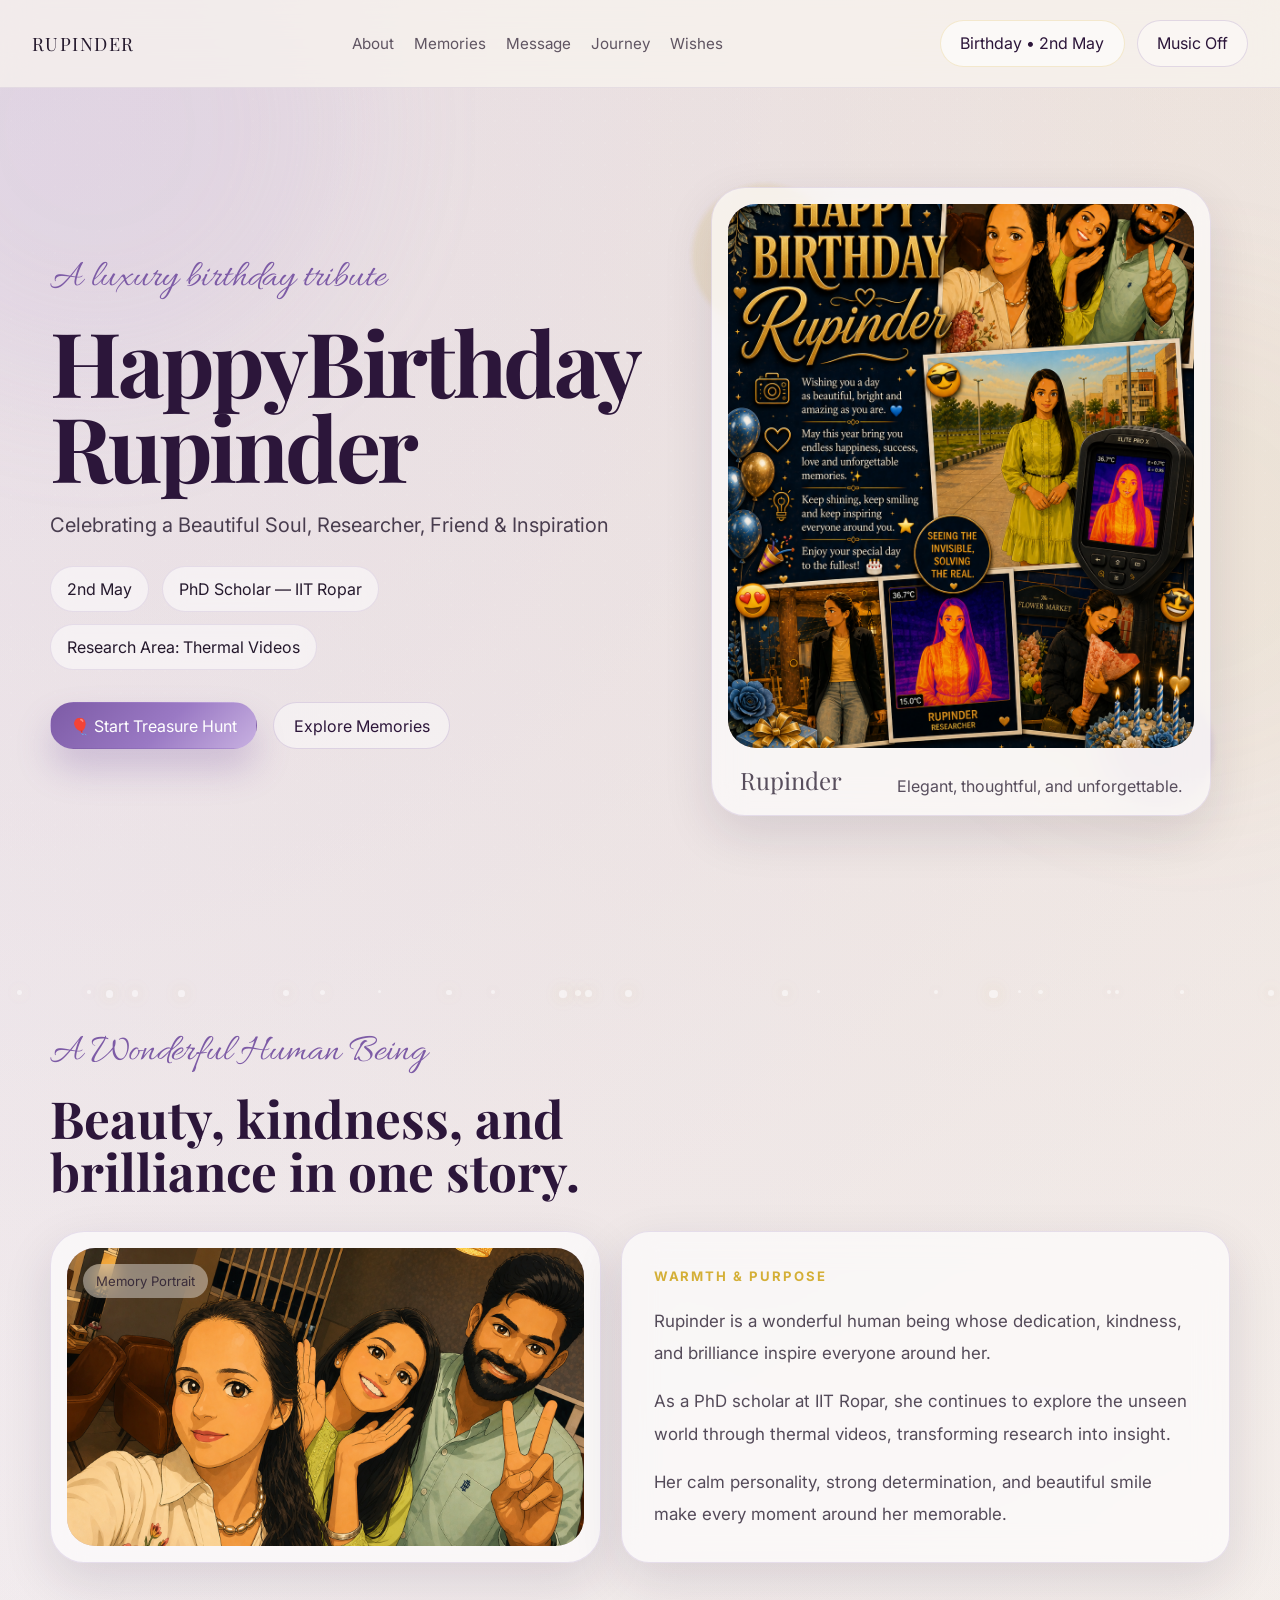
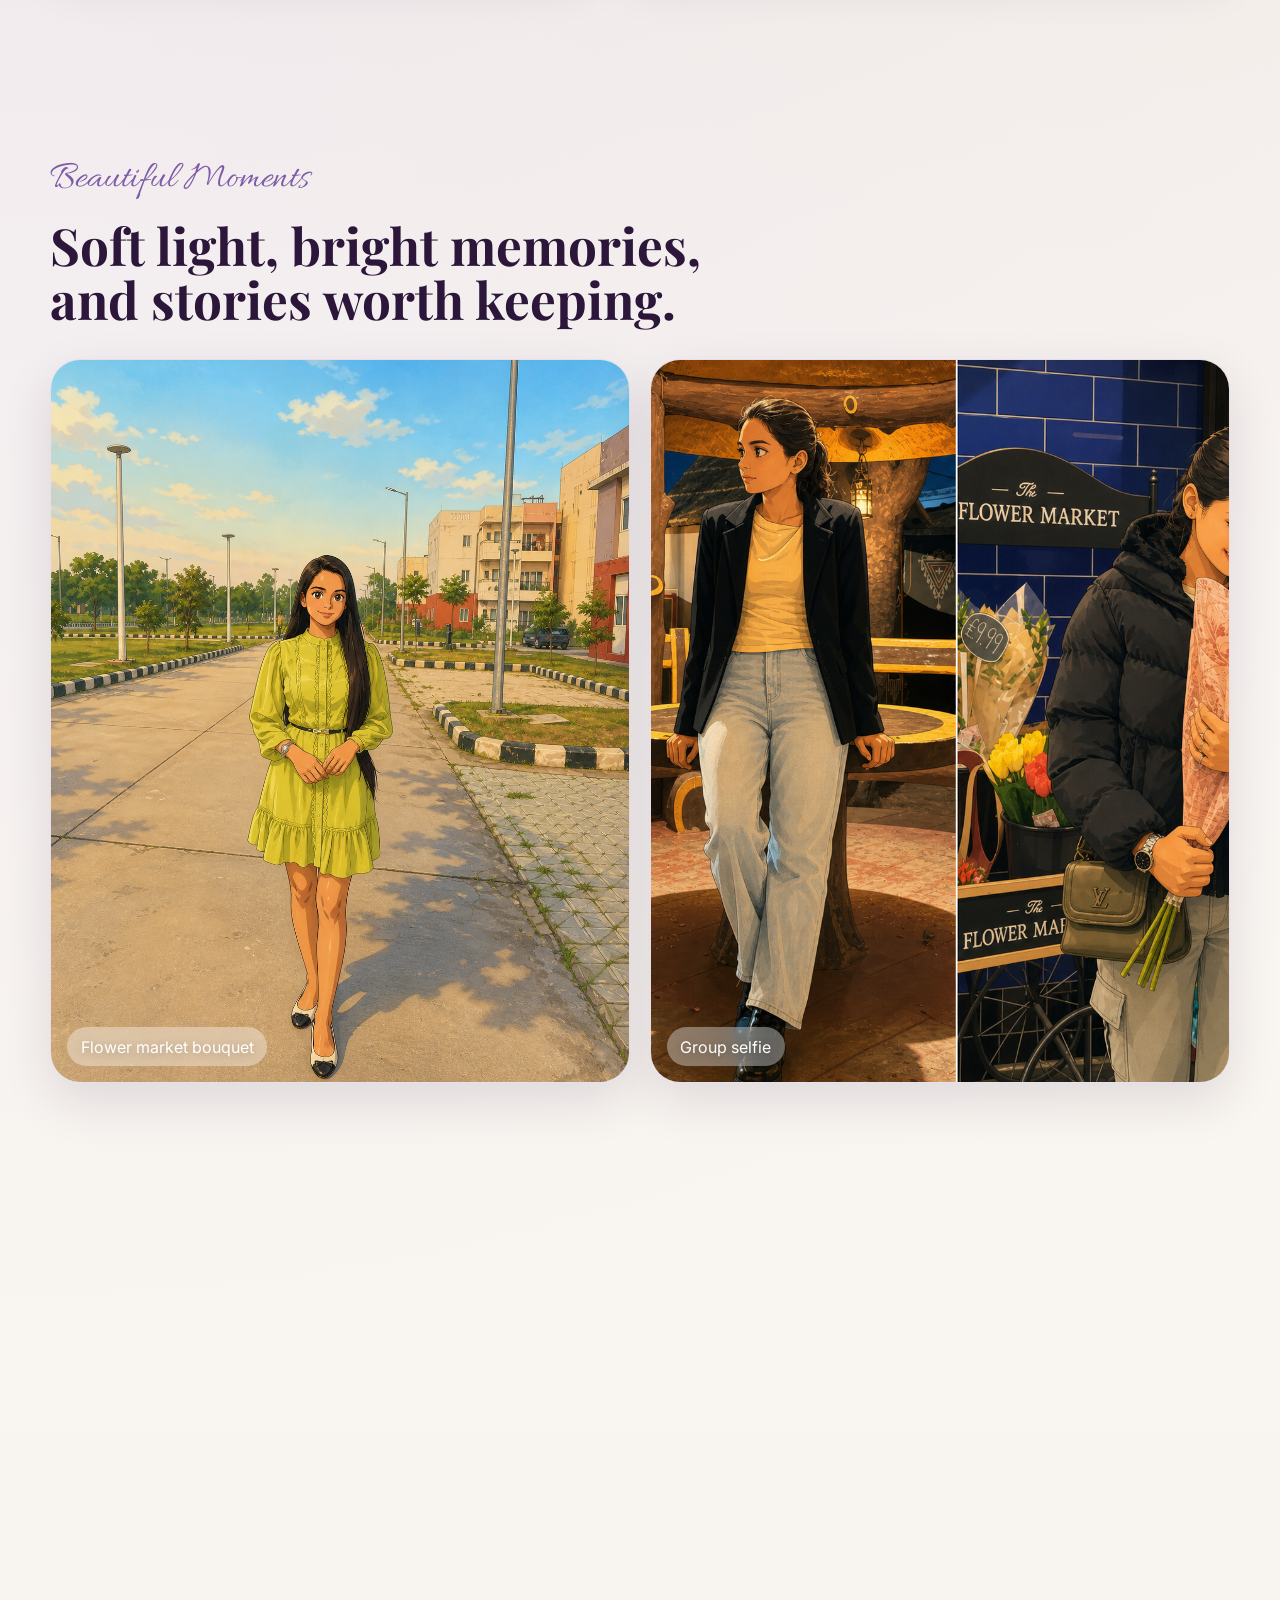
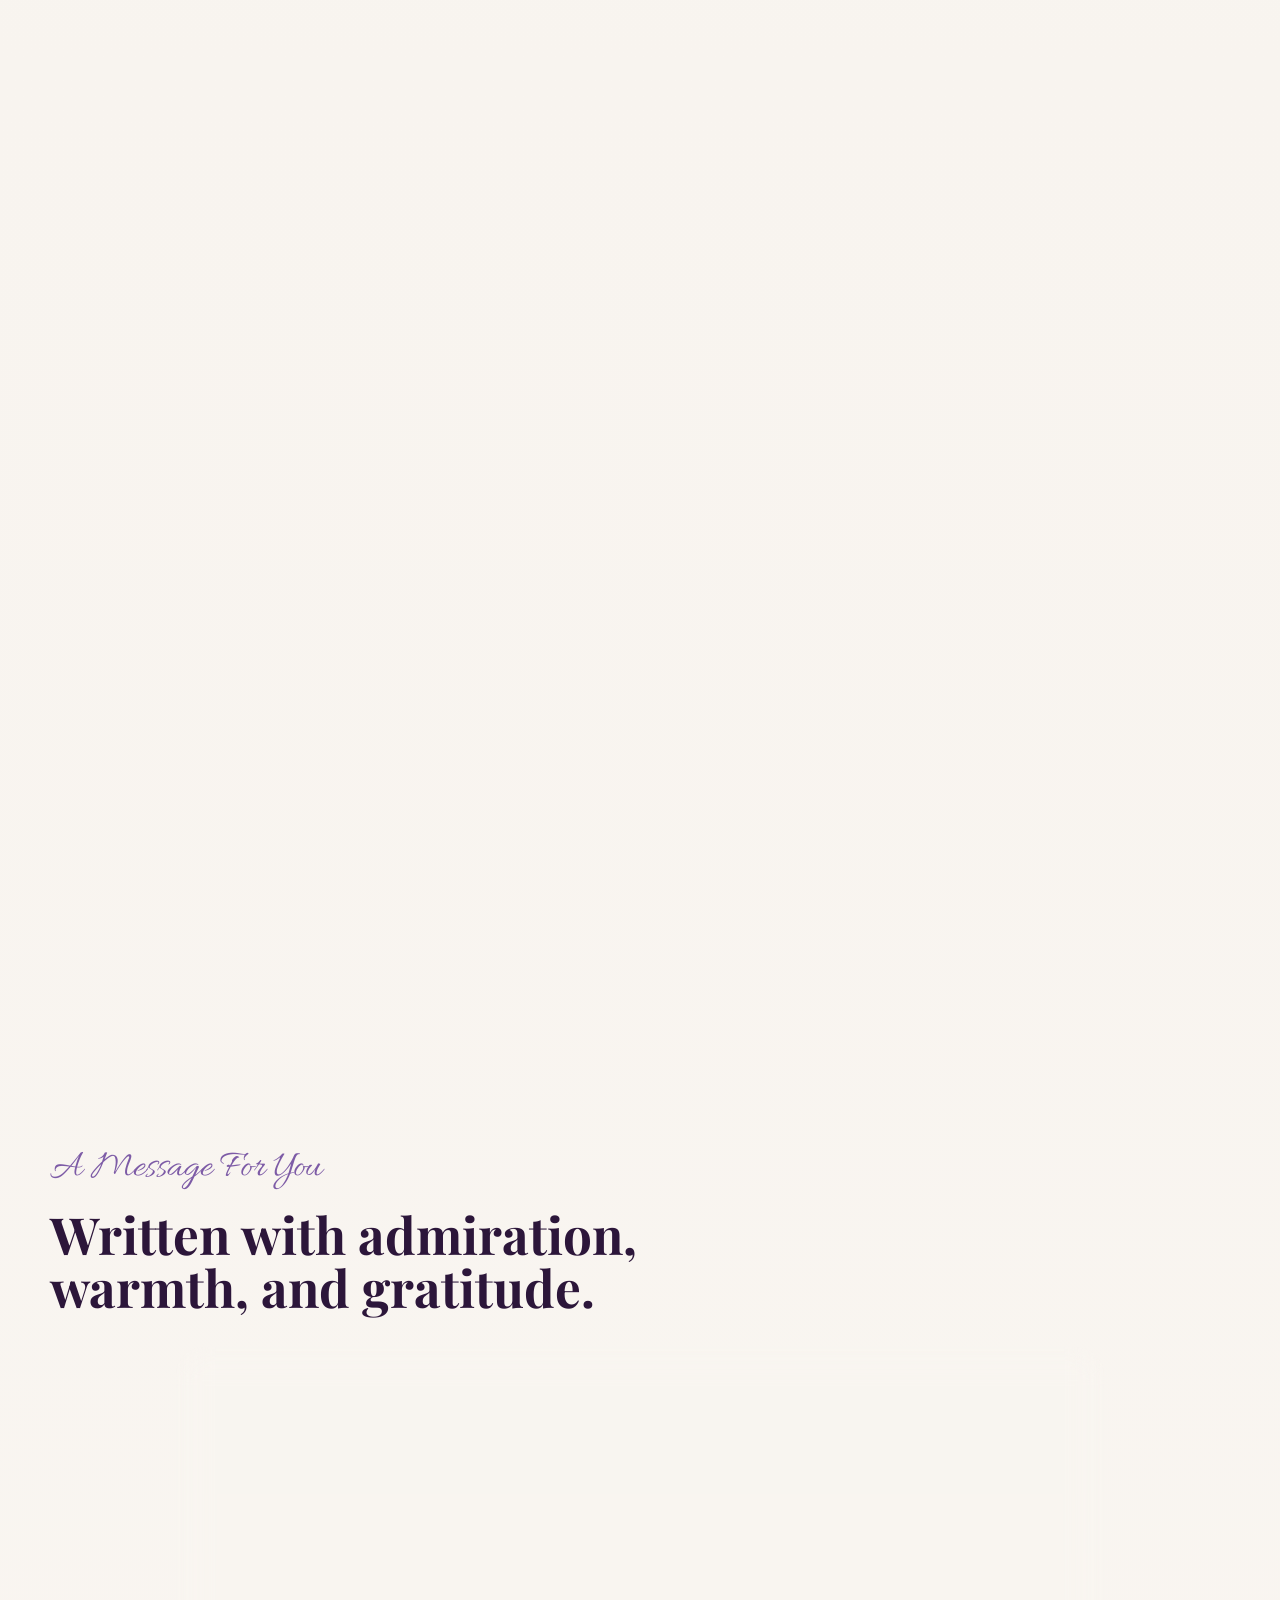
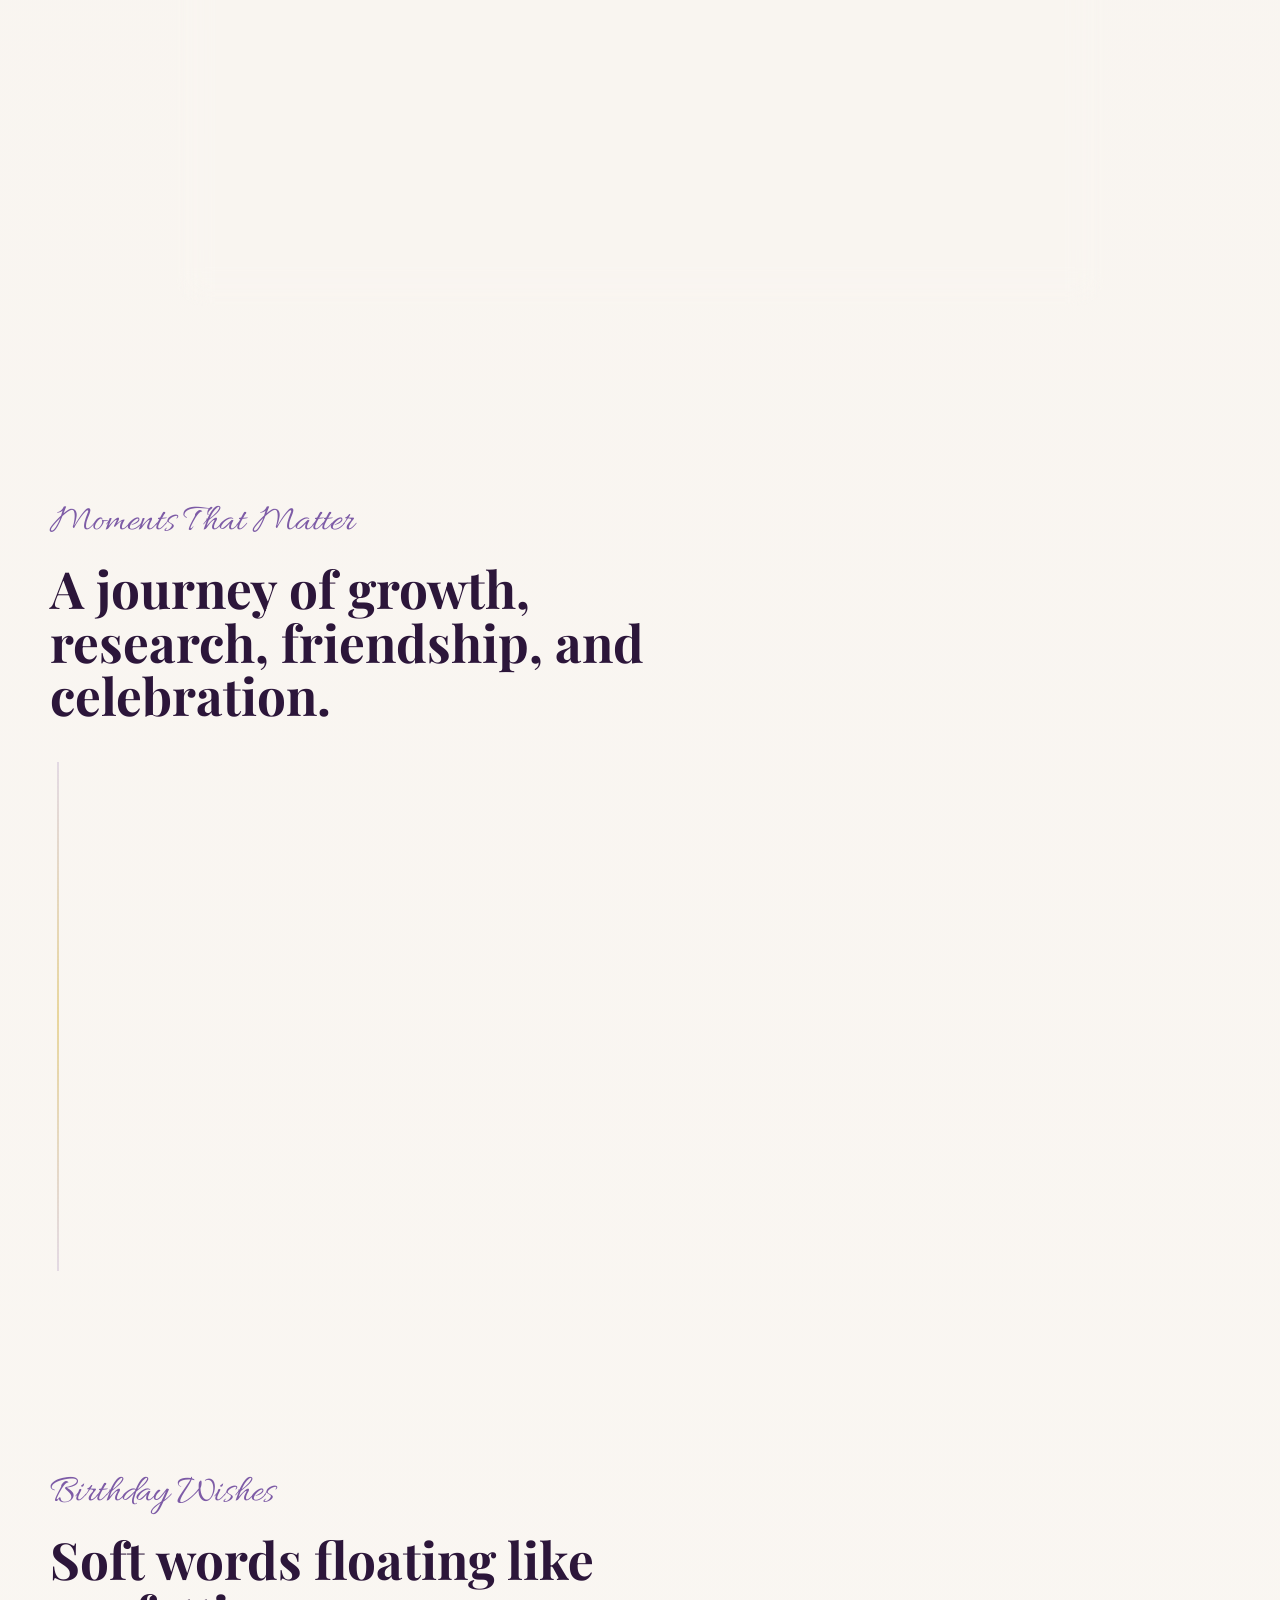
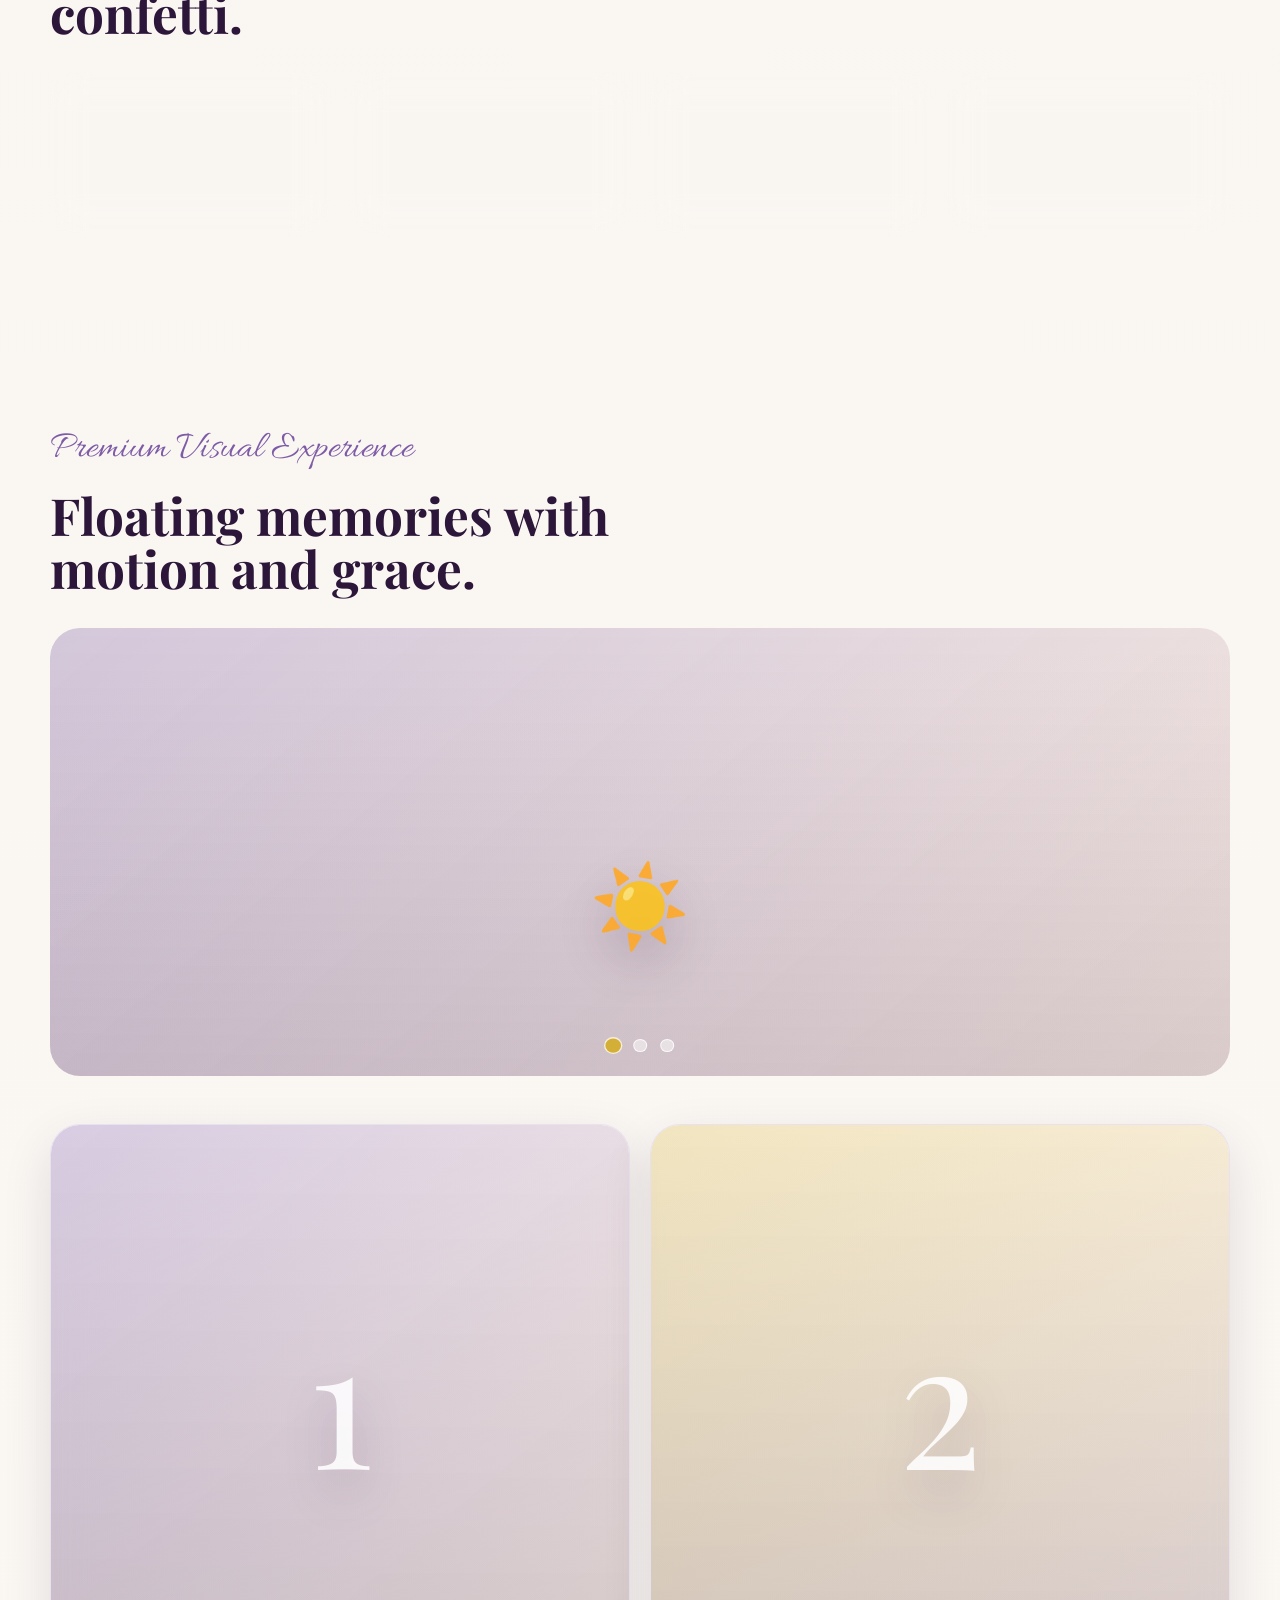
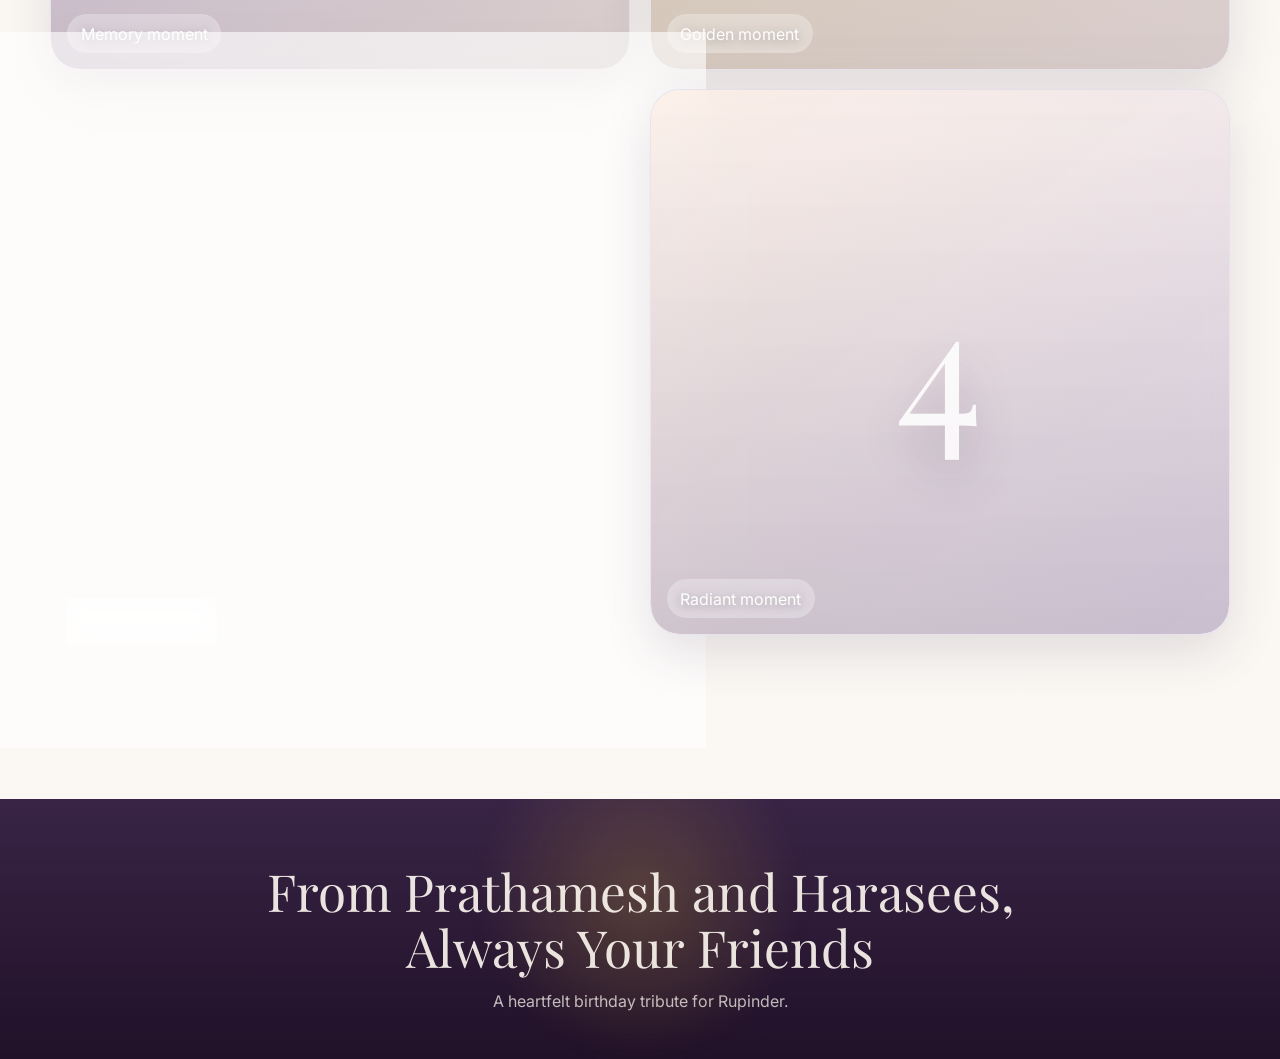
==== index.html @ e68c927d "dd" ====
<!DOCTYPE html>
<html lang="en">
<head>
  <meta charset="UTF-8" />
  <meta name="viewport" content="width=device-width, initial-scale=1.0" />
  <meta name="theme-color" content="#2C163A" />
  <meta name="description" content="A luxury birthday tribute website for Rupinder." />
  <title>Happy Birthday Rupinder</title>
  <link rel="preconnect" href="https://fonts.googleapis.com" />
  <link rel="preconnect" href="https://fonts.gstatic.com" crossorigin />
  <link href="https://fonts.googleapis.com/css2?family=Allura&family=Inter:wght@400;500;600;700;800&family=Playfair+Display:wght@600;700;800&display=swap" rel="stylesheet" />
  <link rel="stylesheet" href="styles.css" />
</head>
<body>
  <div class="background-glow background-glow--left"></div>
  <div class="background-glow background-glow--right"></div>
  <div class="floating-particles" aria-hidden="true"></div>

  <header class="topbar">
    <a class="brand" href="#home">Rupinder</a>
    <nav class="nav-links" aria-label="Primary">
      <a href="#about">About</a>
      <a href="#gallery">Memories</a>
      <a href="#message">Message</a>
      <a href="#timeline">Journey</a>
      <a href="#wishes">Wishes</a>
    </nav>
    <div class="topbar-meta">
      <span class="pill">Birthday • 2nd May</span>
      <button class="ghost-button" id="musicToggle" type="button">Music Off</button>
    </div>
  </header>

  <main>
    <section class="section hero" id="home">
      <div class="hero-copy reveal">
        <p class="eyebrow">A luxury birthday tribute</p>
        <h1>Happy Birthday Rupinder</h1>
        <p class="hero-subtitle">Celebrating a Beautiful Soul, Researcher, Friend & Inspiration</p>
        <div class="hero-details">
          <span>2nd May</span>
          <span>PhD Scholar — IIT Ropar</span>
          <span>Research Area: Thermal Videos</span>
        </div>
        <div class="hero-actions">
          <a class="primary-button" href="game.html">🎈 Start Treasure Hunt</a>
          <a class="secondary-button" href="#gallery">Explore Memories</a>
        </div>
      </div>

      <div class="hero-portrait reveal reveal--delay-1">
        <div class="portrait-frame">
          <div class="portrait-orb portrait-orb--one"></div>
          <div class="portrait-orb portrait-orb--two"></div>
          <div class="portrait-card">
            <div class="portrait-image portrait-image--hero" data-image="assets/photos/hero.png">
              <span class="portrait-placeholder">R</span>
            </div>
            <div class="portrait-caption">
              <p class="portrait-name">Rupinder</p>
              <p>Elegant, thoughtful, and unforgettable.</p>
            </div>
          </div>
        </div>
      </div>
    </section>

    <section class="section about" id="about">
      <div class="section-heading reveal">
        <p class="eyebrow">A Wonderful Human Being</p>
        <h2>Beauty, kindness, and brilliance in one story.</h2>
      </div>
      <div class="about-grid">
        <div class="photo-panel reveal reveal--delay-1">
          <div class="frame frame--tall">
            <div class="portrait-image portrait-image--about" data-image="assets/photos/about.png">
              <span class="photo-badge">Memory Portrait</span>
              <span class="portrait-placeholder">R</span>
            </div>
          </div>
        </div>
        <article class="story-card reveal reveal--delay-2">
          <span class="card-kicker">Warmth & purpose</span>
          <p>Rupinder is a wonderful human being whose dedication, kindness, and brilliance inspire everyone around her.</p>
          <p>As a PhD scholar at IIT Ropar, she continues to explore the unseen world through thermal videos, transforming research into insight.</p>
          <p>Her calm personality, strong determination, and beautiful smile make every moment around her memorable.</p>
        </article>
      </div>
    </section>

    <section class="section gallery" id="gallery">
      <div class="section-heading reveal">
        <p class="eyebrow">Beautiful Moments</p>
        <h2>Soft light, bright memories, and stories worth keeping.</h2>
      </div>
      <div class="masonry-grid">
        <button class="gallery-item reveal" data-full="assets/photos/flower-market.png" data-title="Flower Market Bouquet" data-caption="A gentle burst of color and celebration.">
          <img src="assets/photos/flower-market.png" alt="Flower market bouquet" loading="lazy" onerror="this.hidden=true; this.parentElement.classList.add('gallery-item--fallback')" />
          <span class="gallery-label">Flower market bouquet</span>
        </button>
        <button class="gallery-item reveal reveal--delay-1" data-full="assets/photos/group-selfie.png" data-title="Group Selfie" data-caption="Friendship captured in one bright frame.">
          <img src="assets/photos/group-selfie.png" alt="Group selfie" loading="lazy" onerror="this.hidden=true; this.parentElement.classList.add('gallery-item--fallback')" />
          <span class="gallery-label">Group selfie</span>
        </button>
        <button class="gallery-item reveal reveal--delay-2 tall" data-full="assets/photos/green-dress.png" data-title="Green Dress Portrait" data-caption="Graceful, luminous, and effortlessly elegant.">
          <img src="assets/photos/green-dress.png" alt="Green dress outdoor portrait" loading="lazy" onerror="this.hidden=true; this.parentElement.classList.add('gallery-item--fallback')" />
          <span class="gallery-label">Green dress portrait</span>
        </button>
        <button class="gallery-item reveal reveal--delay-1" data-full="assets/photos/black-blazer.png" data-title="Black Blazer Portrait" data-caption="Poised style with a confident calm.">
          <img src="assets/photos/black-blazer.png" alt="Black blazer portrait" loading="lazy" onerror="this.hidden=true; this.parentElement.classList.add('gallery-item--fallback')" />
          <span class="gallery-label">Black blazer portrait</span>
        </button>
      </div>
    </section>

    <section class="section research" id="research">
      <div class="section-heading reveal">
        <p class="eyebrow">Beauty with Intelligence</p>
        <h2>Academic focus wrapped in graceful confidence.</h2>
      </div>
      <div class="research-grid">
        <article class="research-card reveal">
          <div class="research-icon">01</div>
          <h3>PhD Scholar</h3>
          <p>IIT Ropar</p>
        </article>
        <article class="research-card reveal reveal--delay-1">
          <div class="research-icon">02</div>
          <h3>Research Focus</h3>
          <p>Thermal Videos</p>
        </article>
        <article class="research-card reveal reveal--delay-2">
          <div class="research-icon">03</div>
          <h3>Curious Mind</h3>
          <p>Always Exploring</p>
        </article>
        <article class="research-card reveal reveal--delay-3">
          <div class="research-icon">04</div>
          <h3>Elegant Personality</h3>
          <p>Kind & Inspiring</p>
        </article>
      </div>
    </section>

    <section class="section message" id="message">
      <div class="section-heading reveal">
        <p class="eyebrow">A Message For You</p>
        <h2>Written with admiration, warmth, and gratitude.</h2>
      </div>
      <article class="parchment-card reveal reveal--delay-1">
        <p>On your special day, we celebrate not only your birthday but also the incredible person you are.</p>
        <p>Your dedication, intelligence, kindness, and beautiful spirit make you truly special.</p>
        <p>The way you pursue your dreams and contribute through your research inspires everyone around you.</p>
        <p>May your life always be filled with happiness, success, peace, and unforgettable memories.</p>
        <p>Keep smiling, keep inspiring, and keep shining.</p>
      </article>
    </section>

    <section class="section timeline" id="timeline">
      <div class="section-heading reveal">
        <p class="eyebrow">Moments That Matter</p>
        <h2>A journey of growth, research, friendship, and celebration.</h2>
      </div>
      <div class="timeline-track">
        <article class="timeline-item reveal">
          <span class="timeline-dot"></span>
          <h3>IIT Ropar journey</h3>
          <p>Building expertise, discipline, and purpose through academic work.</p>
        </article>
        <article class="timeline-item reveal reveal--delay-1">
          <span class="timeline-dot"></span>
          <h3>Research milestones</h3>
          <p>Turning thermal video exploration into insight and discovery.</p>
        </article>
        <article class="timeline-item reveal reveal--delay-2">
          <span class="timeline-dot"></span>
          <h3>Beautiful memories</h3>
          <p>Moments that feel gentle, candid, and worth returning to.</p>
        </article>
        <article class="timeline-item reveal reveal--delay-3">
          <span class="timeline-dot"></span>
          <h3>Friendship moments</h3>
          <p>Shared laughter, comfort, and the kind of energy that stays.</p>
        </article>
        <article class="timeline-item reveal reveal--delay-4">
          <span class="timeline-dot"></span>
          <h3>Birthday celebration</h3>
          <p>Today is a reminder that your presence makes life brighter.</p>
        </article>
      </div>
    </section>

    <section class="section wishes" id="wishes">
      <div class="section-heading reveal">
        <p class="eyebrow">Birthday Wishes</p>
        <h2>Soft words floating like confetti.</h2>
      </div>
      <div class="wish-cloud">
        <article class="wish-card reveal">Stay happy always.</article>
        <article class="wish-card reveal reveal--delay-1">Keep inspiring everyone.</article>
        <article class="wish-card reveal reveal--delay-2">Your smile lights up every room.</article>
        <article class="wish-card reveal reveal--delay-3">Keep chasing your dreams.</article>
      </div>
    </section>

    <!-- 🎬 PREMIUM ANIMATIONS SECTION -->
    <section class="section animated-gallery" id="animated-gallery">
      <div class="section-heading reveal">
        <p class="eyebrow">Premium Visual Experience</p>
        <h2>Floating memories with motion and grace.</h2>
      </div>

      <!-- Image Carousel -->
      <div class="carousel-container reveal reveal--delay-1">
        <div class="carousel-track" id="carouselTrack">
          <div class="carousel-slide-item">
            <div class="portrait-image" style="background: linear-gradient(140deg, rgba(125, 91, 166, 0.3), rgba(248, 217, 196, 0.35));">
              <span class="portrait-placeholder" style="font-size: 5rem;">☀️</span>
            </div>
          </div>
          <div class="carousel-slide-item">
            <div class="portrait-image" style="background: linear-gradient(140deg, rgba(248, 217, 196, 0.3), rgba(212, 175, 55, 0.3));">
              <span class="portrait-placeholder" style="font-size: 5rem;">✨</span>
            </div>
          </div>
          <div class="carousel-slide-item">
            <div class="portrait-image" style="background: linear-gradient(140deg, rgba(189, 167, 212, 0.4), rgba(248, 244, 239, 0.3));">
              <span class="portrait-placeholder" style="font-size: 5rem;">💝</span>
            </div>
          </div>
        </div>
        <div class="carousel-controls" id="carouselControls">
          <button class="carousel-dot active" data-index="0" aria-label="Slide 1"></button>
          <button class="carousel-dot" data-index="1" aria-label="Slide 2"></button>
          <button class="carousel-dot" data-index="2" aria-label="Slide 3"></button>
        </div>
      </div>

      <!-- Floating Gallery Grid -->
      <div class="masonry-grid" style="margin-top: 3rem;">
        <button class="gallery-item gallery-grid-item float-gallery reveal" data-full="assets/photos/memory-1.png" data-title="Serene Moment">
          <div class="portrait-image" style="background: linear-gradient(140deg, rgba(125, 91, 166, 0.3), rgba(248, 217, 196, 0.35));">
            <span class="portrait-placeholder">1</span>
          </div>
          <span class="gallery-label">Memory moment</span>
        </button>
        <button class="gallery-item gallery-grid-item float-gallery reveal reveal--delay-1" data-full="assets/photos/memory-2.png" data-title="Golden Hour">
          <div class="portrait-image" style="background: linear-gradient(140deg, rgba(212, 175, 55, 0.3), rgba(248, 217, 196, 0.3));">
            <span class="portrait-placeholder">2</span>
          </div>
          <span class="gallery-label">Golden moment</span>
        </button>
        <button class="gallery-item gallery-grid-item float-gallery reveal reveal--delay-2 tall" data-full="assets/photos/memory-3.png" data-title="Elegant Portrait">
          <div class="portrait-image" style="background: linear-gradient(140deg, rgba(189, 167, 212, 0.4), rgba(248, 244, 239, 0.3));">
            <span class="portrait-placeholder">3</span>
          </div>
          <span class="gallery-label">Elegant moment</span>
        </button>
        <button class="gallery-item gallery-grid-item float-gallery reveal reveal--delay-1" data-full="assets/photos/memory-4.png" data-title="Radiant Smile">
          <div class="portrait-image" style="background: linear-gradient(140deg, rgba(248, 217, 196, 0.34), rgba(189, 167, 212, 0.3));">
            <span class="portrait-placeholder">4</span>
          </div>
          <span class="gallery-label">Radiant moment</span>
        </button>
      </div>
    </section>
  </main>

  <footer class="site-footer">
    <div class="footer-glow"></div>
    <div class="footer-content reveal">
      <p class="footer-signature">From Prathamesh and Harasees, <br />Always Your Friends</p>
      <p class="footer-subtext">A heartfelt birthday tribute for Rupinder.</p>
    </div>
  </footer>

  <div class="lightbox" id="lightbox" aria-hidden="true">
    <div class="lightbox-backdrop" data-close></div>
    <div class="lightbox-panel" role="dialog" aria-modal="true" aria-labelledby="lightboxTitle">
      <button class="lightbox-close" type="button" data-close aria-label="Close image">×</button>
      <div class="lightbox-media">
        <img id="lightboxImage" alt="" />
        <div class="lightbox-fallback" id="lightboxFallback">R</div>
      </div>
      <div class="lightbox-copy">
        <h3 id="lightboxTitle"></h3>
        <p id="lightboxCaption"></p>
      </div>
    </div>
  </div>

  <script src="script.js"></script>
</body>
</html>
---- styles.css ----
:root {
  --cream: #f8f4ef;
  --purple: #7d5ba6;
  --lavender: #bda7d4;
  --gold: #d4af37;
  --beige: #f4e6d8;
  --deep: #2c163a;
  --rose: #c89b7b;
  --peach: #f8d9c4;
  --gray: #ececec;
  --ink: #25192d;
  --shadow: 0 24px 80px rgba(44, 22, 58, 0.16);
  --soft-shadow: 0 18px 50px rgba(44, 22, 58, 0.12);
}

* {
  box-sizing: border-box;
}

html {
  scroll-behavior: smooth;
}

body {
  margin: 0;
  min-height: 100vh;
  color: var(--ink);
  background:
    radial-gradient(circle at top left, rgba(189, 167, 212, 0.34), transparent 32%),
    radial-gradient(circle at top right, rgba(212, 175, 55, 0.14), transparent 24%),
    linear-gradient(180deg, #fffdfa 0%, var(--cream) 36%, #fbf8f4 100%);
  font-family: 'Inter', sans-serif;
  overflow-x: hidden;
}

body::before {
  content: '';
  position: fixed;
  inset: 0;
  background-image: radial-gradient(rgba(255, 255, 255, 0.44) 1px, transparent 1px);
  background-size: 22px 22px;
  opacity: 0.25;
  pointer-events: none;
  mix-blend-mode: soft-light;
}

a {
  color: inherit;
  text-decoration: none;
}

button {
  font: inherit;
}

img {
  display: block;
  max-width: 100%;
}

.background-glow {
  position: fixed;
  width: 32rem;
  height: 32rem;
  border-radius: 50%;
  filter: blur(70px);
  opacity: 0.34;
  pointer-events: none;
  z-index: 0;
  animation: drift 14s ease-in-out infinite alternate;
}

.background-glow--left {
  top: -8rem;
  left: -10rem;
  background: rgba(189, 167, 212, 0.45);
}

.background-glow--right {
  top: 18rem;
  right: -10rem;
  background: rgba(212, 175, 55, 0.14);
  animation-delay: -7s;
}

.floating-particles {
  position: fixed;
  inset: 0;
  pointer-events: none;
  z-index: 0;
}

.particle {
  position: absolute;
  width: var(--size);
  height: var(--size);
  border-radius: 50%;
  background: rgba(255, 255, 255, 0.75);
  box-shadow: 0 0 18px rgba(212, 175, 55, 0.4);
  opacity: 0.65;
  animation: floatUp var(--duration) linear infinite;
  left: var(--left);
  top: 110%;
}

.topbar,
main,
footer {
  position: relative;
  z-index: 1;
}

.topbar {
  display: flex;
  align-items: center;
  justify-content: space-between;
  gap: 1rem;
  padding: 1.25rem 2rem;
  position: sticky;
  top: 0;
  backdrop-filter: blur(16px);
  background: rgba(248, 244, 239, 0.72);
  border-bottom: 1px solid rgba(125, 91, 166, 0.12);
}

.brand {
  font-family: 'Playfair Display', serif;
  font-size: 1.15rem;
  letter-spacing: 0.08em;
  text-transform: uppercase;
}

.nav-links {
  display: flex;
  gap: 1.25rem;
  flex-wrap: wrap;
  justify-content: center;
  font-size: 0.95rem;
  color: rgba(37, 25, 45, 0.72);
}

.nav-links a:hover,
.brand:hover {
  color: var(--purple);
}

.topbar-meta {
  display: flex;
  align-items: center;
  gap: 0.75rem;
}

.pill,
.ghost-button,
.primary-button,
.secondary-button {
  border-radius: 999px;
  padding: 0.78rem 1.2rem;
  border: 1px solid transparent;
  transition: transform 0.3s ease, box-shadow 0.3s ease, background 0.3s ease, border-color 0.3s ease;
}

.pill {
  background: rgba(255, 255, 255, 0.62);
  border-color: rgba(212, 175, 55, 0.22);
  color: var(--deep);
}

.ghost-button,
.secondary-button {
  background: rgba(255, 255, 255, 0.45);
  border-color: rgba(125, 91, 166, 0.2);
  color: var(--deep);
}

.primary-button {
  background: linear-gradient(135deg, var(--purple), #9a79c4 55%, #c8b1e1);
  color: #fff;
  box-shadow: 0 20px 35px rgba(125, 91, 166, 0.28);
}

.ghost-button:hover,
.secondary-button:hover,
.primary-button:hover {
  transform: translateY(-2px);
  box-shadow: 0 22px 40px rgba(44, 22, 58, 0.16);
}

.section,
.hero {
  width: min(1180px, calc(100% - 2rem));
  margin: 0 auto;
  padding: 6rem 0;
}

.hero {
  min-height: calc(100vh - 4.5rem);
  display: grid;
  grid-template-columns: 1.05fr 0.95fr;
  align-items: center;
  gap: 3rem;
  padding-top: 5rem;
}

.eyebrow {
  margin: 0 0 1rem;
  font-family: 'Allura', cursive;
  font-size: clamp(1.8rem, 3vw, 2.7rem);
  color: var(--purple);
}

h1,
h2,
h3,
.portrait-name,
.footer-signature {
  font-family: 'Playfair Display', serif;
}

h1 {
  margin: 0;
  font-size: clamp(3.5rem, 7vw, 6.8rem);
  line-height: 0.95;
  color: var(--deep);
  letter-spacing: -0.04em;
}

h2 {
  margin: 0;
  font-size: clamp(2.1rem, 4vw, 4rem);
  color: var(--deep);
  line-height: 1.05;
}

h3 {
  margin: 0;
  font-size: 1.3rem;
}

.hero-subtitle {
  margin: 1.2rem 0 0;
  max-width: 36rem;
  font-size: clamp(1.05rem, 1.7vw, 1.25rem);
  color: rgba(37, 25, 45, 0.82);
  line-height: 1.7;
}

.hero-details {
  display: flex;
  flex-wrap: wrap;
  gap: 0.8rem;
  margin-top: 1.5rem;
}

.hero-details span {
  padding: 0.75rem 1rem;
  border-radius: 999px;
  background: rgba(255, 255, 255, 0.5);
  border: 1px solid rgba(125, 91, 166, 0.14);
  backdrop-filter: blur(10px);
}

.hero-actions {
  display: flex;
  flex-wrap: wrap;
  gap: 1rem;
  margin-top: 2rem;
}

.hero-portrait {
  display: flex;
  justify-content: center;
}

.portrait-frame {
  position: relative;
  width: min(100%, 540px);
  padding: 1.2rem;
}

.portrait-orb {
  position: absolute;
  border-radius: 50%;
  filter: blur(2px);
  opacity: 0.8;
  animation: bob 8s ease-in-out infinite;
}

.portrait-orb--one {
  width: 9rem;
  height: 9rem;
  top: 1rem;
  left: 0;
  background: rgba(212, 175, 55, 0.18);
}

.portrait-orb--two {
  width: 7rem;
  height: 7rem;
  right: 1rem;
  bottom: 2rem;
  background: rgba(189, 167, 212, 0.32);
  animation-delay: -2.5s;
}

.portrait-card,
.frame,
.story-card,
.research-card,
.parchment-card,
.timeline-item,
.wish-card,
.gallery-item,
.lightbox-panel {
  border: 1px solid rgba(125, 91, 166, 0.16);
  background: rgba(255, 255, 255, 0.62);
  box-shadow: var(--soft-shadow);
  backdrop-filter: blur(16px);
}

.portrait-card {
  border-radius: 34px;
  padding: 1rem;
}

.portrait-image {
  position: relative;
  min-height: 34rem;
  border-radius: 28px;
  overflow: hidden;
  background:
    linear-gradient(160deg, rgba(255, 255, 255, 0.18), rgba(255, 255, 255, 0.02)),
    linear-gradient(140deg, rgba(125, 91, 166, 0.35), rgba(248, 217, 196, 0.5));
  display: grid;
  place-items: center;
  isolation: isolate;
}

.portrait-image > img {
  position: absolute;
  inset: 0;
  width: 100%;
  height: 100%;
  object-fit: cover;
  z-index: 0;
}

.portrait-image::before {
  content: '';
  position: absolute;
  inset: 0;
  background: linear-gradient(180deg, rgba(255, 255, 255, 0) 0%, rgba(44, 22, 58, 0.18) 100%);
  z-index: 0;
}

.portrait-image::after {
  content: attr(data-label);
  position: absolute;
  inset: auto 1rem 1rem;
  z-index: 1;
  color: rgba(255, 255, 255, 0.92);
  font-weight: 600;
  letter-spacing: 0.04em;
  text-transform: uppercase;
  font-size: 0.8rem;
}

.portrait-image--hero {
  background-image:
    linear-gradient(140deg, rgba(125, 91, 166, 0.28), rgba(248, 217, 196, 0.3)),
    radial-gradient(circle at 30% 30%, rgba(255, 255, 255, 0.34), transparent 36%),
    linear-gradient(180deg, #d6c2ea, #f1d8c4);
}

.portrait-image--about {
  min-height: 36rem;
  background-image:
    linear-gradient(140deg, rgba(208, 180, 232, 0.44), rgba(248, 244, 239, 0.1)),
    radial-gradient(circle at 30% 20%, rgba(255, 255, 255, 0.4), transparent 32%),
    linear-gradient(180deg, #e9d8f8, #f8e5d4);
}

.portrait-placeholder {
  position: relative;
  z-index: 1;
  font-family: 'Playfair Display', serif;
  font-size: clamp(7rem, 18vw, 11rem);
  color: rgba(255, 255, 255, 0.88);
  text-shadow: 0 20px 50px rgba(44, 22, 58, 0.2);
}

.portrait-caption {
  display: flex;
  justify-content: space-between;
  align-items: end;
  gap: 1rem;
  padding: 1rem 0.75rem 0.2rem;
}

.portrait-caption p {
  margin: 0;
  color: rgba(37, 25, 45, 0.76);
}

.portrait-name {
  font-size: 1.5rem;
  color: var(--deep);
}

.section-heading {
  max-width: 44rem;
  margin-bottom: 2rem;
}

.about-grid,
.research-grid,
.masonry-grid,
.wish-cloud {
  display: grid;
  gap: 1.2rem;
}

.about-grid {
  grid-template-columns: 0.95fr 1.05fr;
  align-items: stretch;
}

.frame {
  border-radius: 34px;
  padding: 1rem;
}

.frame--tall {
  height: 100%;
}

.photo-panel,
.story-card {
  min-height: 100%;
}

.photo-panel .portrait-image {
  min-height: 100%;
  height: 100%;
}

.photo-badge {
  position: absolute;
  top: 1rem;
  left: 1rem;
  z-index: 1;
  padding: 0.55rem 0.8rem;
  border-radius: 999px;
  background: rgba(255, 255, 255, 0.4);
  color: rgba(37, 25, 45, 0.82);
  backdrop-filter: blur(10px);
  font-size: 0.82rem;
}

.story-card,
.parchment-card,
.research-card,
.timeline-item,
.wish-card {
  border-radius: 28px;
}

.story-card {
  padding: 2rem;
  display: grid;
  align-content: center;
  gap: 1rem;
  font-size: 1.06rem;
  line-height: 1.9;
}

.card-kicker {
  font-size: 0.82rem;
  letter-spacing: 0.15em;
  text-transform: uppercase;
  color: var(--gold);
  font-weight: 700;
}

.story-card p,
.research-card p,
.timeline-item p,
.parchment-card p,
.footer-subtext {
  margin: 0;
  color: rgba(37, 25, 45, 0.78);
}

.masonry-grid {
  grid-template-columns: repeat(12, 1fr);
}

.gallery-item {
  grid-column: span 6;
  min-height: 19rem;
  padding: 0;
  border-radius: 30px;
  overflow: hidden;
  position: relative;
  cursor: pointer;
  text-align: left;
  transition: transform 0.35s ease, box-shadow 0.35s ease;
}

.gallery-item:hover {
  transform: translateY(-6px) scale(1.01);
  box-shadow: 0 30px 75px rgba(44, 22, 58, 0.18);
}

.gallery-item.tall {
  grid-row: span 2;
}

.gallery-item img,
.gallery-item--fallback {
  width: 100%;
  height: 100%;
  object-fit: cover;
}

.gallery-item img {
  min-height: 19rem;
}

.gallery-item--fallback {
  position: absolute;
  inset: 0;
  background:
    radial-gradient(circle at 25% 25%, rgba(255, 255, 255, 0.38), transparent 28%),
    linear-gradient(140deg, rgba(125, 91, 166, 0.34), rgba(248, 217, 196, 0.46)),
    linear-gradient(180deg, #ebdfec, #f3e6da);
}

.gallery-item--fallback::after {
  content: 'No photo added yet';
  position: absolute;
  inset: auto 1.2rem 1.2rem;
  color: rgba(255, 255, 255, 0.92);
  font-weight: 600;
  letter-spacing: 0.05em;
  text-transform: uppercase;
  font-size: 0.82rem;
}

.gallery-label {
  position: absolute;
  left: 1rem;
  bottom: 1rem;
  z-index: 1;
  padding: 0.6rem 0.85rem;
  border-radius: 999px;
  background: rgba(255, 255, 255, 0.36);
  backdrop-filter: blur(10px);
  color: white;
  text-shadow: 0 2px 10px rgba(0, 0, 0, 0.25);
}

.research-grid {
  grid-template-columns: repeat(4, minmax(0, 1fr));
}

.research-card {
  padding: 1.5rem;
  min-height: 11.5rem;
  display: grid;
  align-content: space-between;
  background: linear-gradient(180deg, rgba(255, 255, 255, 0.74), rgba(255, 255, 255, 0.54));
}

.research-icon {
  width: 3rem;
  height: 3rem;
  border-radius: 50%;
  display: grid;
  place-items: center;
  background: rgba(212, 175, 55, 0.12);
  color: var(--purple);
  font-weight: 800;
}

.parchment-card {
  max-width: 58rem;
  margin: 0 auto;
  padding: 2.2rem;
  background:
    radial-gradient(circle at top left, rgba(255, 255, 255, 0.82), transparent 30%),
    linear-gradient(180deg, rgba(248, 217, 196, 0.42), rgba(255, 255, 255, 0.76));
  font-family: 'Allura', cursive;
  font-size: clamp(1.5rem, 2.6vw, 2rem);
  line-height: 1.9;
}

.timeline-track {
  position: relative;
  display: grid;
  gap: 1rem;
  padding-left: 1.5rem;
}

.timeline-track::before {
  content: '';
  position: absolute;
  left: 0.45rem;
  top: 0.4rem;
  bottom: 0.4rem;
  width: 2px;
  background: linear-gradient(180deg, rgba(125, 91, 166, 0.18), rgba(212, 175, 55, 0.45), rgba(125, 91, 166, 0.18));
}

.timeline-item {
  position: relative;
  padding: 1.3rem 1.3rem 1.3rem 2.6rem;
}

.timeline-dot {
  position: absolute;
  left: -0.05rem;
  top: 1.8rem;
  width: 1rem;
  height: 1rem;
  border-radius: 50%;
  background: var(--gold);
  box-shadow: 0 0 0 0.35rem rgba(212, 175, 55, 0.12);
}

.wish-cloud {
  grid-template-columns: repeat(4, minmax(0, 1fr));
}

.wish-card {
  min-height: 10rem;
  padding: 1.5rem;
  display: grid;
  place-items: center;
  text-align: center;
  font-family: 'Playfair Display', serif;
  font-size: 1.15rem;
  color: var(--deep);
  animation: wobble 9s ease-in-out infinite;
}

.wish-card:nth-child(2n) {
  animation-delay: -3s;
}

.wish-card:nth-child(3n) {
  animation-delay: -5s;
}

.site-footer {
  margin-top: 3rem;
  padding: 4rem 1rem 3rem;
  background: linear-gradient(180deg, rgba(44, 22, 58, 0.94), #211128);
  color: rgba(255, 249, 242, 0.9);
  overflow: hidden;
}

.footer-glow {
  position: absolute;
  inset: -5rem auto auto 50%;
  width: 22rem;
  height: 22rem;
  transform: translateX(-50%);
  background: radial-gradient(circle, rgba(212, 175, 55, 0.24), transparent 65%);
  filter: blur(12px);
}

.footer-content {
  position: relative;
  width: min(1180px, calc(100% - 2rem));
  margin: 0 auto;
  text-align: center;
}

.footer-signature {
  margin: 0;
  font-size: clamp(2rem, 4vw, 3.6rem);
  line-height: 1.1;
}

.footer-subtext {
  margin-top: 1rem;
  color: rgba(255, 249, 242, 0.72);
}

.lightbox {
  position: fixed;
  inset: 0;
  display: none;
  align-items: center;
  justify-content: center;
  padding: 1.2rem;
  z-index: 50;
}

.lightbox.is-open {
  display: flex;
}

.lightbox-backdrop {
  position: absolute;
  inset: 0;
  background: rgba(19, 10, 26, 0.66);
  backdrop-filter: blur(8px);
}

.lightbox-panel {
  position: relative;
  width: min(920px, 100%);
  border-radius: 30px;
  padding: 1rem;
  z-index: 1;
  animation: popIn 0.3s ease;
}

.lightbox-close {
  position: absolute;
  top: 0.8rem;
  right: 0.9rem;
  width: 2.4rem;
  height: 2.4rem;
  border: 0;
  border-radius: 50%;
  background: rgba(255, 255, 255, 0.8);
  color: var(--deep);
  cursor: pointer;
  z-index: 2;
}

.lightbox-media {
  position: relative;
  min-height: min(62vh, 34rem);
  border-radius: 24px;
  overflow: hidden;
  background: linear-gradient(140deg, rgba(125, 91, 166, 0.3), rgba(248, 217, 196, 0.35));
}

.lightbox-media img,
.lightbox-fallback {
  width: 100%;
  height: 100%;
  object-fit: cover;
}

.lightbox-fallback {
  display: grid;
  place-items: center;
  font-family: 'Playfair Display', serif;
  font-size: clamp(5rem, 18vw, 9rem);
  color: rgba(255, 255, 255, 0.88);
}

.lightbox-copy {
  padding: 1rem 0.5rem 0.25rem;
}

.lightbox-copy h3 {
  margin-bottom: 0.45rem;
}

.lightbox-copy p {
  margin: 0;
  color: rgba(37, 25, 45, 0.8);
}

.reveal {
  opacity: 0;
  transform: translateY(28px);
  transition: opacity 0.8s ease, transform 0.8s ease;
}

.reveal.is-visible {
  opacity: 1;
  transform: translateY(0);
}

.reveal--delay-1 { transition-delay: 0.12s; }
.reveal--delay-2 { transition-delay: 0.24s; }
.reveal--delay-3 { transition-delay: 0.36s; }
.reveal--delay-4 { transition-delay: 0.48s; }

@keyframes drift {
  from { transform: translate3d(0, 0, 0) scale(1); }
  to { transform: translate3d(0, 24px, 0) scale(1.08); }
}

@keyframes bob {
  0%, 100% { transform: translateY(0); }
  50% { transform: translateY(-10px); }
}

@keyframes floatUp {
  0% { transform: translateY(0) translateX(0); opacity: 0; }
  10% { opacity: 0.8; }
  100% { transform: translateY(-120vh) translateX(var(--drift)); opacity: 0; }
}

@keyframes wobble {
  0%, 100% { transform: translateY(0) rotate(0deg); }
  50% { transform: translateY(-8px) rotate(1.2deg); }
}

@keyframes popIn {
  from { transform: scale(0.96); opacity: 0; }
  to { transform: scale(1); opacity: 1; }
}

/* ===== PREMIUM MOTION ANIMATIONS ===== */

/* 1. PARALLAX SCROLL ANIMATION */
.parallax-image {
  position: relative;
  overflow: hidden;
}

.parallax-image img {
  will-change: transform;
}

/* 2. BLUR-IN ANIMATION */
@keyframes blurIn {
  0% {
    filter: blur(12px);
    opacity: 0;
  }
  100% {
    filter: blur(0);
    opacity: 1;
  }
}

.blur-in {
  animation: blurIn 1.2s ease-out forwards;
}

/* 3. SMOOTH MORPH ANIMATION */
@keyframes morphShapes {
  0% {
    border-radius: 60% 40% 30% 70% / 60% 30% 70% 40%;
    transform: scale(0.95) rotate(0deg);
  }
  50% {
    border-radius: 30% 60% 70% 40% / 50% 60% 30% 60%;
    transform: scale(1.05) rotate(180deg);
  }
  100% {
    border-radius: 40% 60% 30% 70% / 40% 60% 70% 30%;
    transform: scale(0.95) rotate(360deg);
  }
}

.morph-shape {
  animation: morphShapes 8s ease-in-out infinite;
}

/* 4. FLOATING GALLERY HOVER */
@keyframes floatRotate {
  0%, 100% {
    transform: translateY(0) rotate(0deg);
  }
  50% {
    transform: translateY(-12px) rotate(2deg);
  }
}

.float-gallery {
  animation: floatRotate 6s ease-in-out infinite;
  transition: all 0.4s cubic-bezier(0.34, 1.56, 0.64, 1);
}

.float-gallery:hover {
  transform: scale(1.08) perspective(1000px) rotateY(5deg) rotateX(-5deg) !important;
  filter: brightness(1.15);
  box-shadow: 0 40px 100px rgba(212, 175, 55, 0.35);
}

/* 5. CONFETTI BURST */
@keyframes confetti-fall {
  0% {
    transform: translateY(-100%) rotate(0deg);
    opacity: 1;
  }
  100% {
    transform: translateY(100vh) rotate(720deg);
    opacity: 0;
  }
}

@keyframes confetti-burst {
  0% {
    transform: scale(0);
    opacity: 1;
  }
  10% {
    opacity: 1;
  }
  90% {
    opacity: 1;
  }
  100% {
    opacity: 0;
  }
}

.confetti {
  position: fixed;
  width: 10px;
  height: 10px;
  pointer-events: none;
  z-index: 100;
  animation: confetti-fall linear forwards;
  clip-path: polygon(0 0, 100% 0, 100% 100%, 0 100%);
}

/* 6. TEXT LETTER-BY-LETTER ANIMATION */
@keyframes letterAppear {
  0% {
    opacity: 0;
    transform: translateY(20px);
  }
  100% {
    opacity: 1;
    transform: translateY(0);
  }
}

.letter-animate {
  display: inline-block;
  animation: letterAppear 0.6s ease-out forwards;
}

/* 7. GLOW PULSE ANIMATION */
@keyframes glowPulse {
  0%, 100% {
    box-shadow: 0 0 20px rgba(212, 175, 55, 0.4),
                0 0 40px rgba(212, 175, 55, 0.2);
    filter: brightness(1);
  }
  50% {
    box-shadow: 0 0 40px rgba(212, 175, 55, 0.7),
                0 0 80px rgba(212, 175, 55, 0.4);
    filter: brightness(1.2);
  }
}

.gold-pulse {
  animation: glowPulse 3s ease-in-out infinite;
}

.gold-accent {
  color: var(--gold);
}

/* 8. TIMELINE ANIMATED PATH */
@keyframes drawLine {
  0% {
    background-size: 1px 0%;
  }
  100% {
    background-size: 1px 100%;
  }
}

.timeline-track--animated::before {
  background-image: linear-gradient(180deg, 
    rgba(125, 91, 166, 0.18) 0%,
    rgba(212, 175, 55, 0.45) 50%,
    rgba(125, 91, 166, 0.18) 100%);
  animation: drawLine 2s ease-in-out forwards;
}

.timeline-dot::after {
  content: '';
  position: absolute;
  inset: 0;
  border-radius: 50%;
  background: var(--gold);
  animation: glowPulse 2.5s ease-in-out infinite;
}

/* 9. CAROUSEL SLIDE ANIMATION */
@keyframes slideInLeft {
  0% {
    transform: translateX(100%);
    opacity: 0;
  }
  100% {
    transform: translateX(0);
    opacity: 1;
  }
}

@keyframes slideOutLeft {
  0% {
    transform: translateX(0);
    opacity: 1;
  }
  100% {
    transform: translateX(-100%);
    opacity: 0;
  }
}

.carousel-slide {
  animation: slideInLeft 0.8s cubic-bezier(0.34, 1.56, 0.64, 1) forwards;
}

.carousel-slide.exit {
  animation: slideOutLeft 0.8s ease-in-out forwards;
}

.carousel-container {
  position: relative;
  width: 100%;
  height: 28rem;
  overflow: hidden;
  border-radius: 30px;
}

.carousel-track {
  display: flex;
  height: 100%;
}

.carousel-slide-item {
  flex: 0 0 100%;
  position: relative;
}

.carousel-controls {
  position: absolute;
  bottom: 1.5rem;
  left: 50%;
  transform: translateX(-50%);
  display: flex;
  gap: 0.8rem;
  z-index: 10;
}

.carousel-dot {
  width: 0.8rem;
  height: 0.8rem;
  border-radius: 50%;
  background: rgba(255, 255, 255, 0.5);
  border: 1px solid rgba(255, 255, 255, 0.8);
  cursor: pointer;
  transition: all 0.3s ease;
}

.carousel-dot.active {
  background: var(--gold);
  transform: scale(1.3);
}

/* 10. STAGGERED IMAGE GRID REVEAL */
@keyframes scaleIn {
  0% {
    transform: scale(0.9);
    opacity: 0;
  }
  100% {
    transform: scale(1);
    opacity: 1;
  }
}

.gallery-grid-item {
  animation: scaleIn 0.6s cubic-bezier(0.34, 1.56, 0.64, 1) backwards;
}

.gallery-grid-item:nth-child(1) { animation-delay: 0s; }
.gallery-grid-item:nth-child(2) { animation-delay: 0.1s; }
.gallery-grid-item:nth-child(3) { animation-delay: 0.2s; }
.gallery-grid-item:nth-child(4) { animation-delay: 0.3s; }
.gallery-grid-item:nth-child(5) { animation-delay: 0.4s; }
.gallery-grid-item:nth-child(6) { animation-delay: 0.5s; }
.gallery-grid-item:nth-child(7) { animation-delay: 0.6s; }
.gallery-grid-item:nth-child(8) { animation-delay: 0.7s; }

@media (max-width: 1080px) {
  .topbar {
    padding-inline: 1rem;
    flex-wrap: wrap;
  }

  .hero,
  .about-grid,
  .research-grid,
  .wish-cloud {
    grid-template-columns: 1fr 1fr;
  }

  .hero {
    min-height: auto;
    padding-top: 4rem;
  }

  .research-grid,
  .wish-cloud {
    grid-template-columns: repeat(2, minmax(0, 1fr));
  }
}

@media (max-width: 760px) {
  .section,
  .hero {
    width: min(100%, calc(100% - 1rem));
    padding: 4.5rem 0;
  }

  .topbar {
    position: static;
    justify-content: center;
  }

  .nav-links,
  .topbar-meta {
    justify-content: center;
  }

  .hero,
  .about-grid,
  .research-grid,
  .masonry-grid,
  .wish-cloud {
    grid-template-columns: 1fr;
  }

  .hero {
    padding-top: 2rem;
  }

  .portrait-image,
  .portrait-image--about,
  .gallery-item {
    min-height: 22rem;
  }

  .gallery-item {
    grid-column: span 1;
  }

  .gallery-item.tall {
    grid-row: span 1;
  }

  .hero-actions,
  .hero-details {
    gap: 0.75rem;
  }

  .story-card,
  .parchment-card {
    padding: 1.4rem;
  }
}

@media (prefers-reduced-motion: reduce) {
  html {
    scroll-behavior: auto;
  }

  *, *::before, *::after {
    animation-duration: 0.01ms !important;
    animation-iteration-count: 1 !important;
    transition-duration: 0.01ms !important;
  }
}
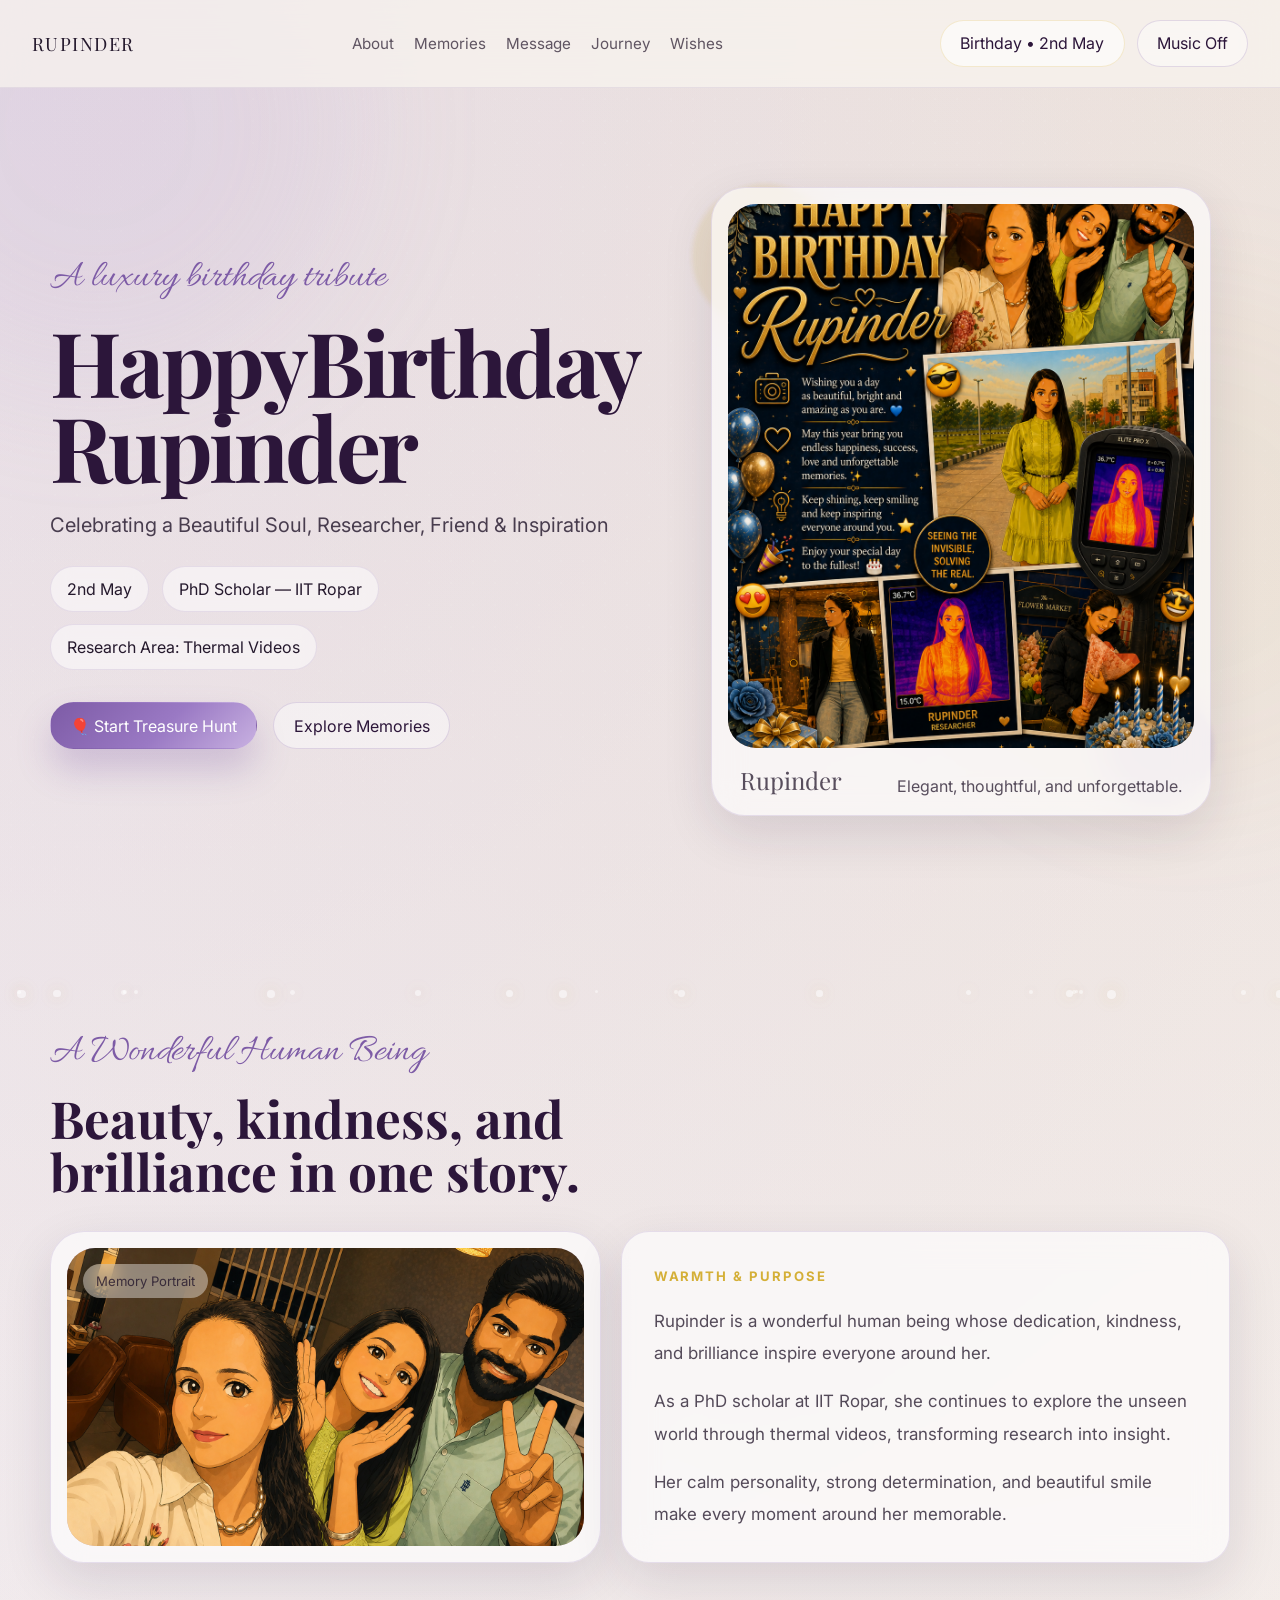
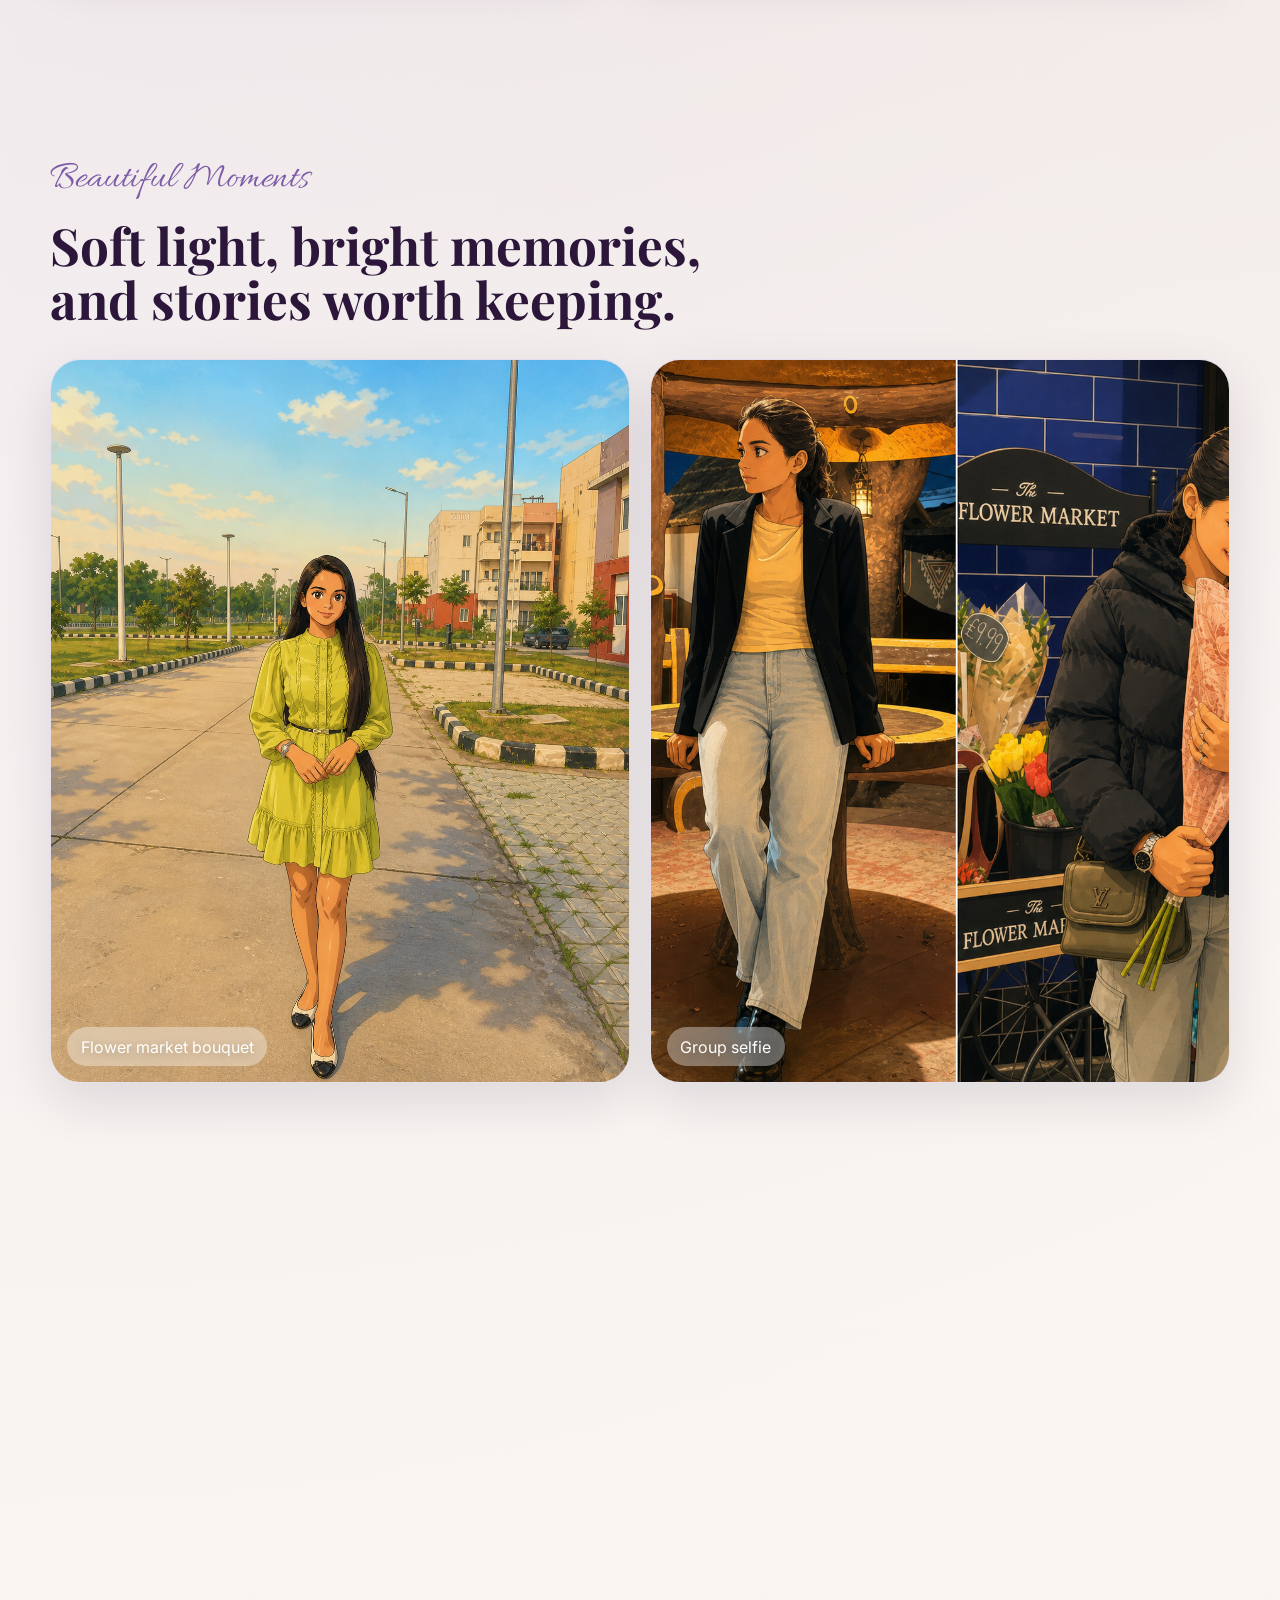
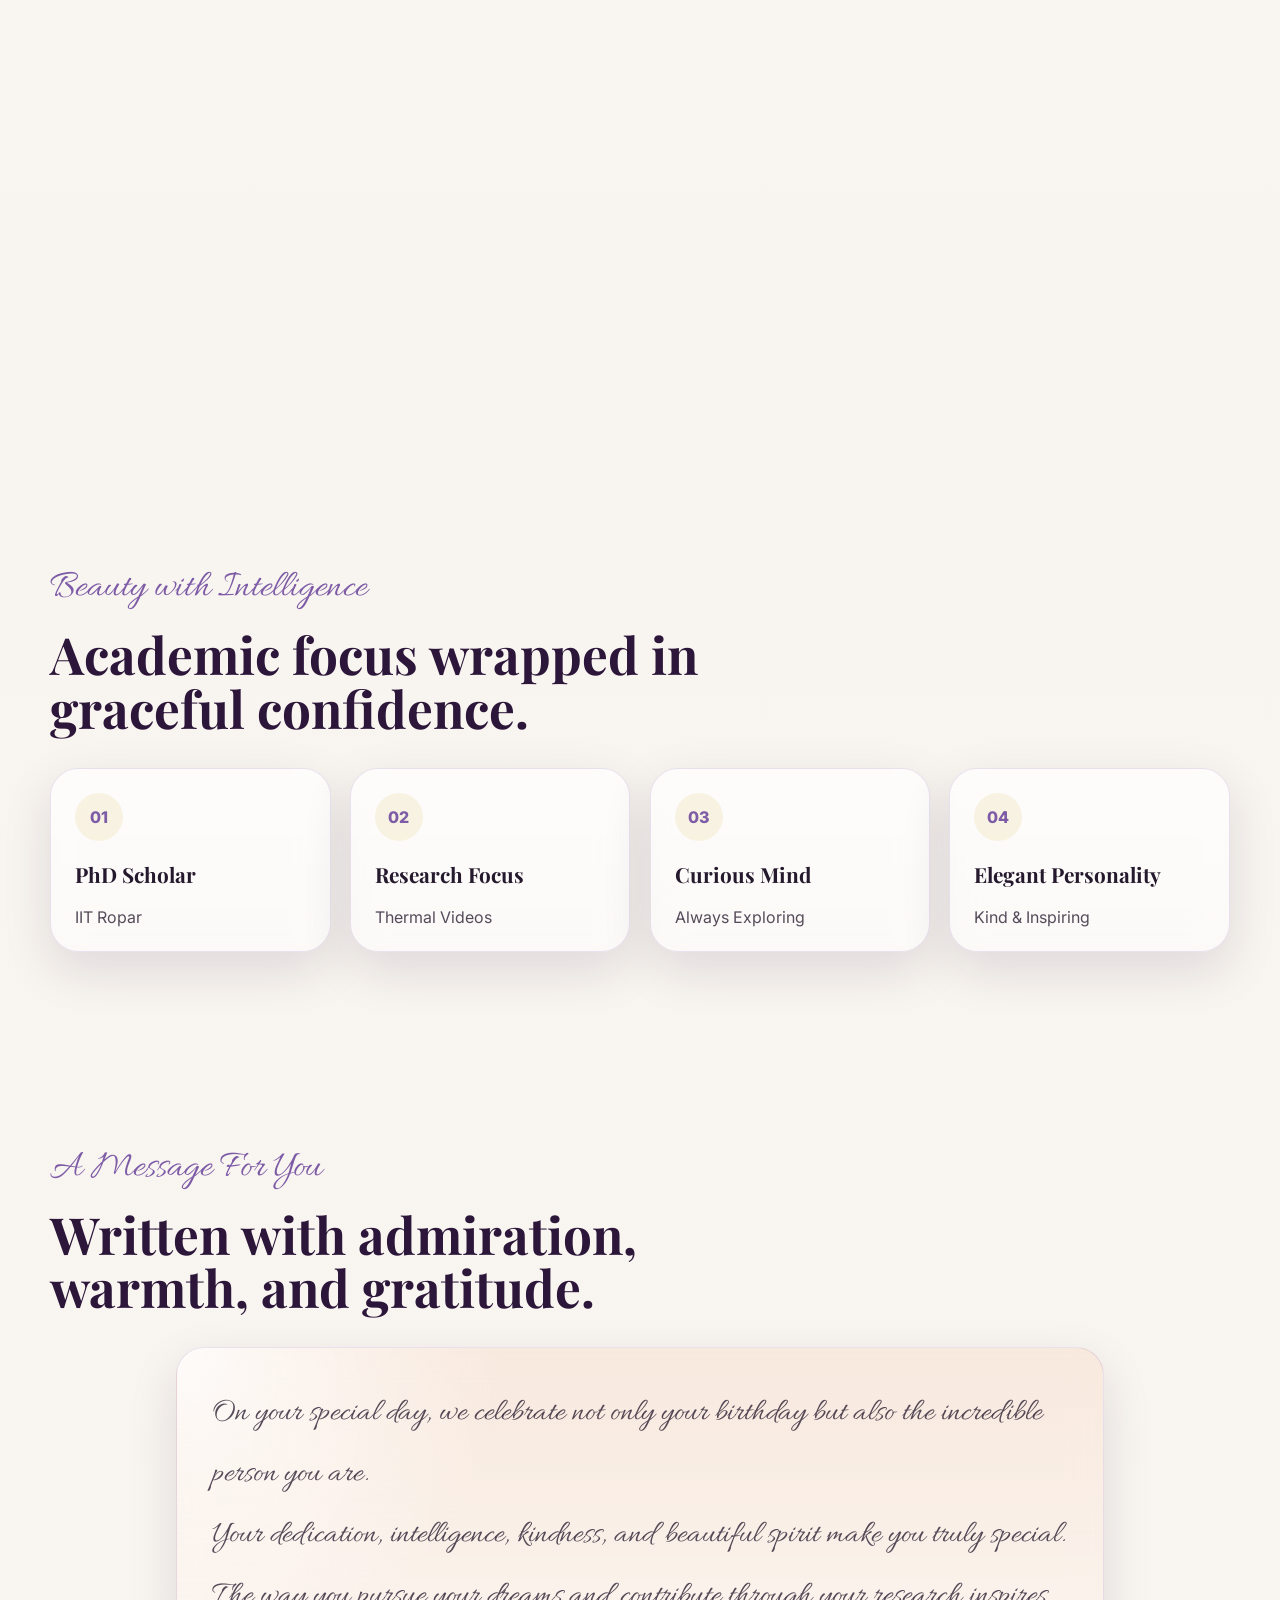
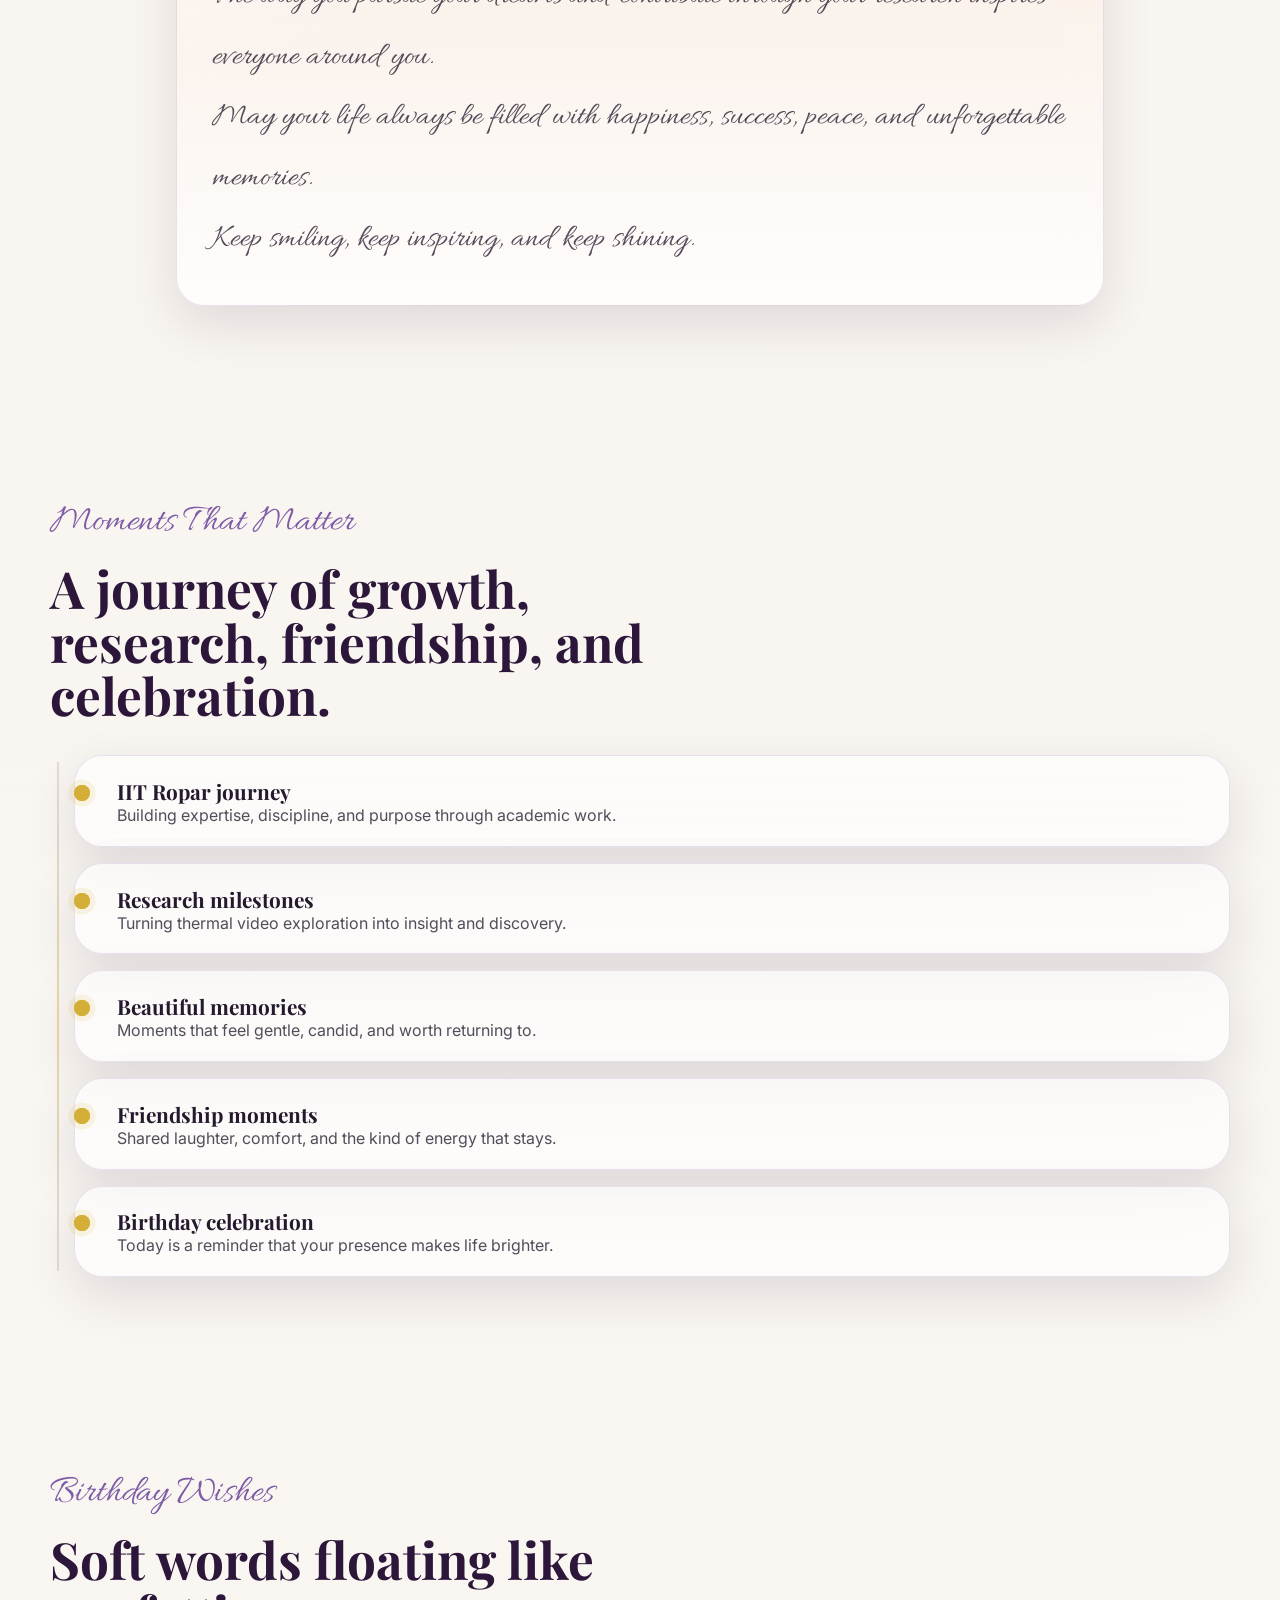
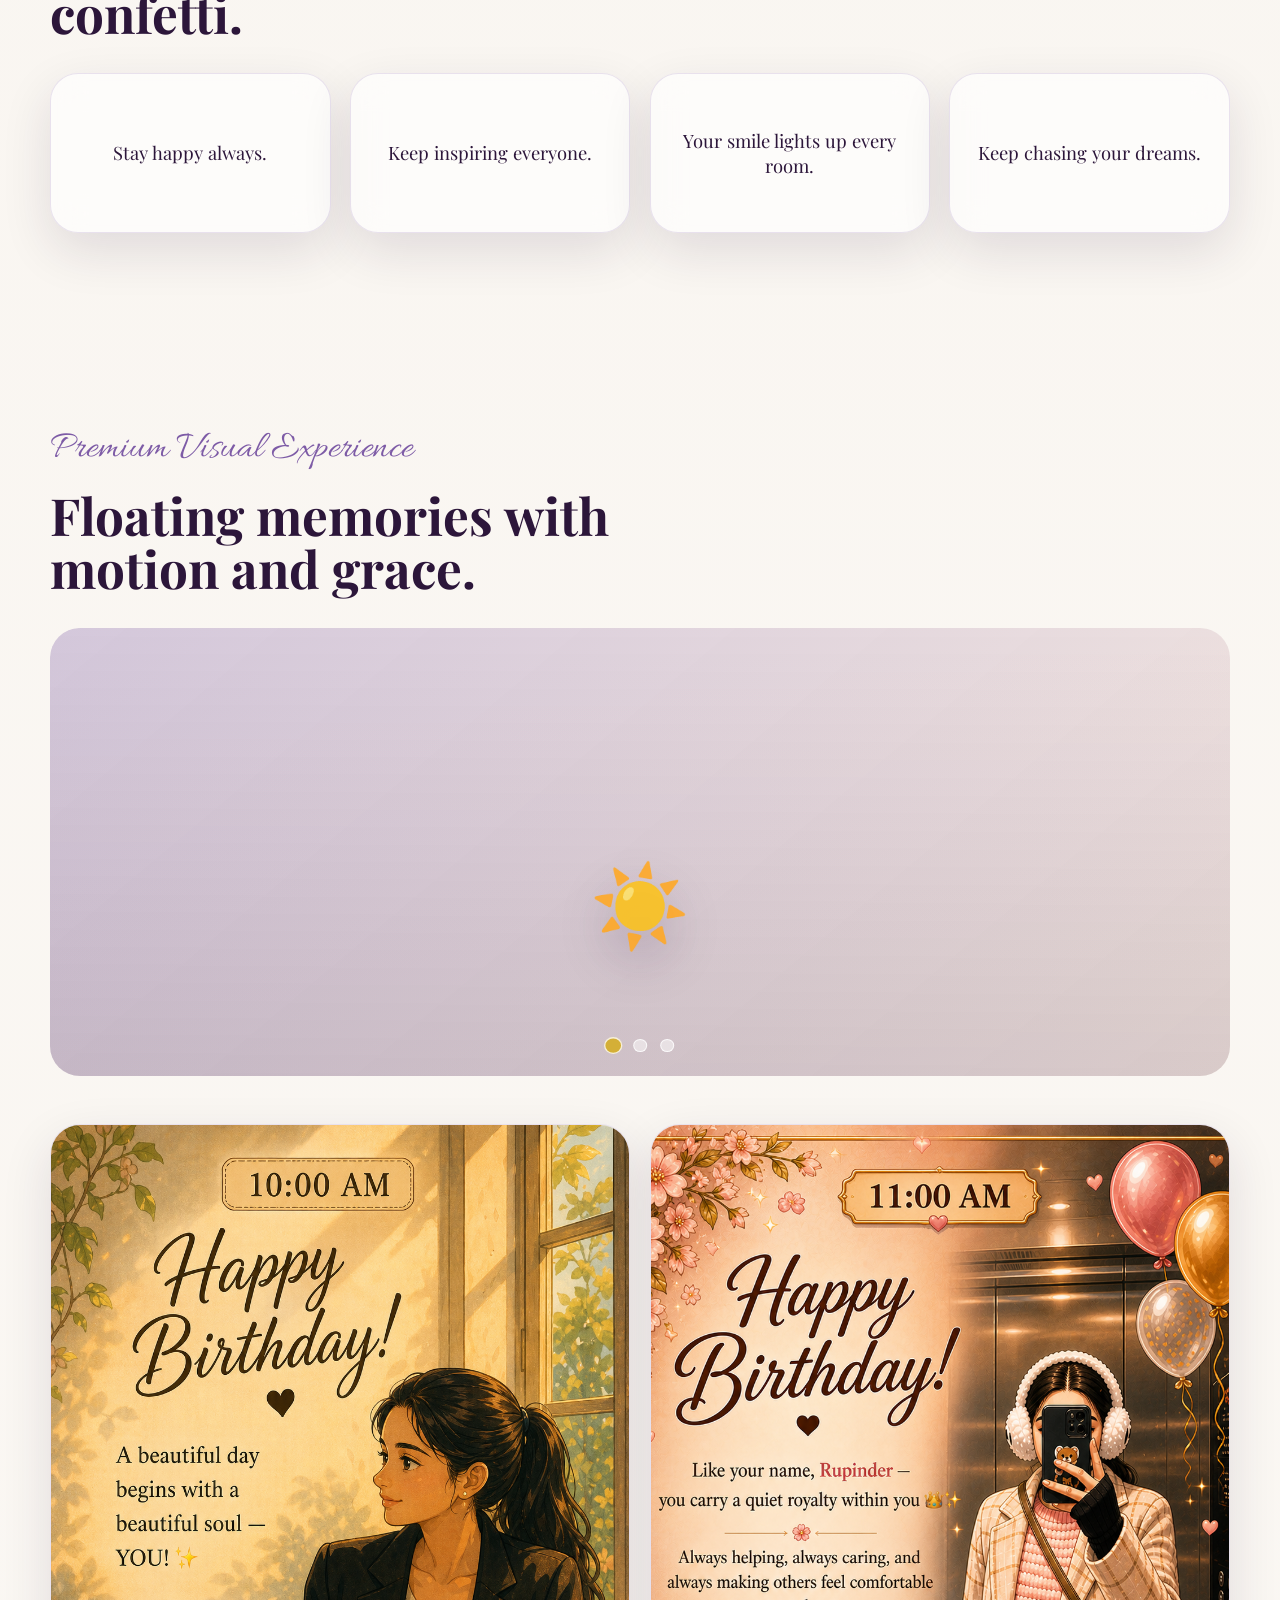
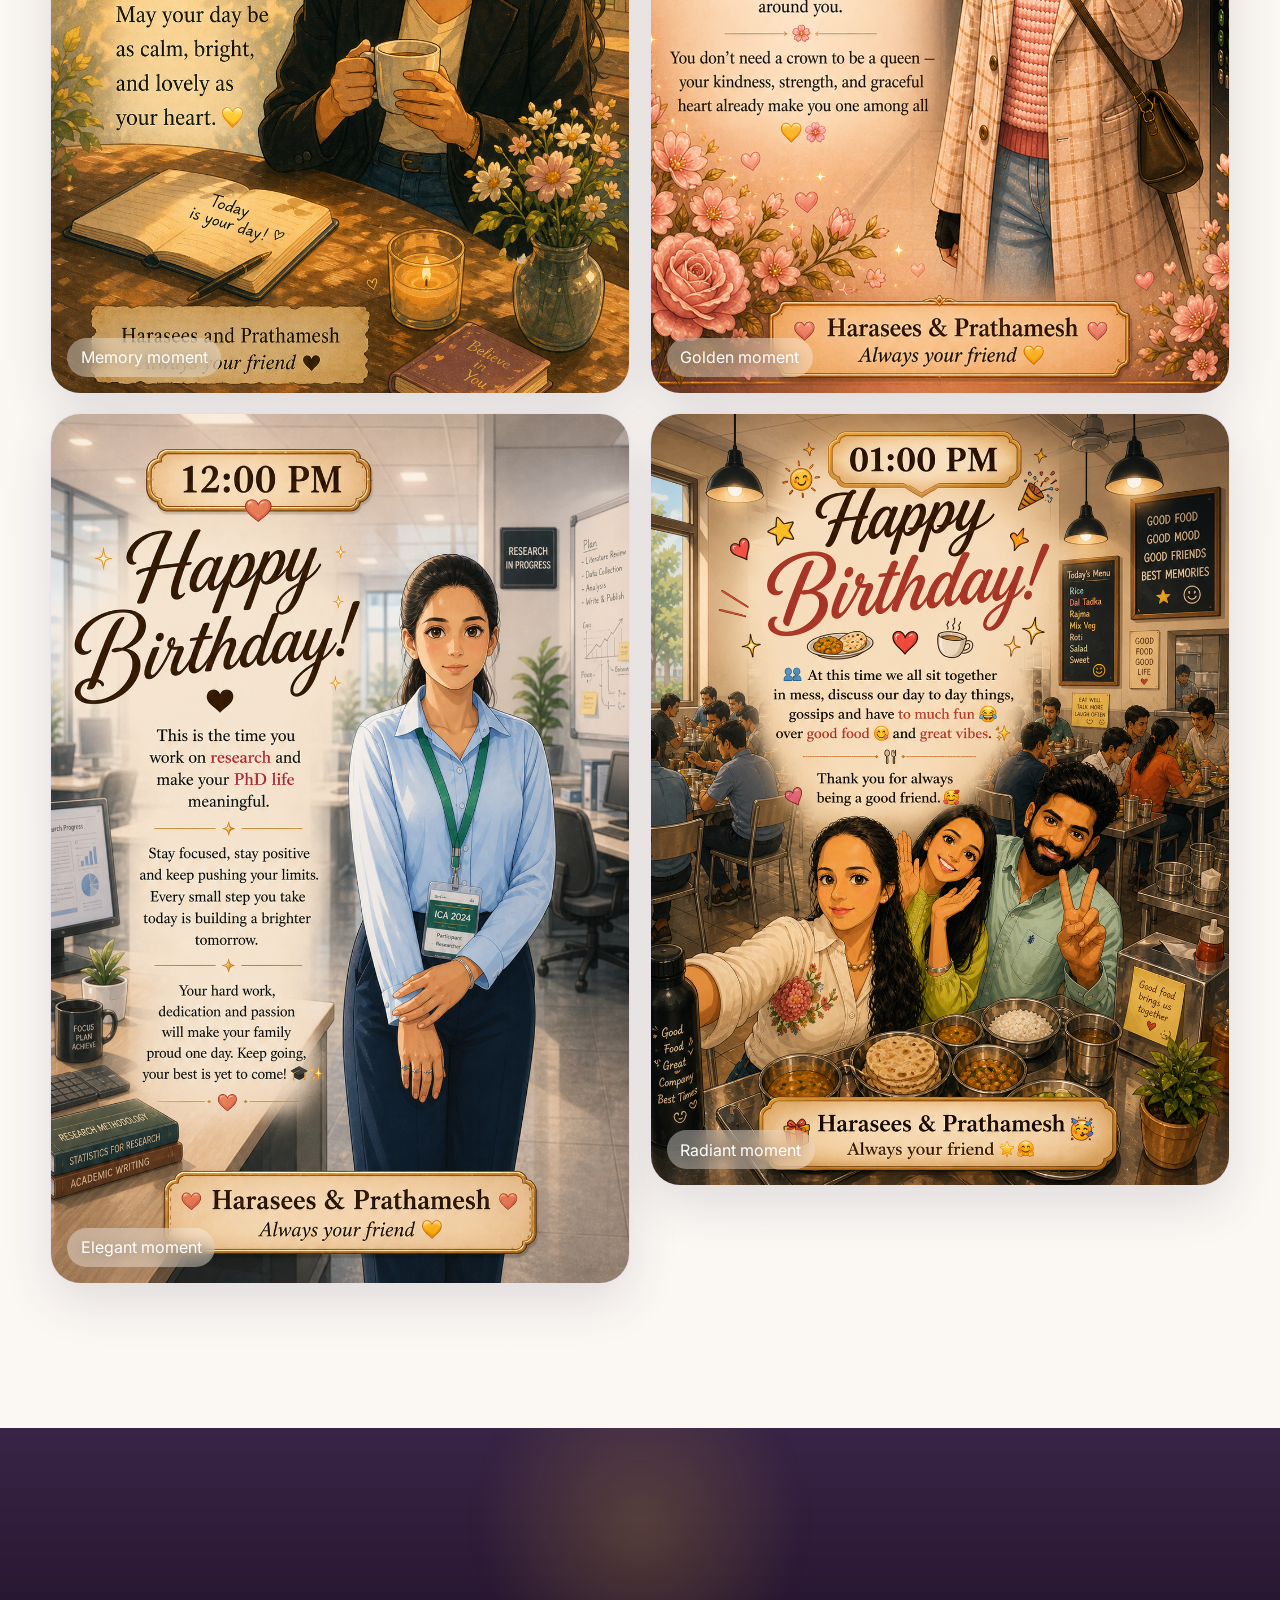
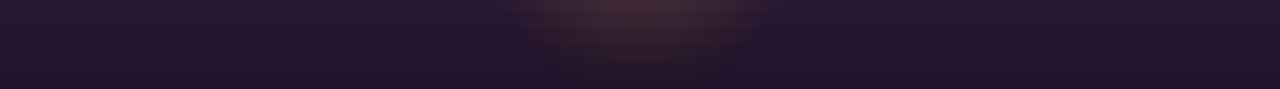
==== commit f3a3211c: "uuu" ====
--- a/index.html
+++ b/index.html
@@ -239,27 +239,19 @@
       <!-- Floating Gallery Grid -->
       <div class="masonry-grid" style="margin-top: 3rem;">
         <button class="gallery-item gallery-grid-item float-gallery reveal" data-full="assets/photos/memory-1.png" data-title="Serene Moment">
-          <div class="portrait-image" style="background: linear-gradient(140deg, rgba(125, 91, 166, 0.3), rgba(248, 217, 196, 0.35));">
-            <span class="portrait-placeholder">1</span>
-          </div>
+          <img src="assets/photos/memory-1.png" alt="Memory moment" loading="lazy" style="width: 100%; height: 100%; object-fit: cover;" />
           <span class="gallery-label">Memory moment</span>
         </button>
         <button class="gallery-item gallery-grid-item float-gallery reveal reveal--delay-1" data-full="assets/photos/memory-2.png" data-title="Golden Hour">
-          <div class="portrait-image" style="background: linear-gradient(140deg, rgba(212, 175, 55, 0.3), rgba(248, 217, 196, 0.3));">
-            <span class="portrait-placeholder">2</span>
-          </div>
+          <img src="assets/photos/memory-2.png" alt="Golden moment" loading="lazy" style="width: 100%; height: 100%; object-fit: cover;" />
           <span class="gallery-label">Golden moment</span>
         </button>
         <button class="gallery-item gallery-grid-item float-gallery reveal reveal--delay-2 tall" data-full="assets/photos/memory-3.png" data-title="Elegant Portrait">
-          <div class="portrait-image" style="background: linear-gradient(140deg, rgba(189, 167, 212, 0.4), rgba(248, 244, 239, 0.3));">
-            <span class="portrait-placeholder">3</span>
-          </div>
+          <img src="assets/photos/memory-3.png" alt="Elegant moment" loading="lazy" style="width: 100%; height: 100%; object-fit: cover;" />
           <span class="gallery-label">Elegant moment</span>
         </button>
         <button class="gallery-item gallery-grid-item float-gallery reveal reveal--delay-1" data-full="assets/photos/memory-4.png" data-title="Radiant Smile">
-          <div class="portrait-image" style="background: linear-gradient(140deg, rgba(248, 217, 196, 0.34), rgba(189, 167, 212, 0.3));">
-            <span class="portrait-placeholder">4</span>
-          </div>
+          <img src="assets/photos/memory-4.png" alt="Radiant moment" loading="lazy" style="width: 100%; height: 100%; object-fit: cover;" />
           <span class="gallery-label">Radiant moment</span>
         </button>
       </div>
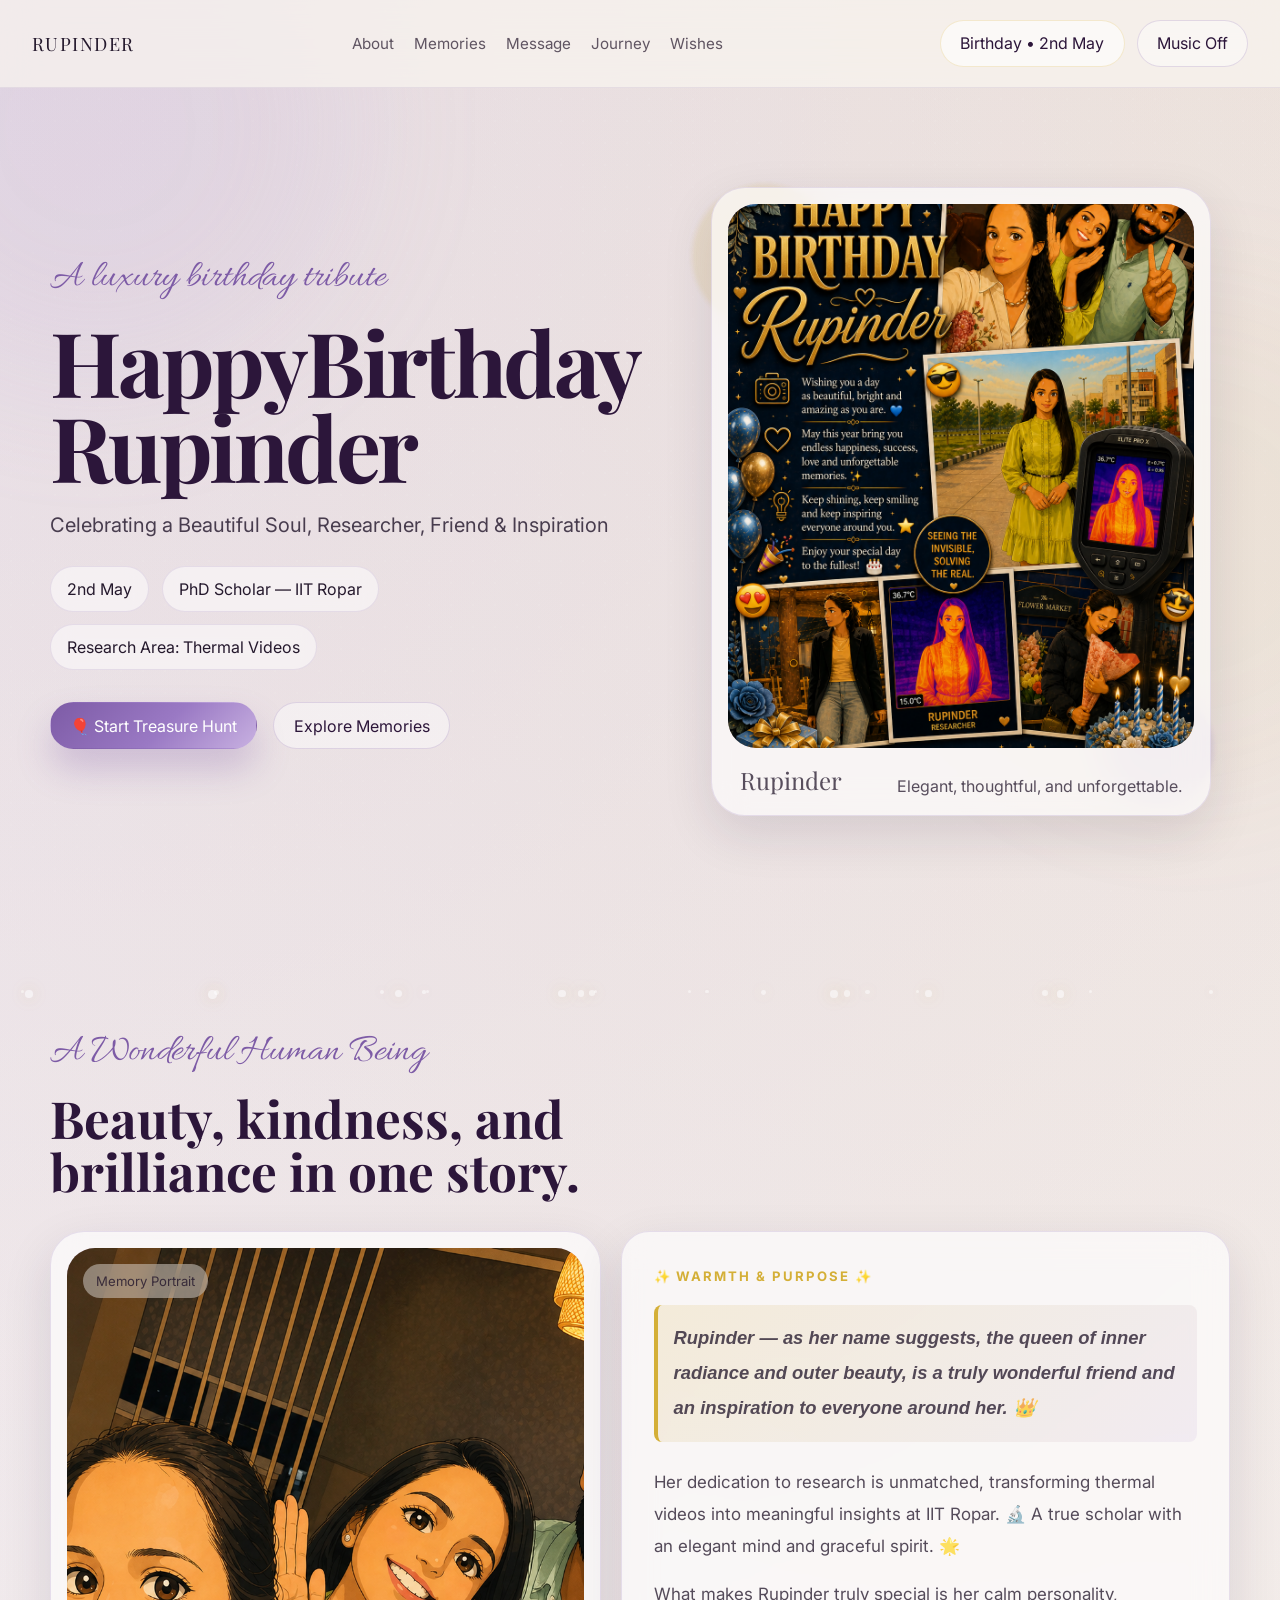
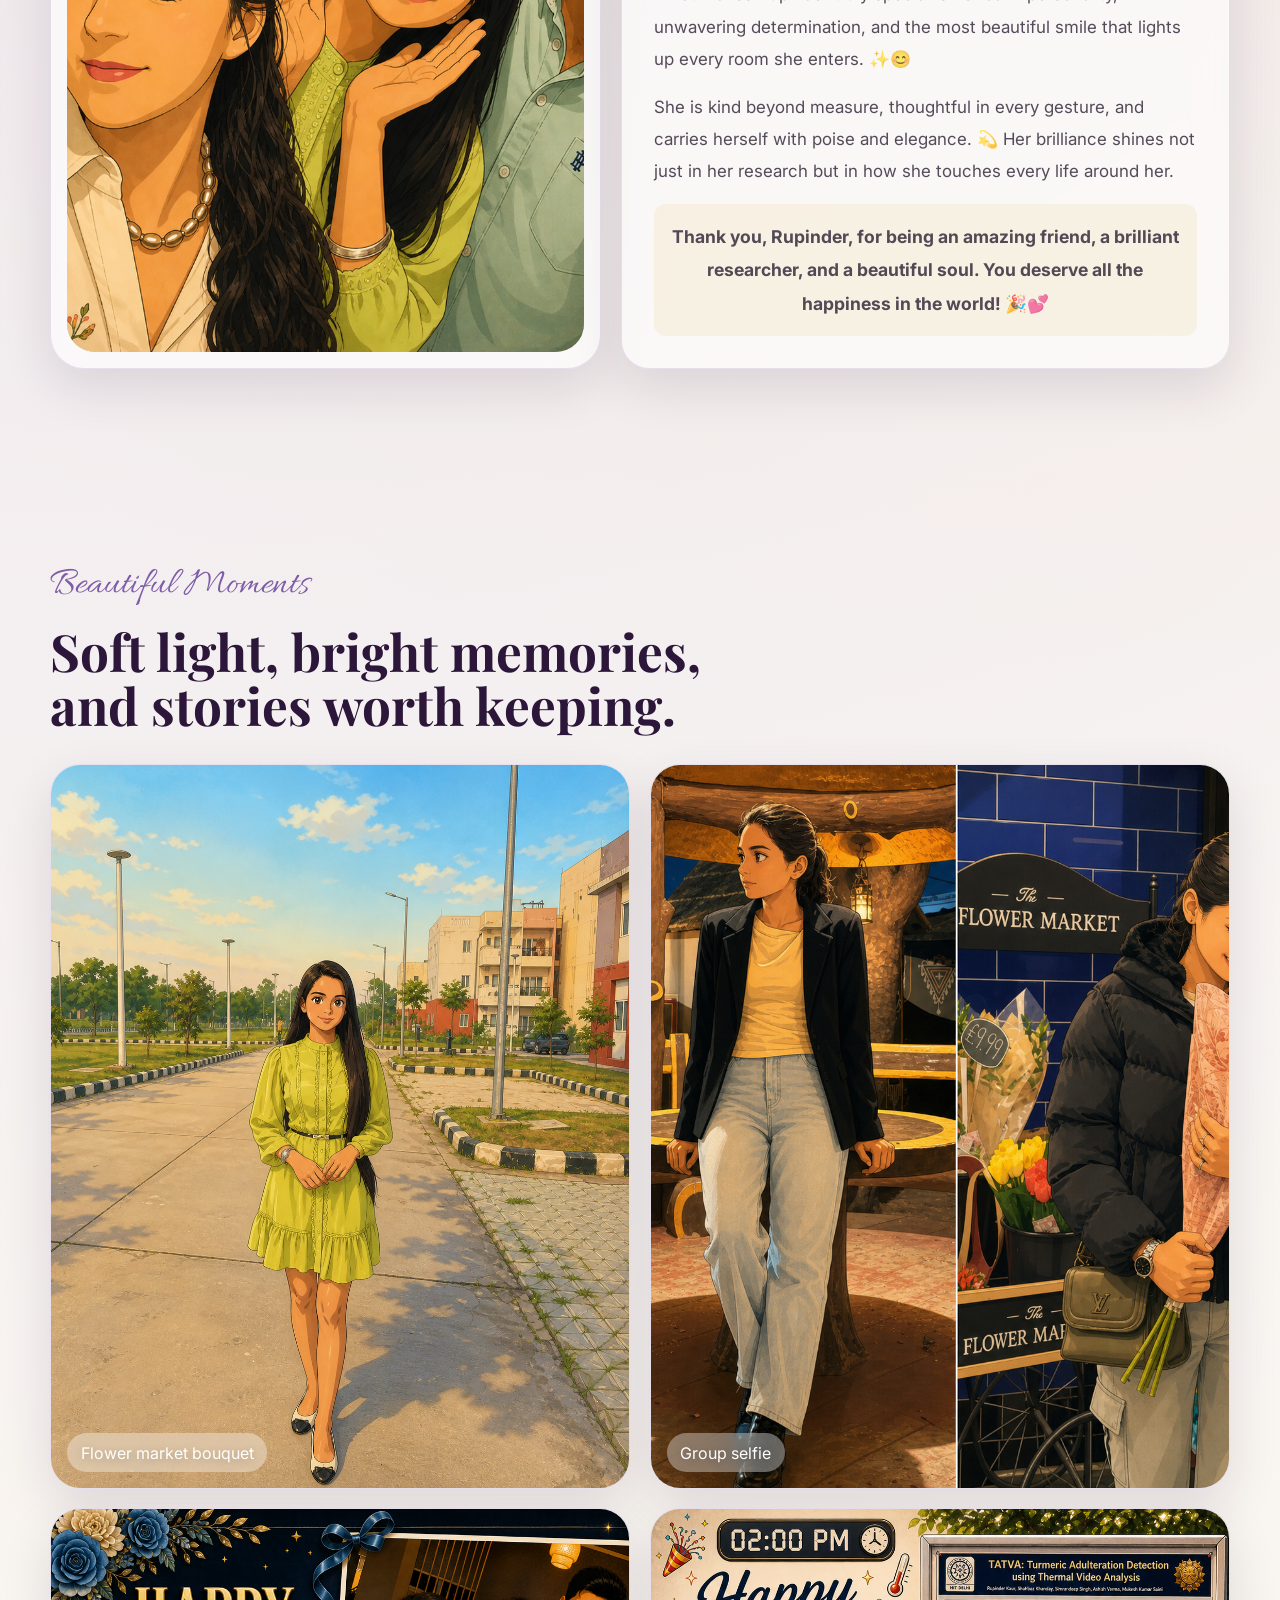
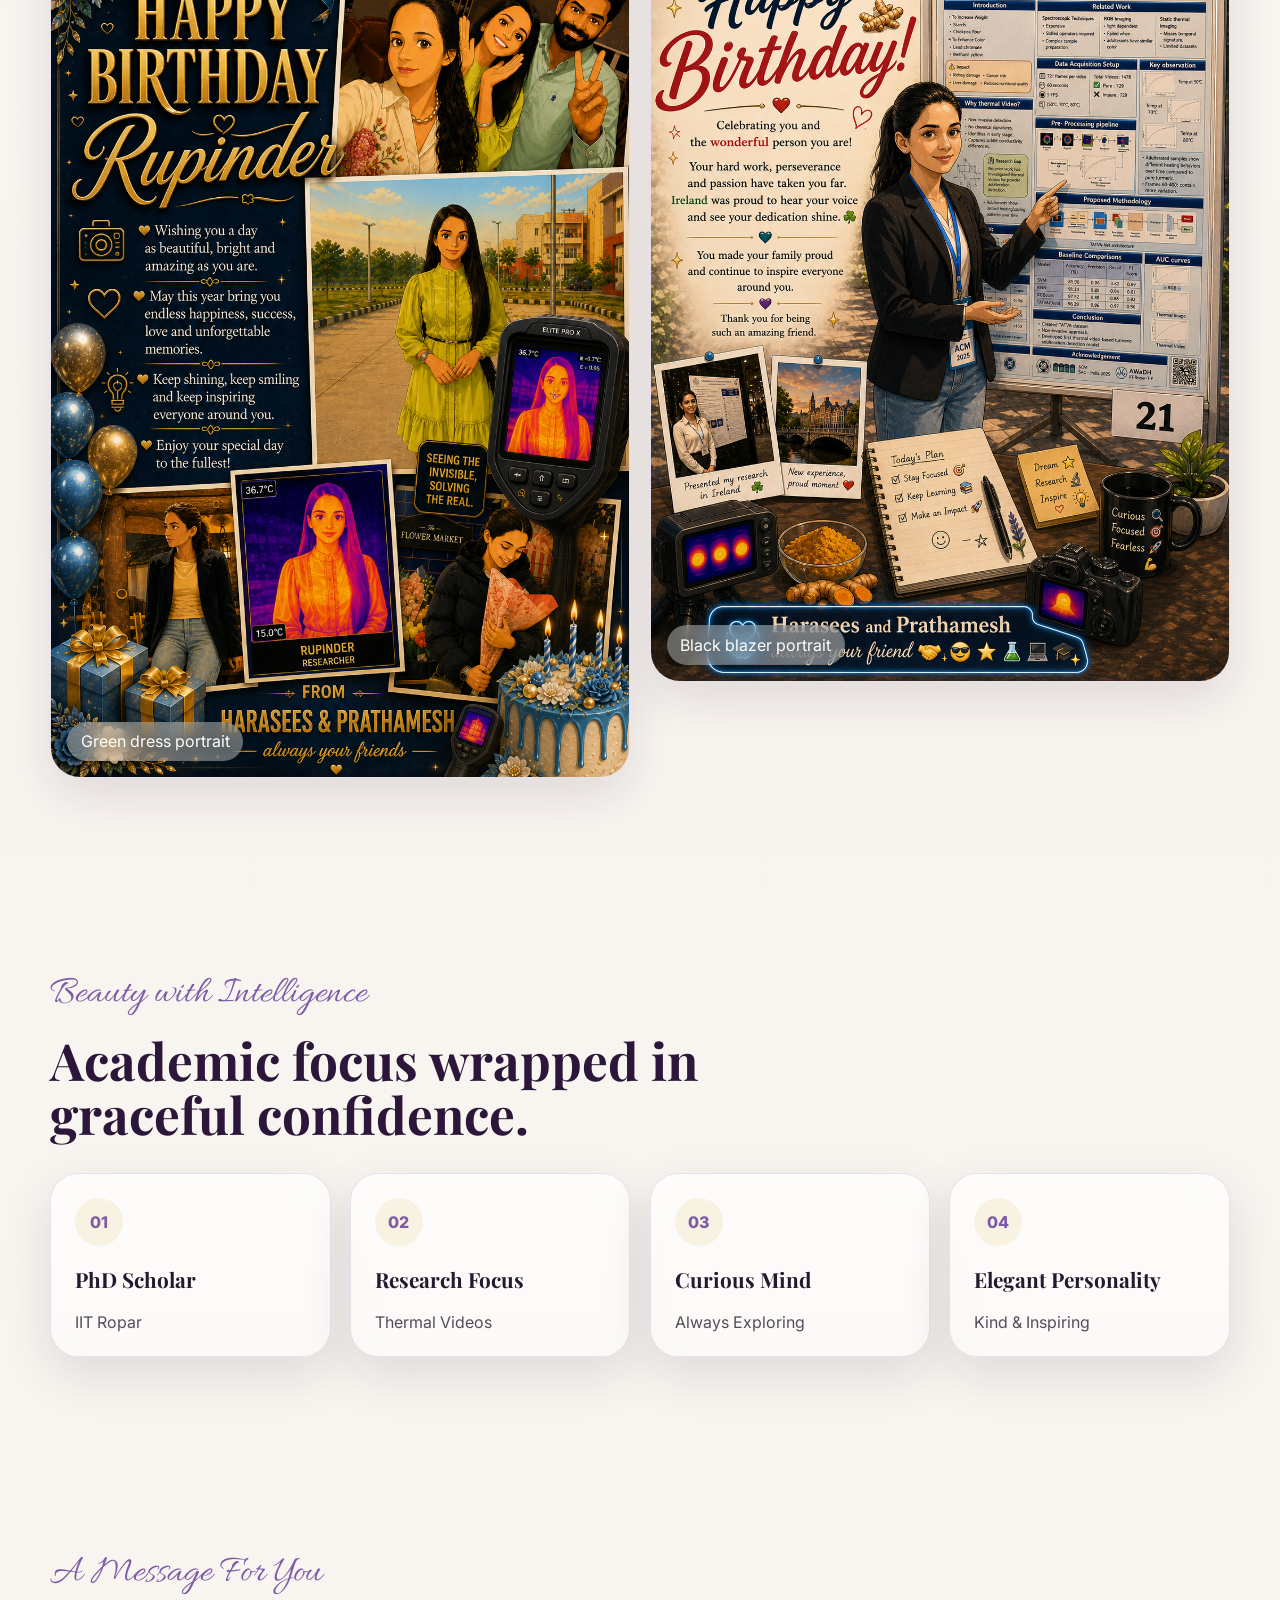
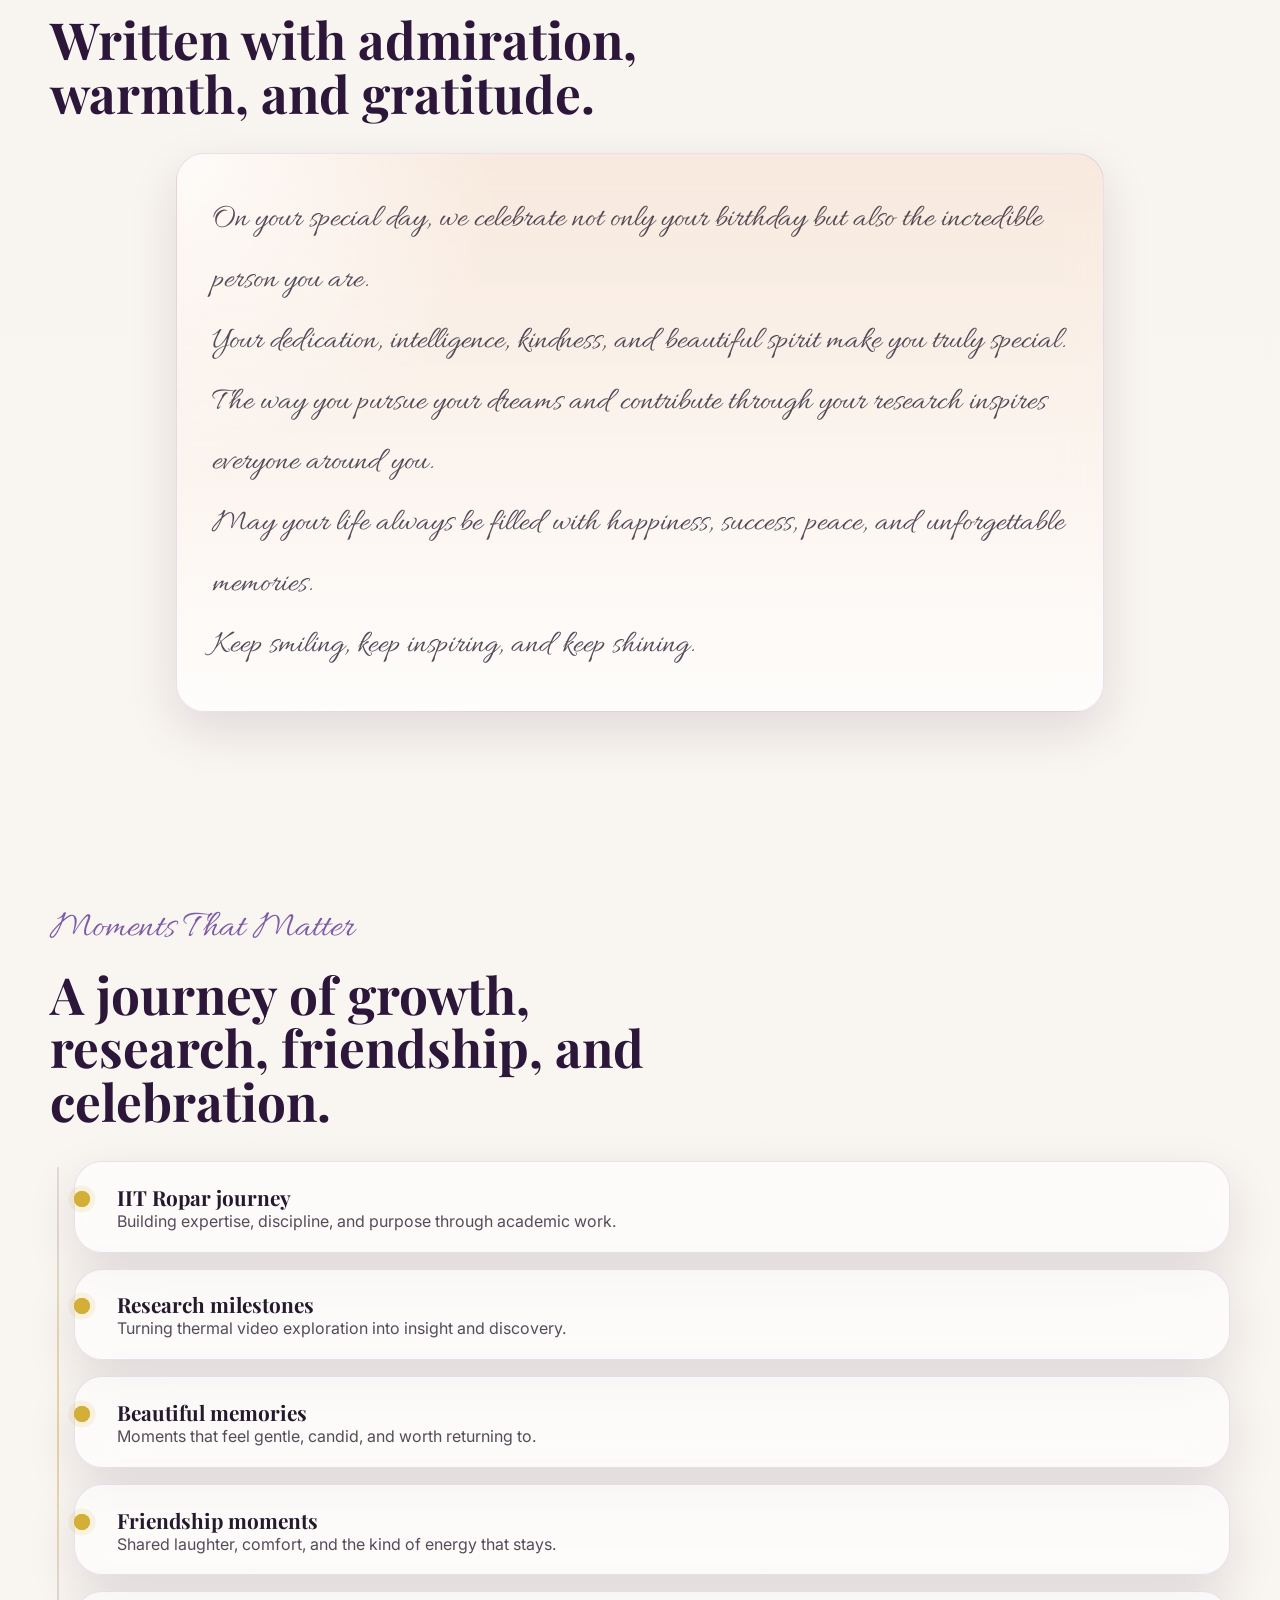
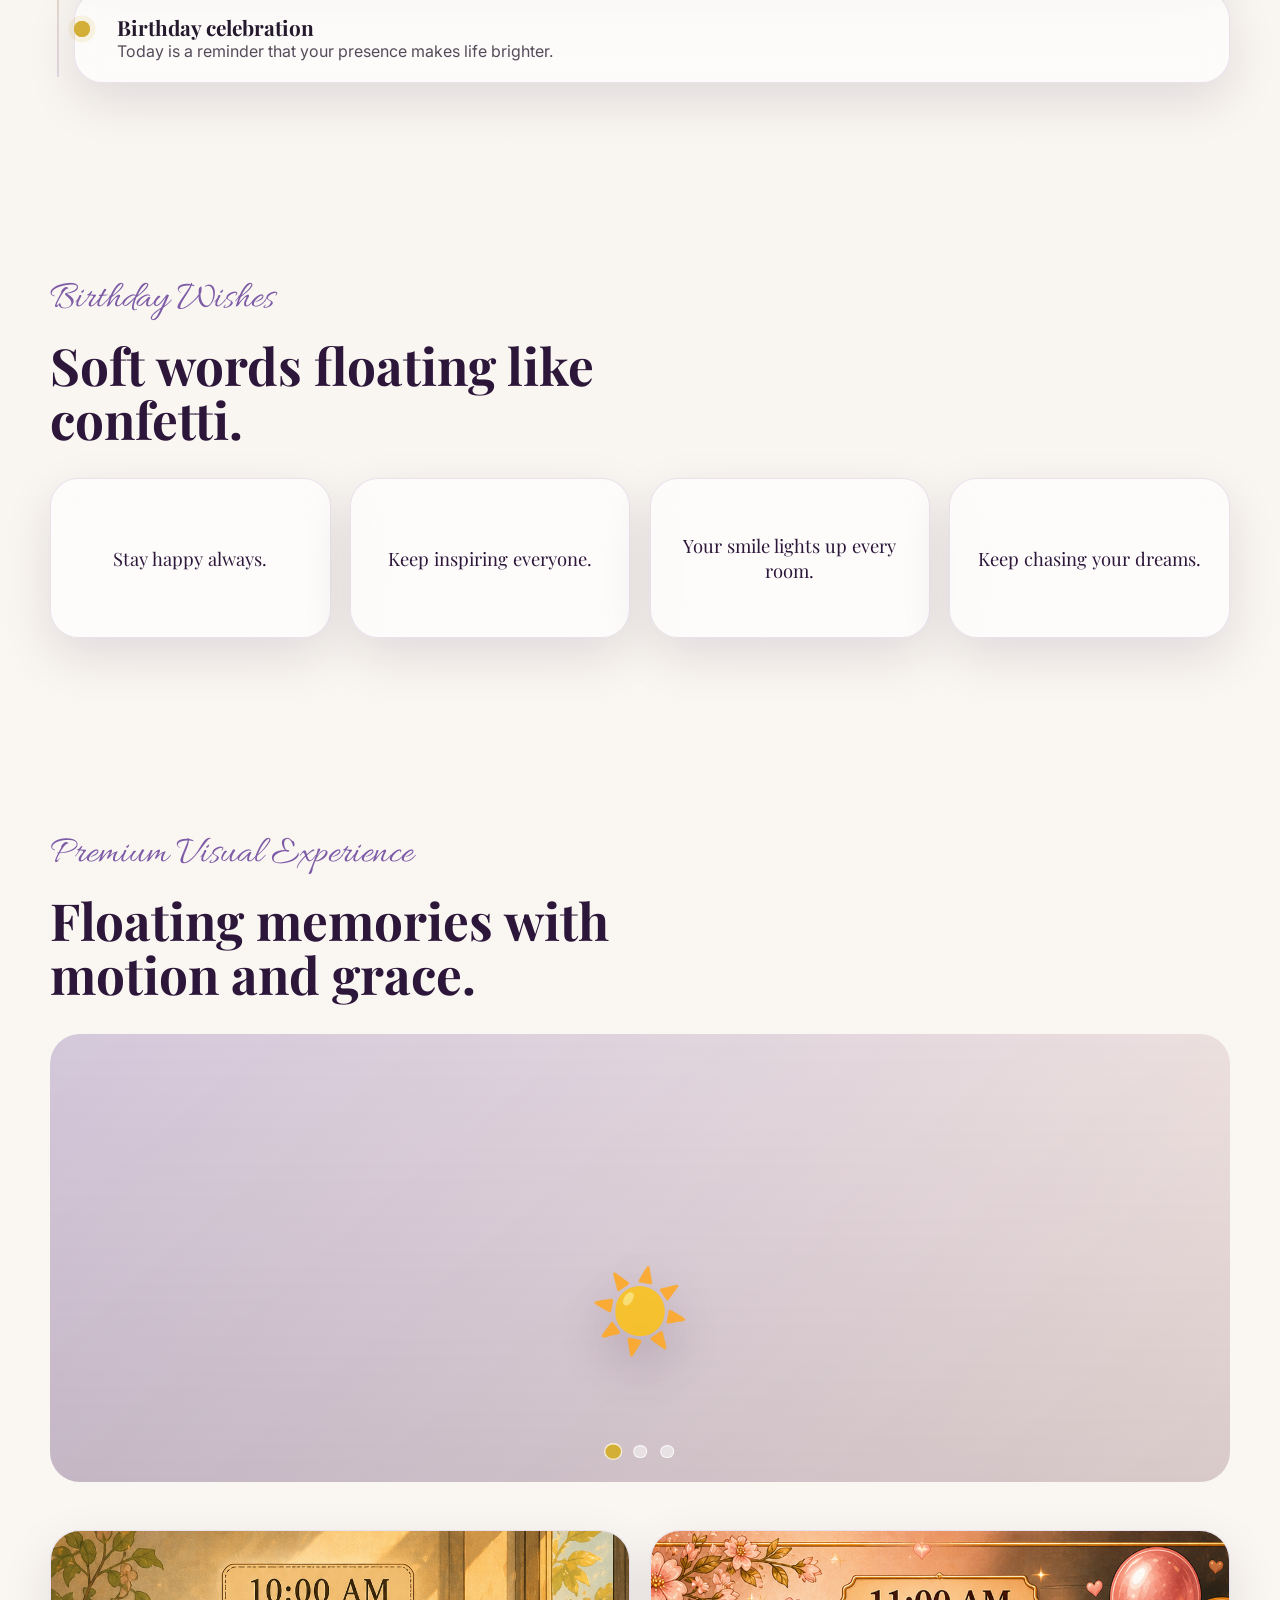
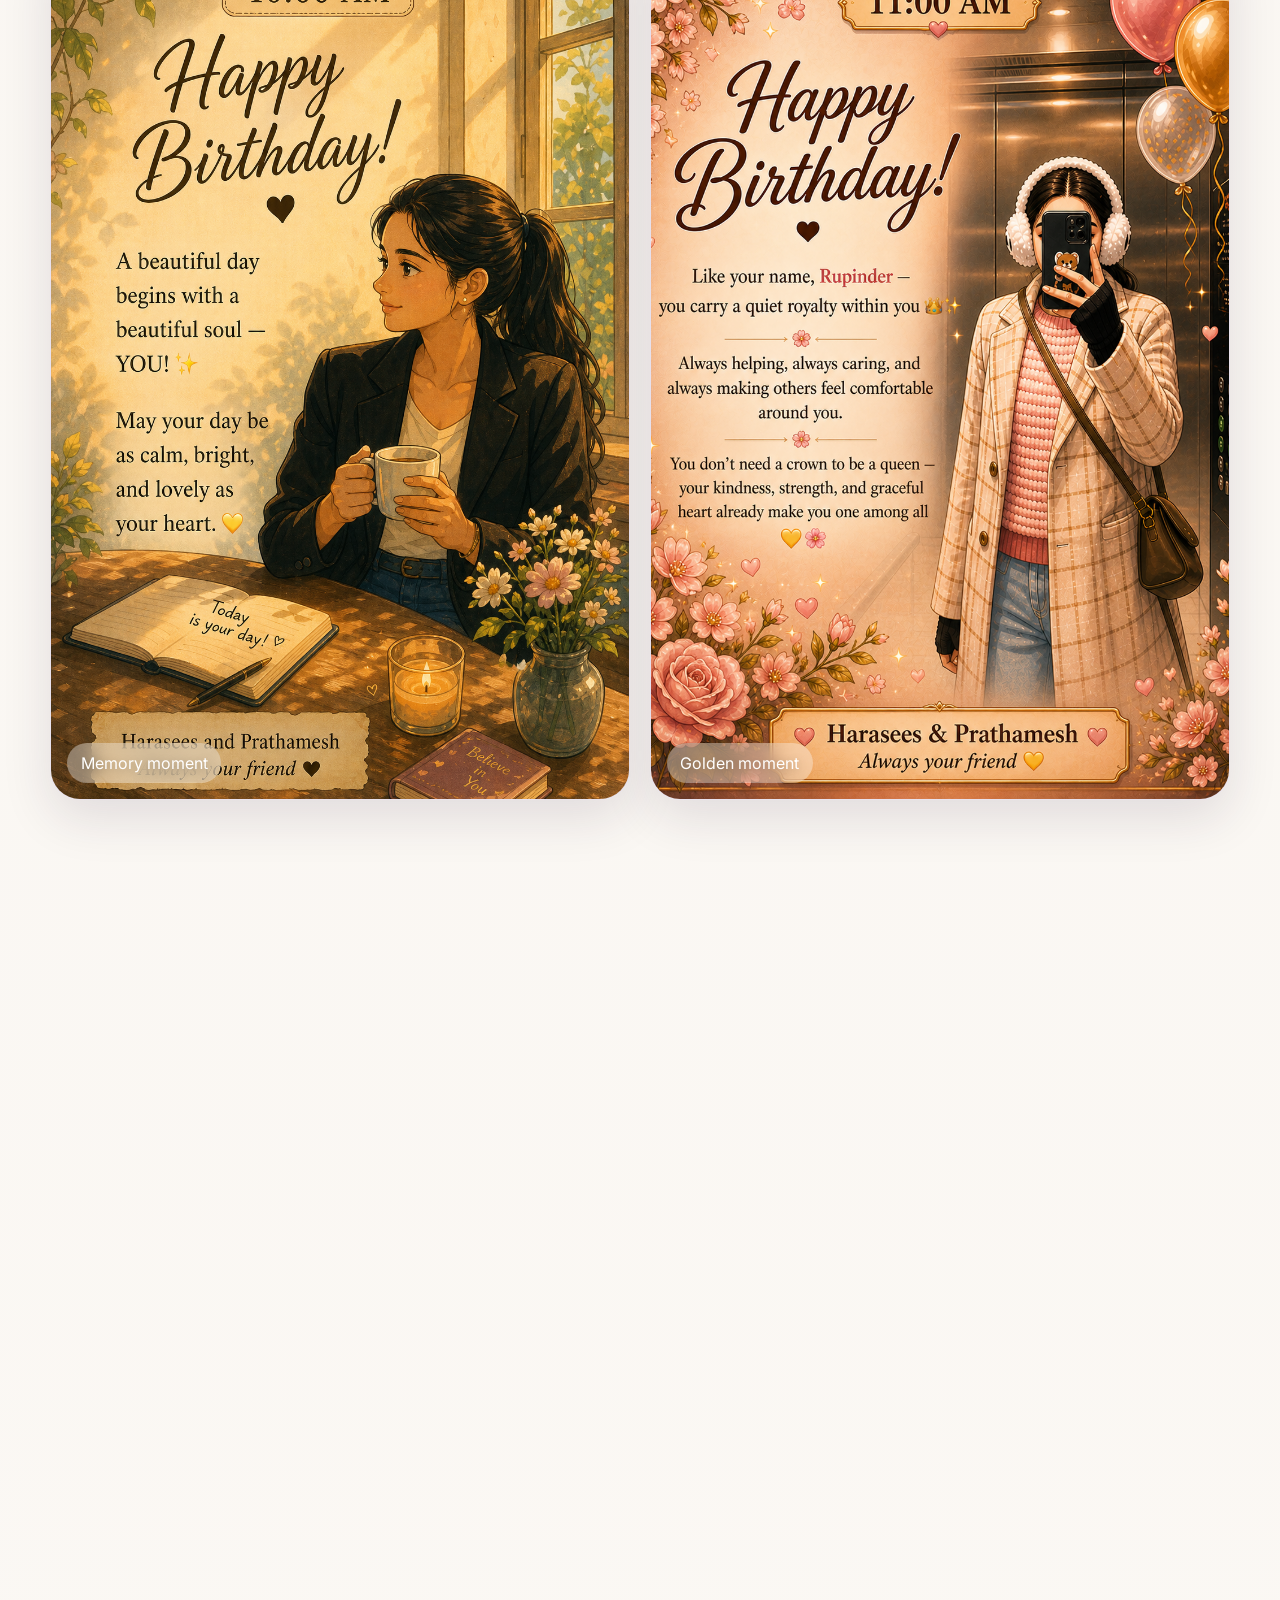
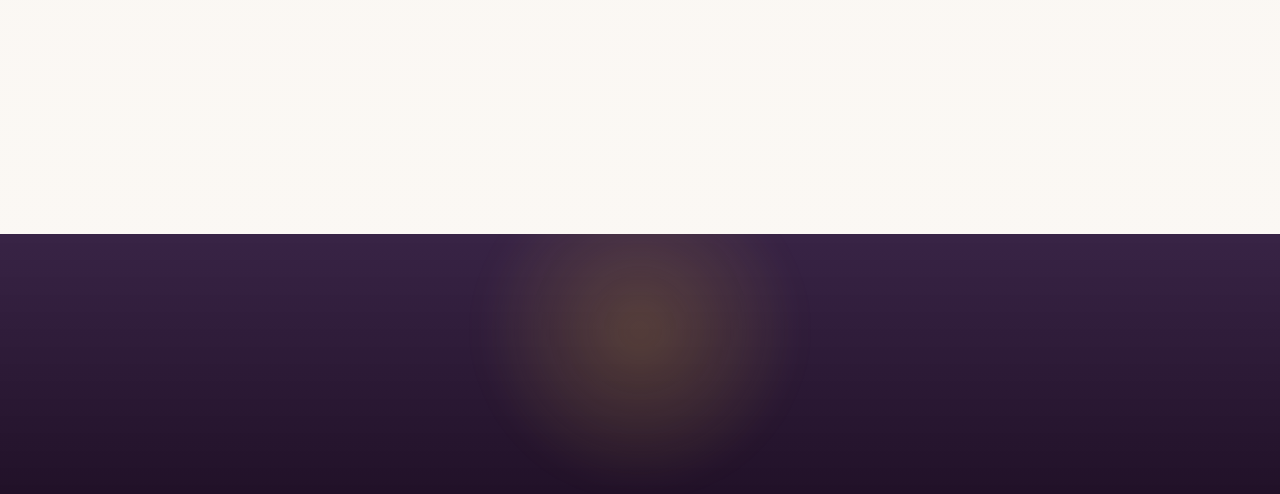
==== commit ec404daa: "as" ====
--- a/index.html
+++ b/index.html
@@ -15,6 +15,11 @@
   <div class="background-glow background-glow--left"></div>
   <div class="background-glow background-glow--right"></div>
   <div class="floating-particles" aria-hidden="true"></div>
+  
+  <!-- Happy Birthday Song Audio -->
+  <audio id="birthdayAudio" preload="metadata">
+    <source src="https://assets.mixkit.co/active_storage/sfx/1111/1111-preview.mp3" type="audio/mpeg">
+  </audio>
 
   <header class="topbar">
     <a class="brand" href="#home">Rupinder</a>
@@ -80,10 +85,12 @@
           </div>
         </div>
         <article class="story-card reveal reveal--delay-2">
-          <span class="card-kicker">Warmth & purpose</span>
-          <p>Rupinder is a wonderful human being whose dedication, kindness, and brilliance inspire everyone around her.</p>
-          <p>As a PhD scholar at IIT Ropar, she continues to explore the unseen world through thermal videos, transforming research into insight.</p>
-          <p>Her calm personality, strong determination, and beautiful smile make every moment around her memorable.</p>
+          <span class="card-kicker">✨ Warmth & purpose ✨</span>
+          <p class="about-highlight"><strong>Rupinder</strong> — as her name suggests, the queen of inner radiance and outer beauty, is a truly wonderful friend and an inspiration to everyone around her. 👑</p>
+          <p>Her dedication to research is unmatched, transforming thermal videos into meaningful insights at IIT Ropar. 🔬 A true scholar with an elegant mind and graceful spirit. 🌟</p>
+          <p>What makes Rupinder truly special is her calm personality, unwavering determination, and the most beautiful smile that lights up every room she enters. ✨😊</p>
+          <p>She is kind beyond measure, thoughtful in every gesture, and carries herself with poise and elegance. 💫 Her brilliance shines not just in her research but in how she touches every life around her.</p>
+          <p class="about-closing"><strong>Thank you, Rupinder, for being an amazing friend, a brilliant researcher, and a beautiful soul. You deserve all the happiness in the world!</strong> 🎉💕</p>
         </article>
       </div>
     </section>
--- a/styles.css
+++ b/styles.css
@@ -491,6 +491,28 @@
   color: rgba(37, 25, 45, 0.78);
 }
 
+.about-highlight {
+  font-size: 1.15rem;
+  font-weight: 600;
+  background: linear-gradient(135deg, rgba(212, 175, 55, 0.15), rgba(189, 167, 212, 0.15));
+  padding: 1rem;
+  border-left: 4px solid var(--gold);
+  border-radius: 8px;
+  margin-bottom: 0.5rem !important;
+  font-style: italic;
+}
+
+.about-closing {
+  font-size: 1.1rem;
+  color: var(--purple);
+  font-weight: 600;
+  margin-top: 1.5rem;
+  padding: 1rem;
+  background: rgba(212, 175, 55, 0.1);
+  border-radius: 12px;
+  text-align: center;
+}
+
 .masonry-grid {
   grid-template-columns: repeat(12, 1fr);
 }
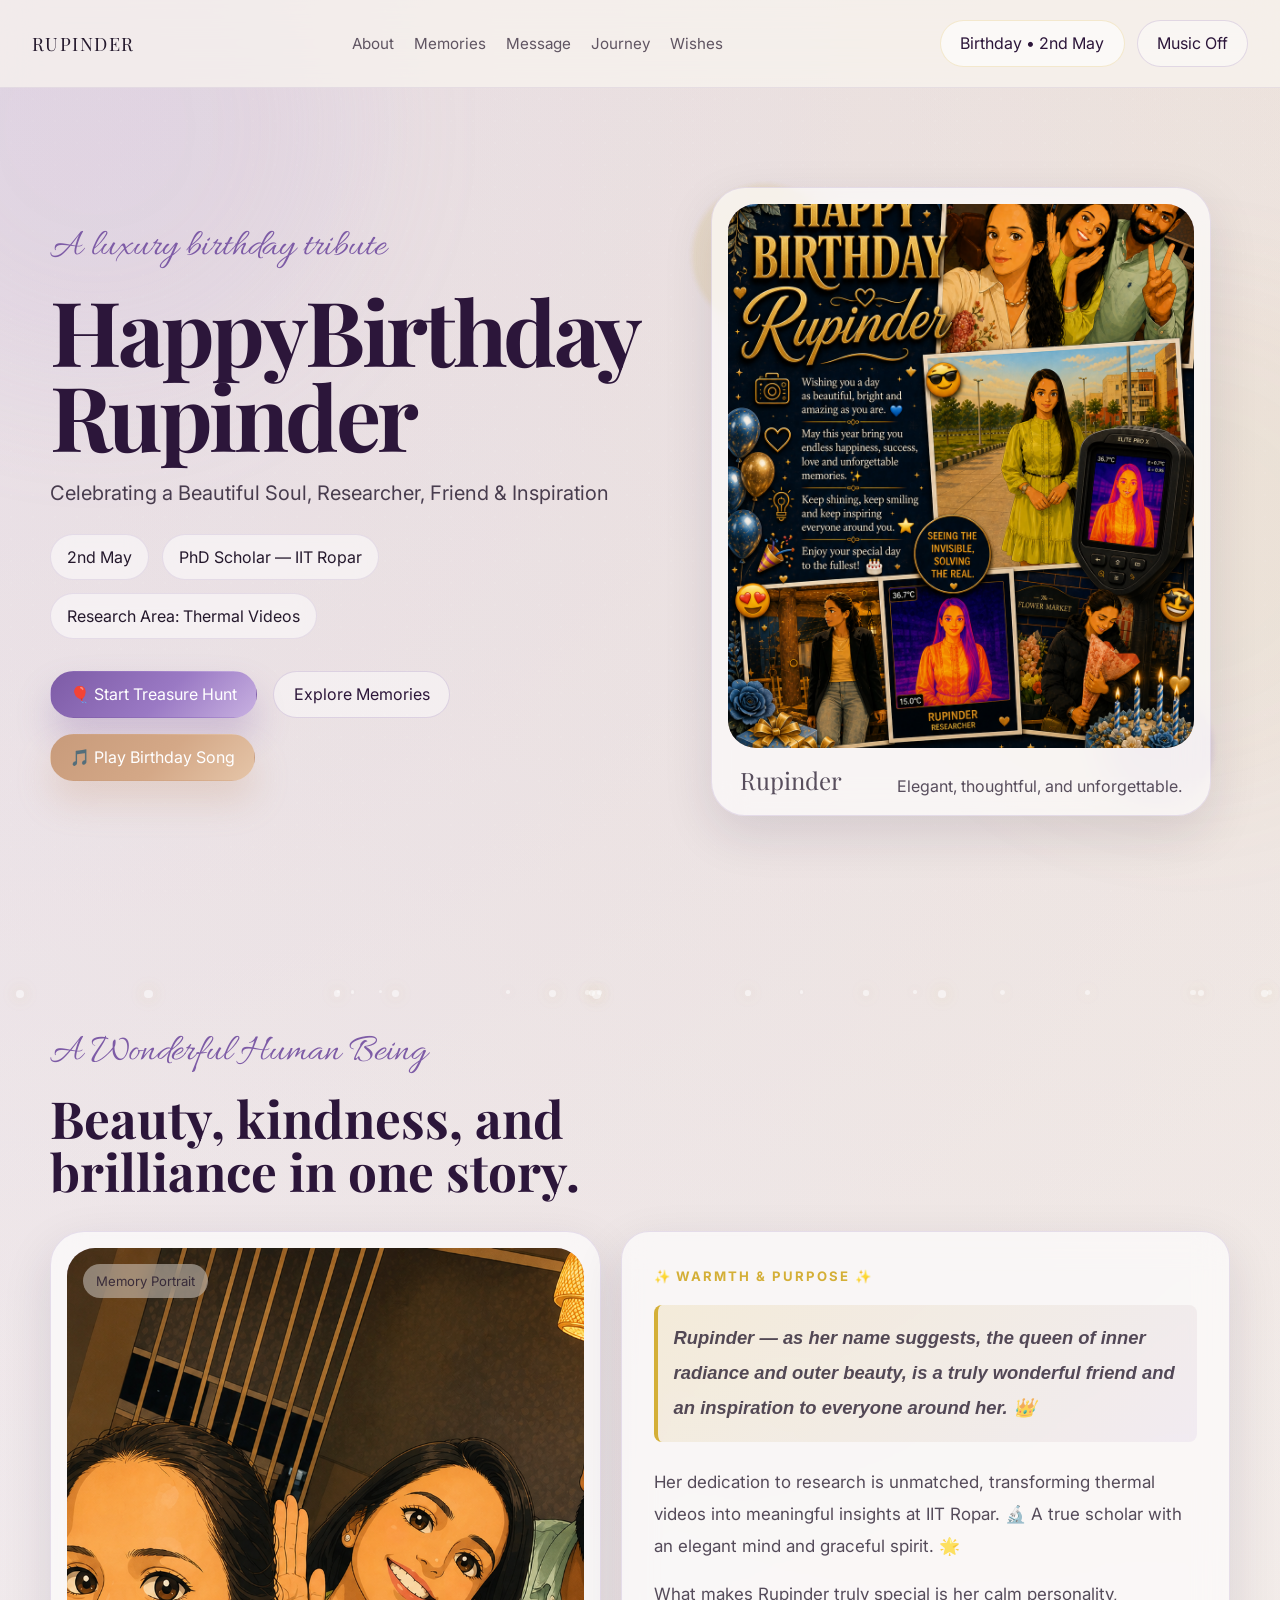
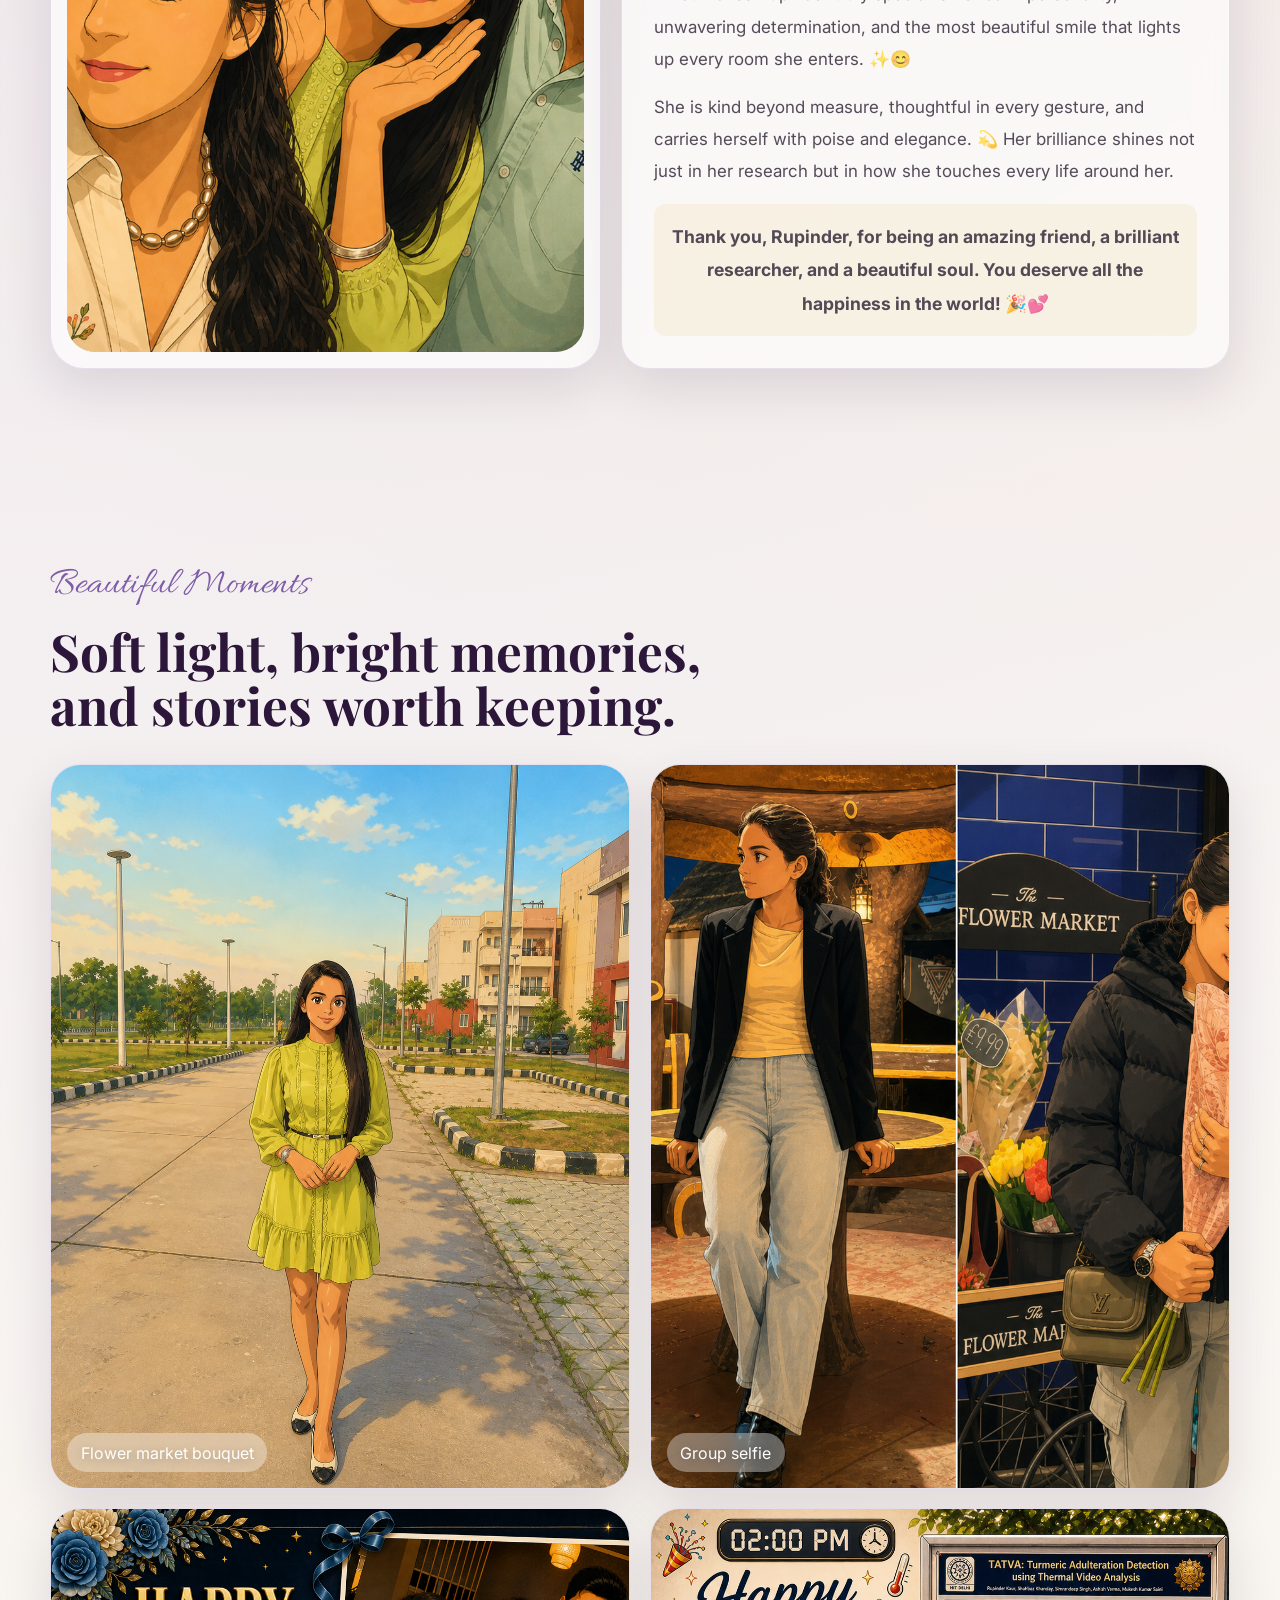
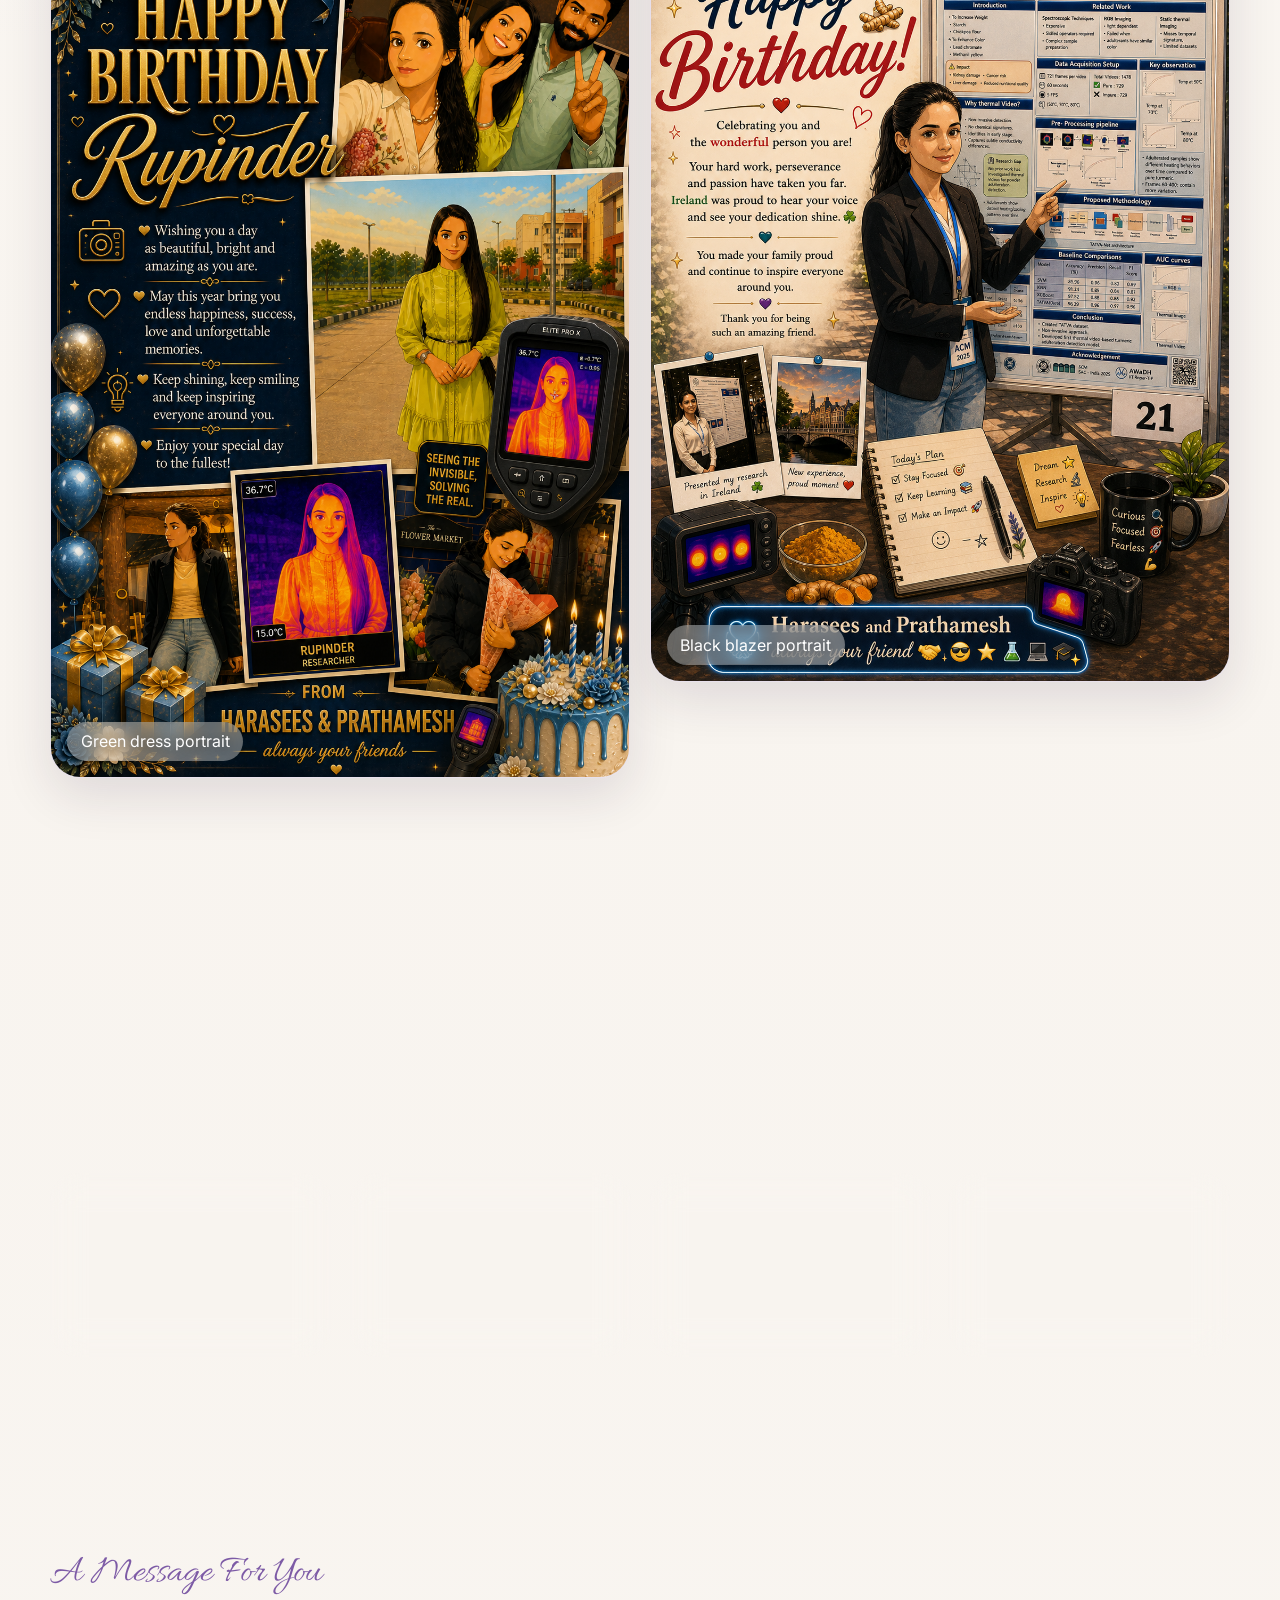
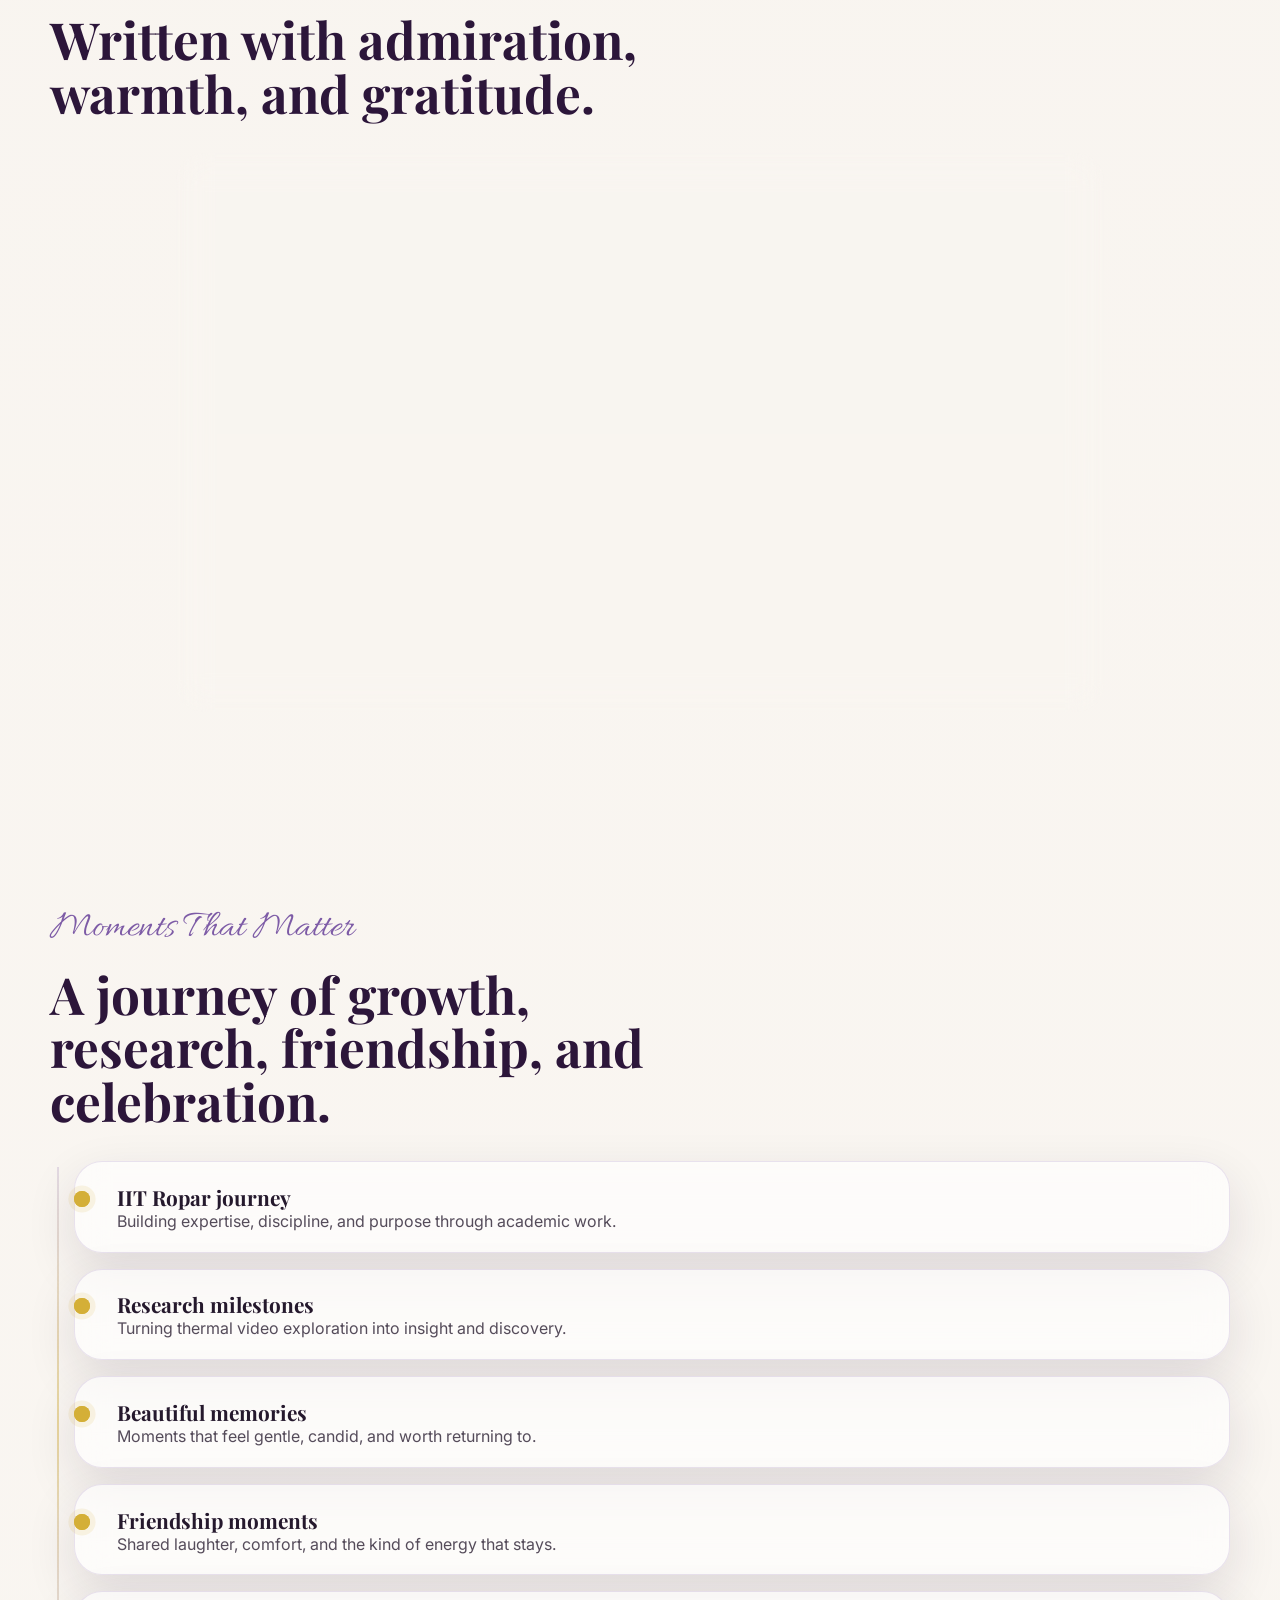
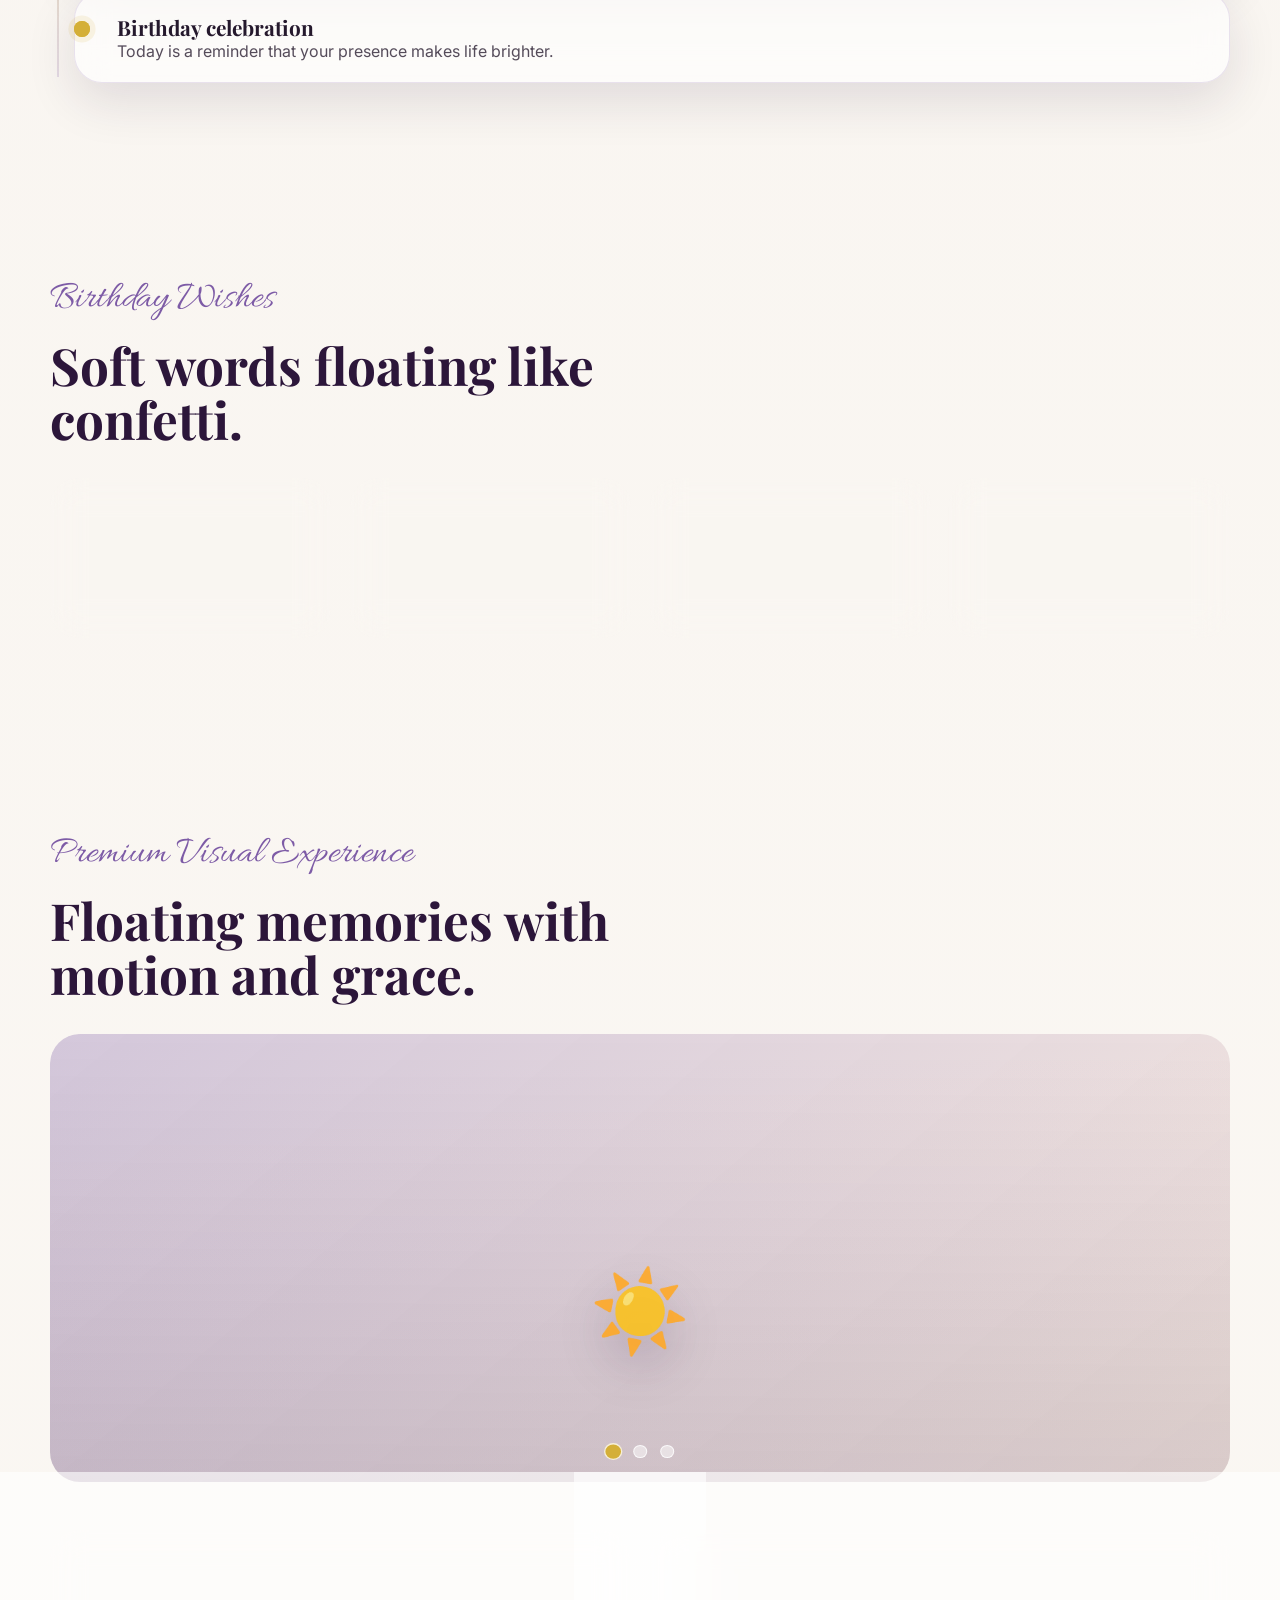
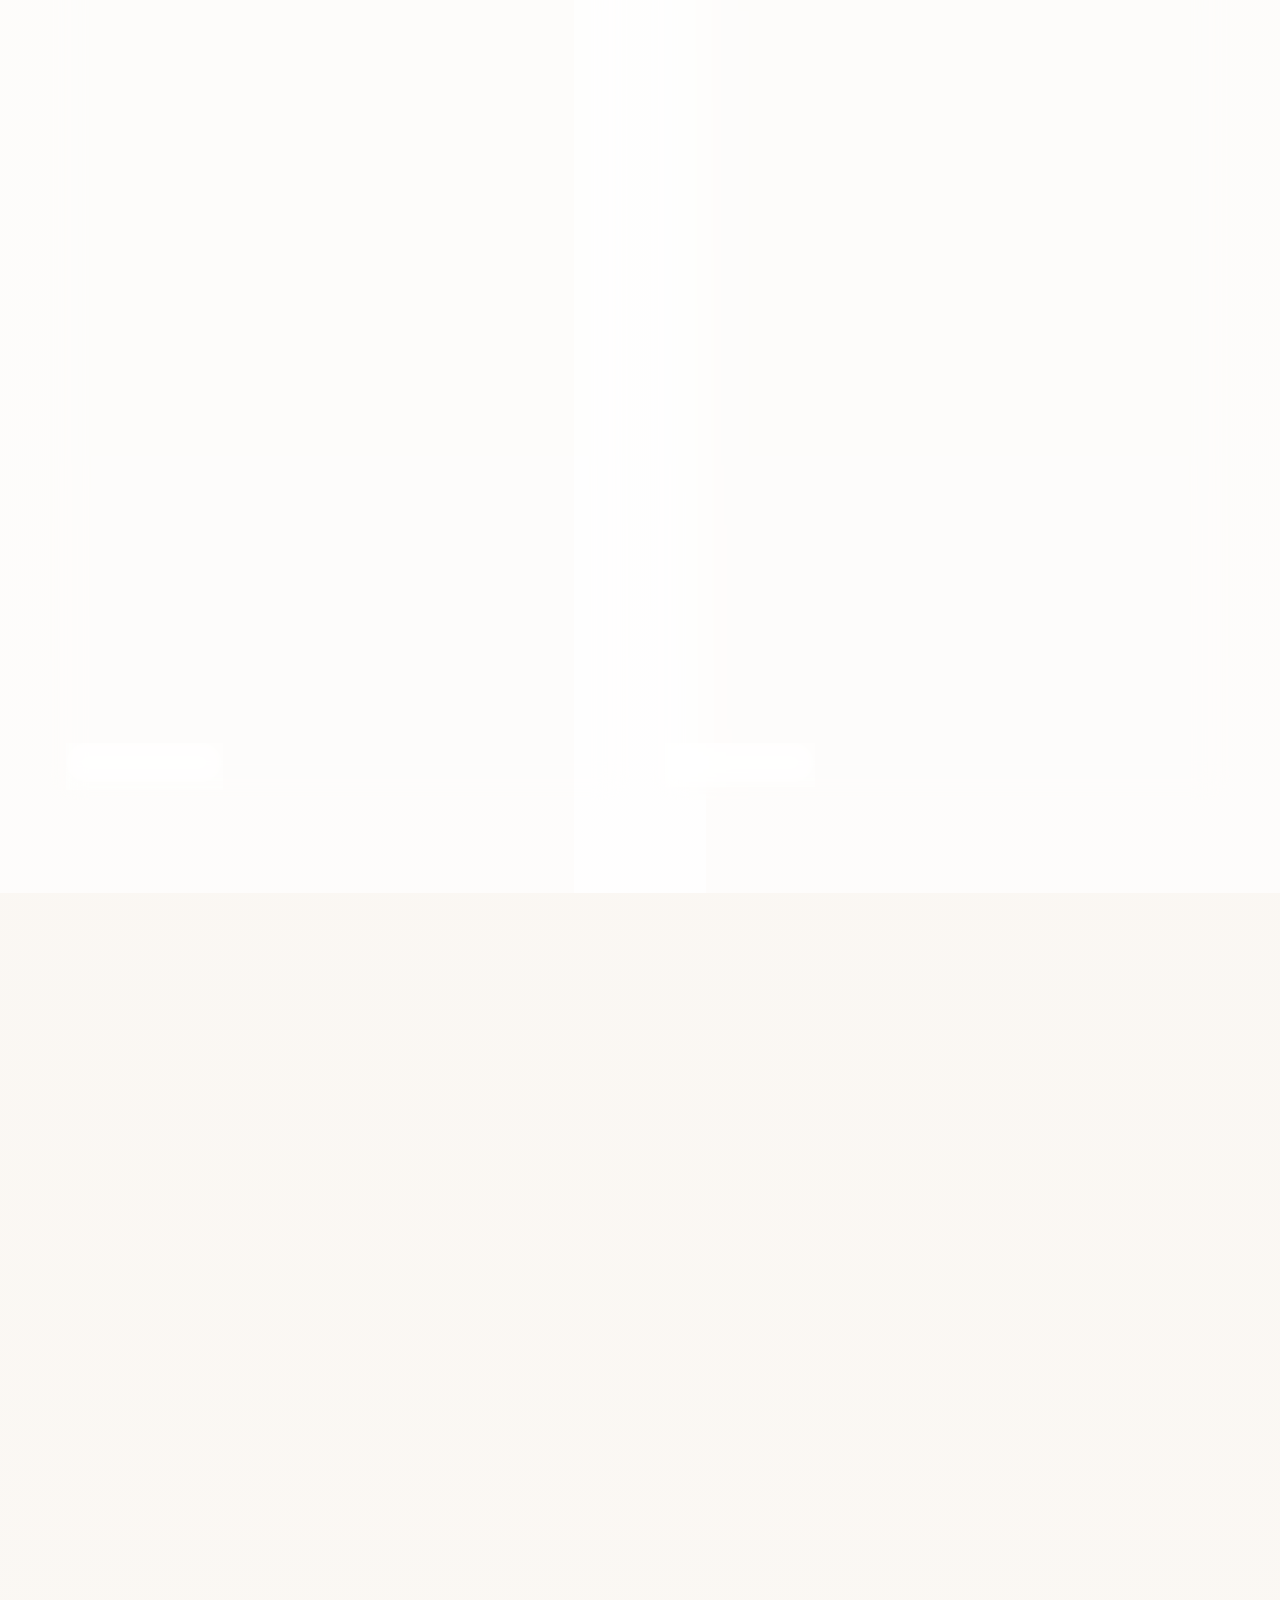
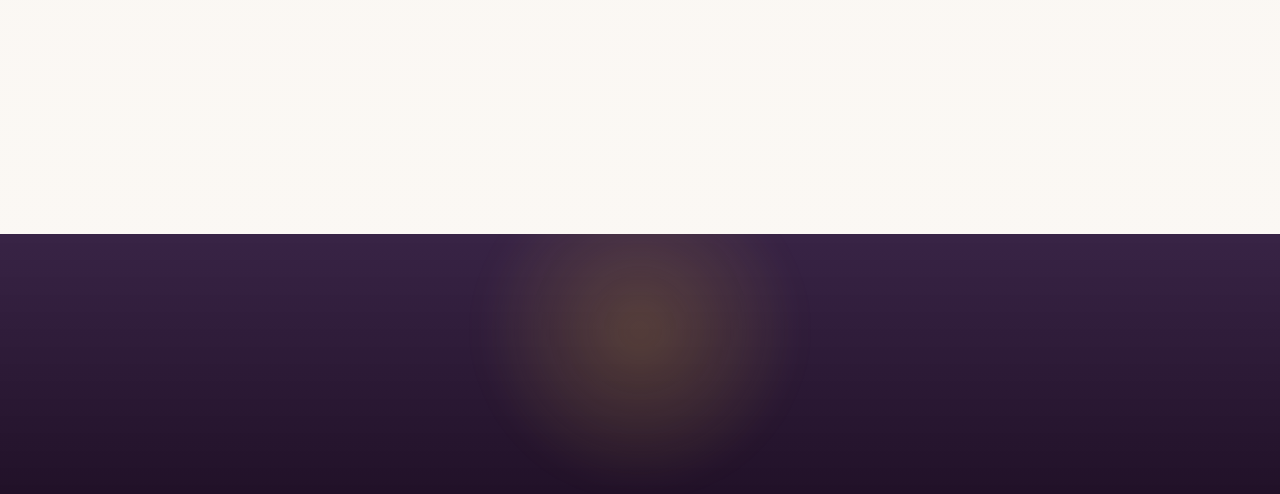
==== commit a3be26ed: "ww" ====
--- a/index.html
+++ b/index.html
@@ -50,6 +50,7 @@
         <div class="hero-actions">
           <a class="primary-button" href="game.html">🎈 Start Treasure Hunt</a>
           <a class="secondary-button" href="#gallery">Explore Memories</a>
+          <button class="tertiary-button" id="playSongButton" type="button">🎵 Play Birthday Song</button>
         </div>
       </div>
 
--- a/styles.css
+++ b/styles.css
@@ -153,7 +153,8 @@
 .pill,
 .ghost-button,
 .primary-button,
-.secondary-button {
+.secondary-button,
+.tertiary-button {
   border-radius: 999px;
   padding: 0.78rem 1.2rem;
   border: 1px solid transparent;
@@ -179,9 +180,16 @@
   box-shadow: 0 20px 35px rgba(125, 91, 166, 0.28);
 }
 
+.tertiary-button {
+  background: linear-gradient(135deg, var(--rose), #d4a887 55%, #e5c5a8);
+  color: #fff;
+  box-shadow: 0 20px 35px rgba(200, 155, 123, 0.28);
+}
+
 .ghost-button:hover,
 .secondary-button:hover,
-.primary-button:hover {
+.primary-button:hover,
+.tertiary-button:hover {
   transform: translateY(-2px);
   box-shadow: 0 22px 40px rgba(44, 22, 58, 0.16);
 }
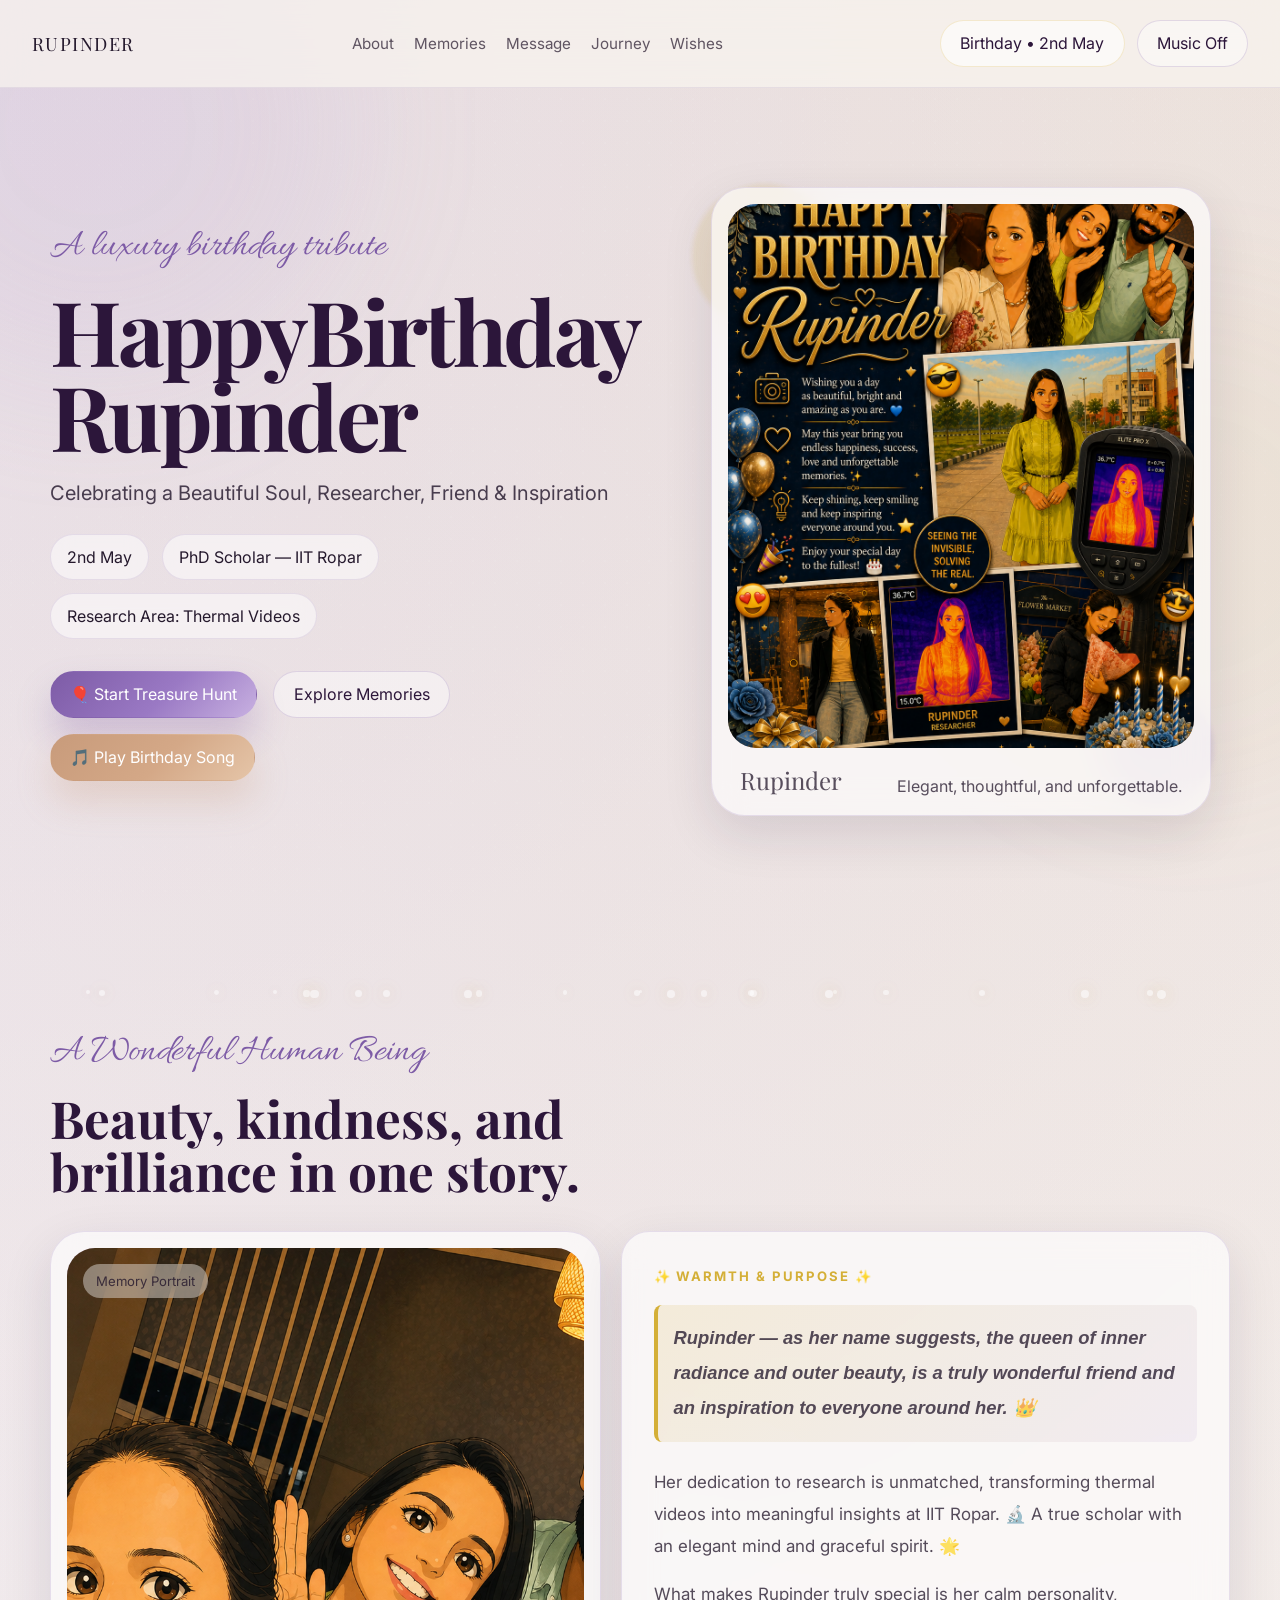
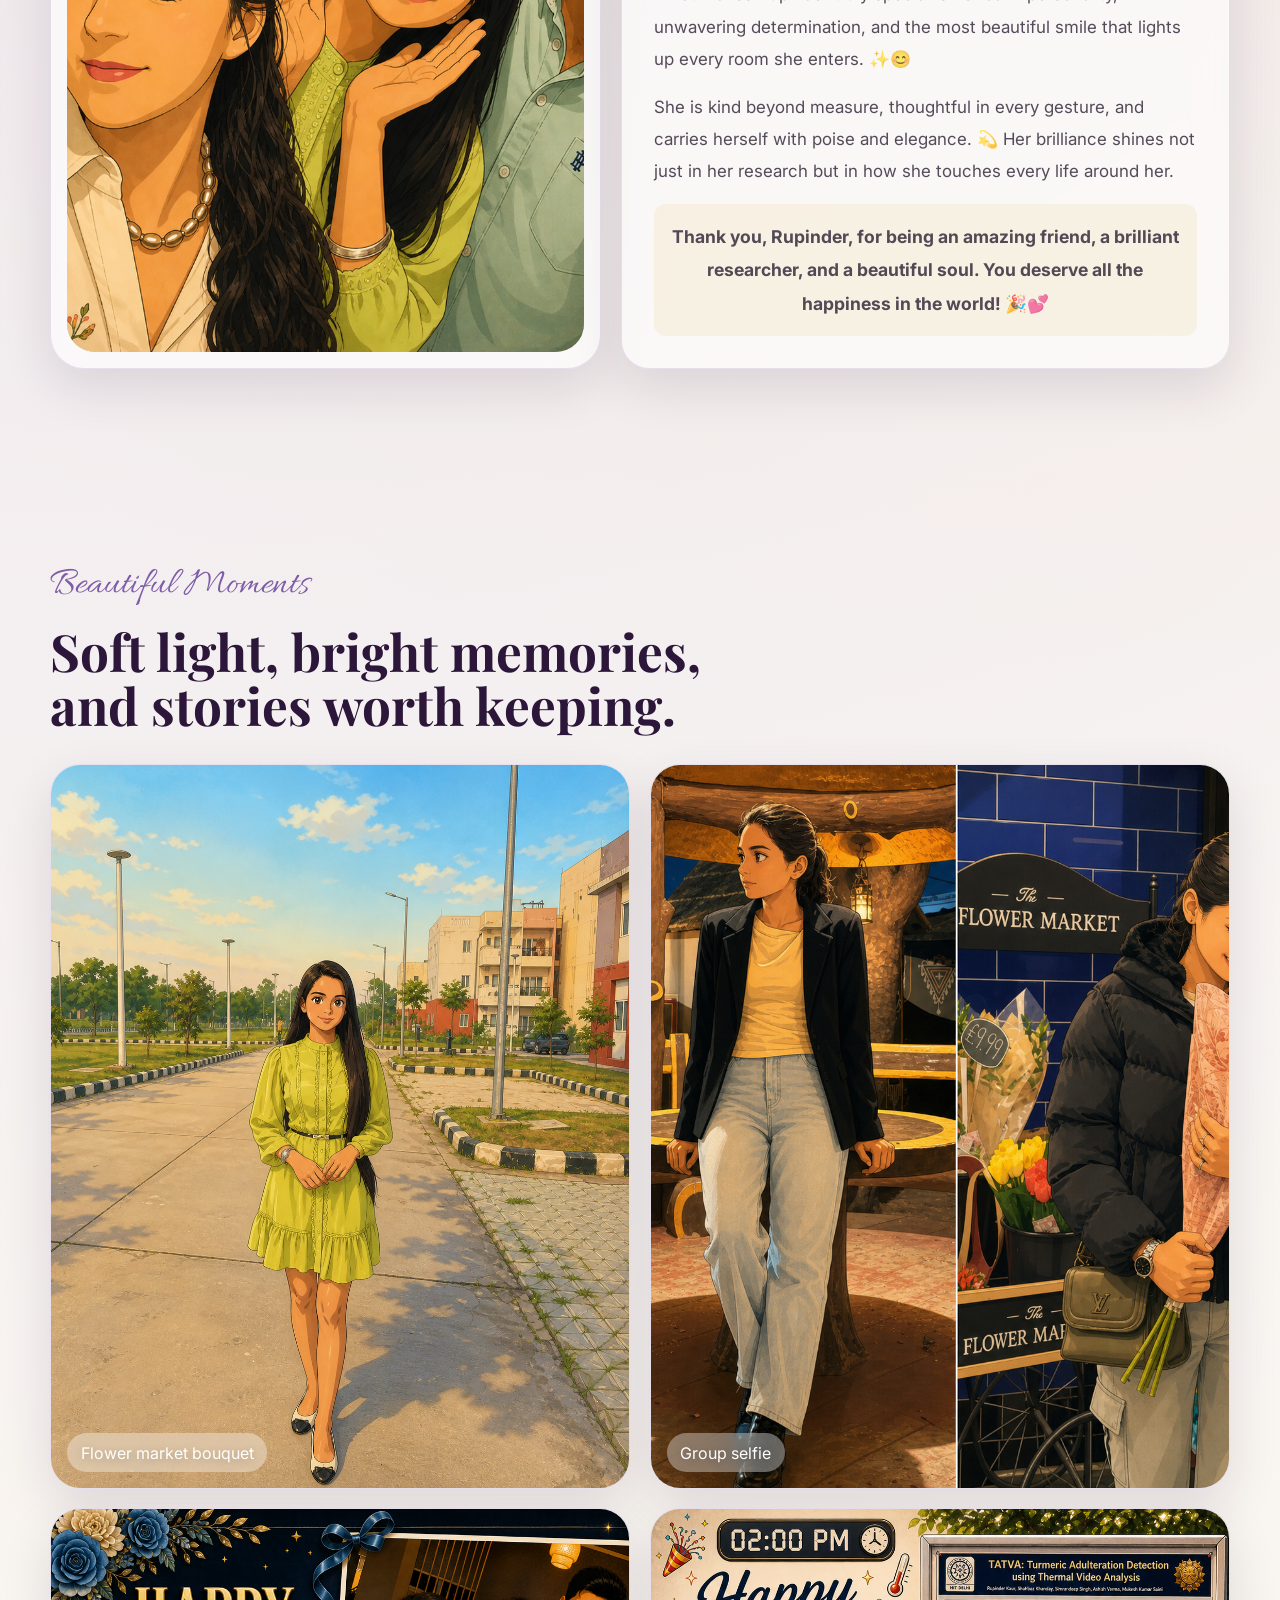
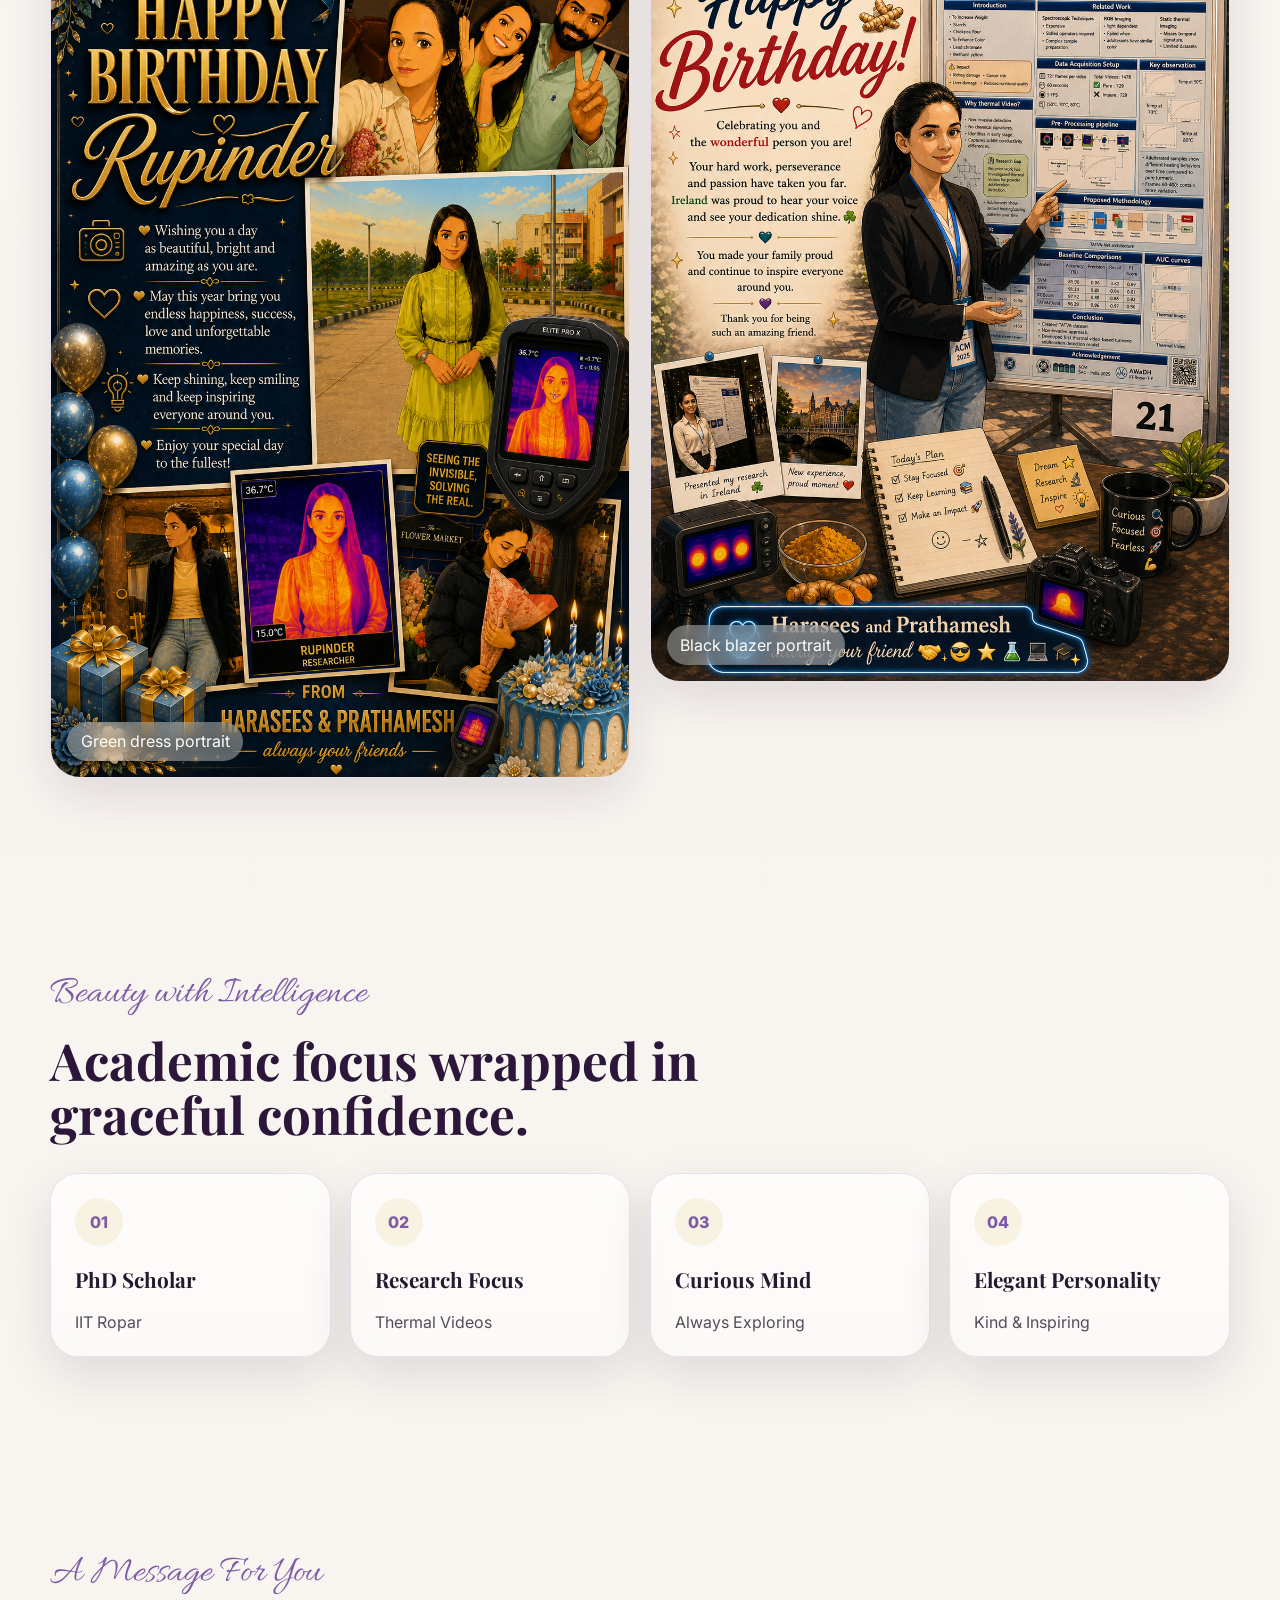
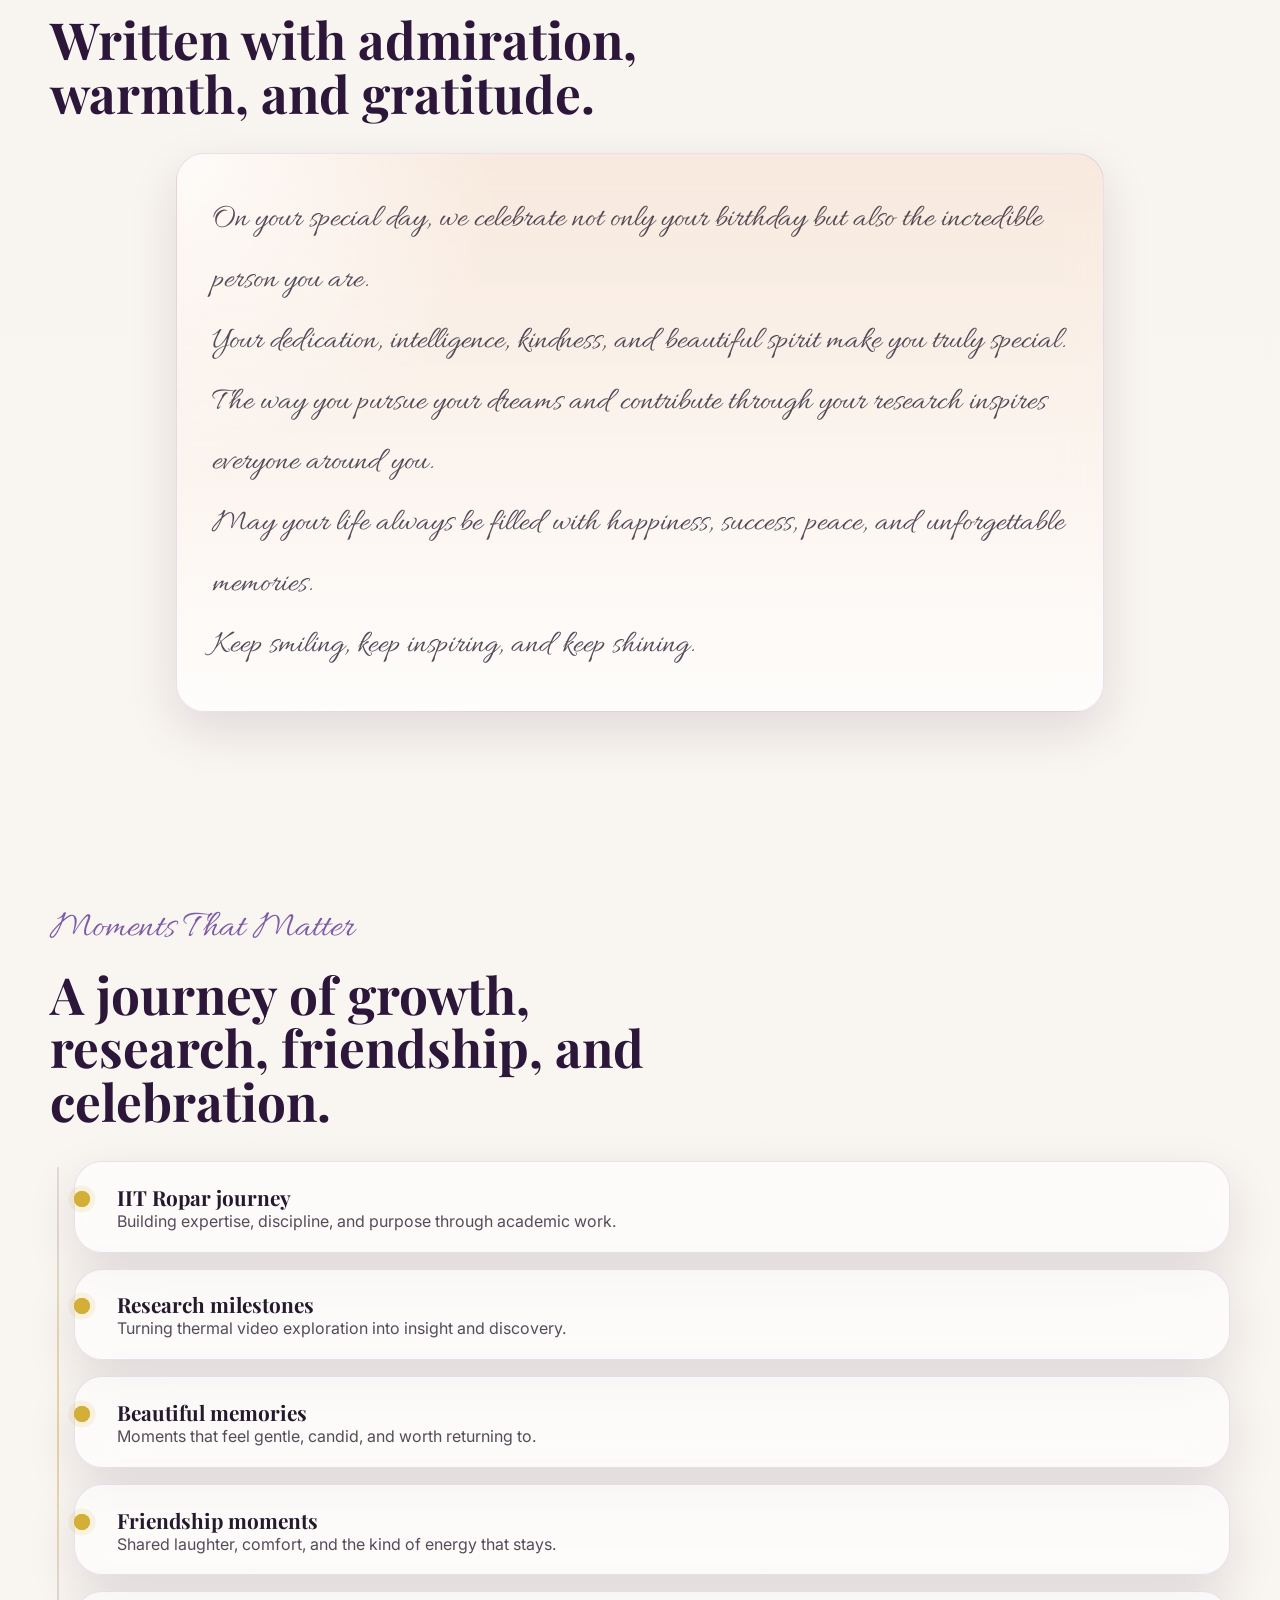
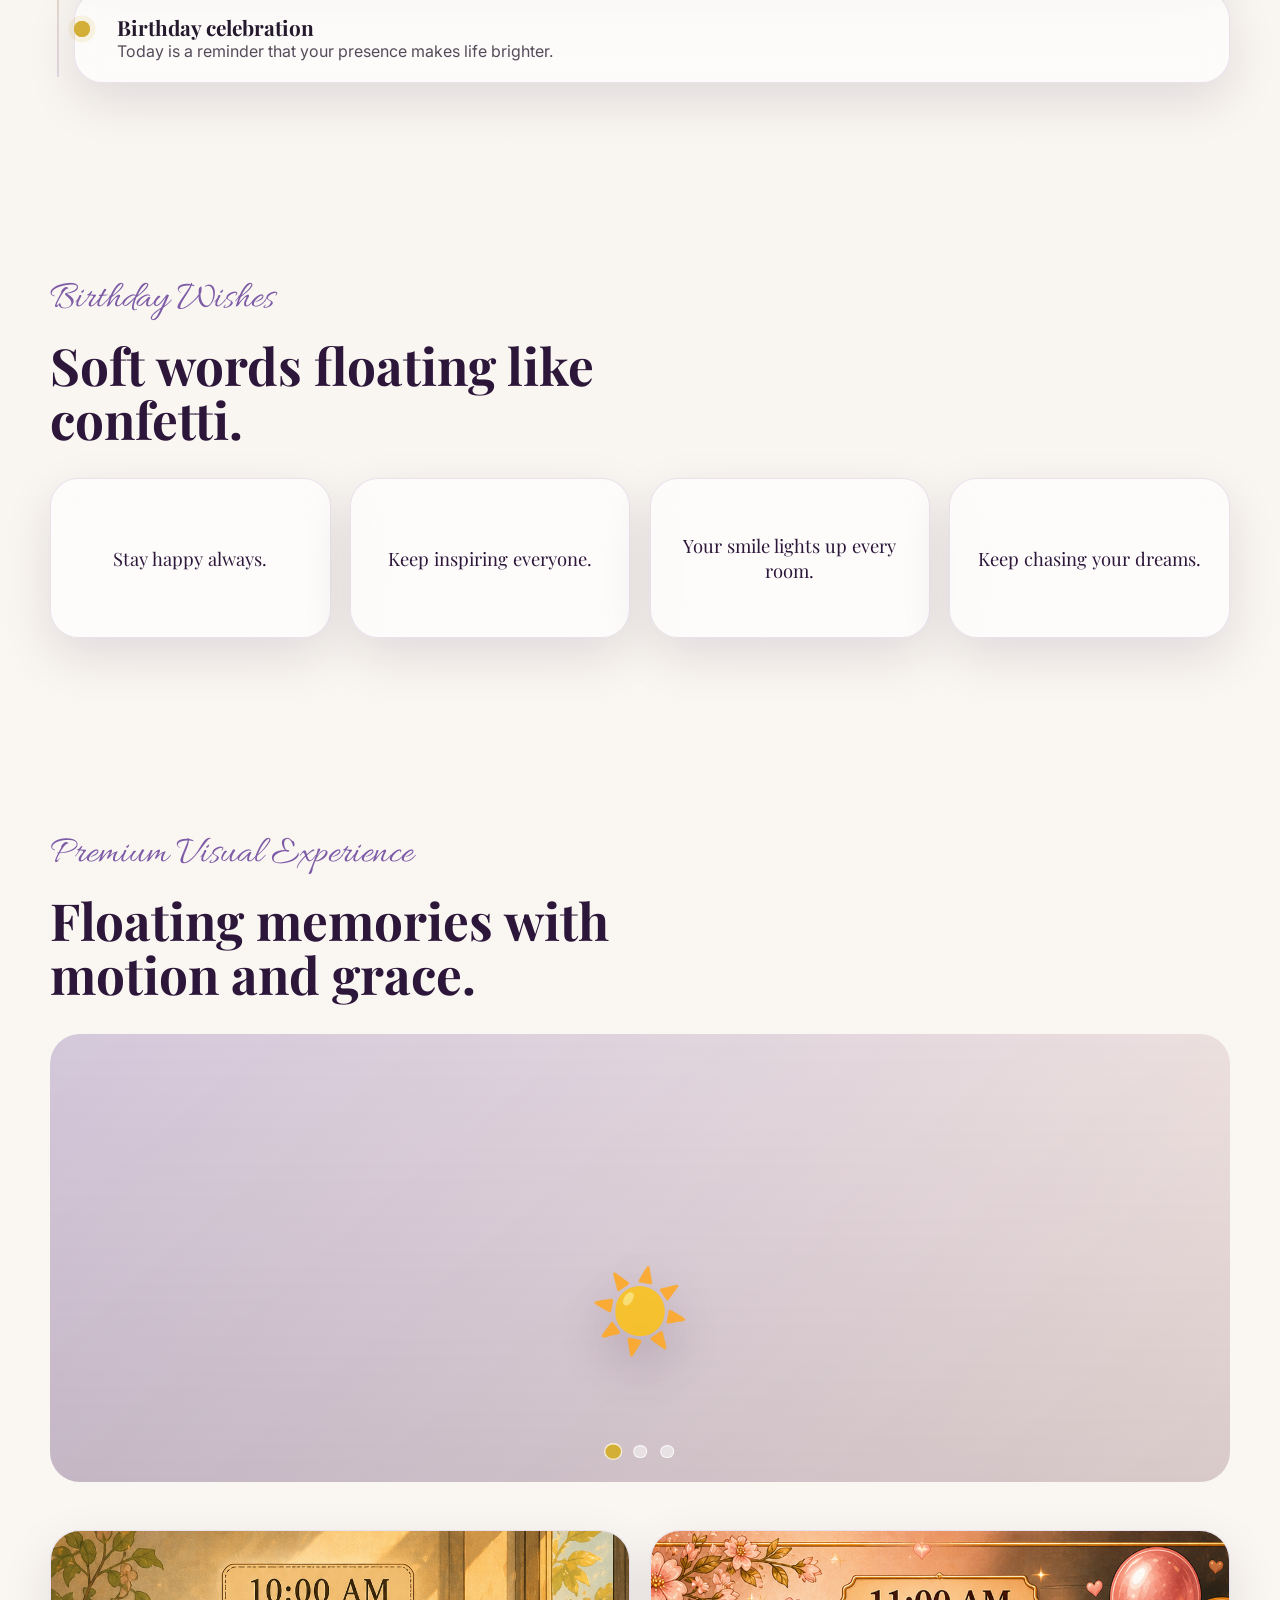
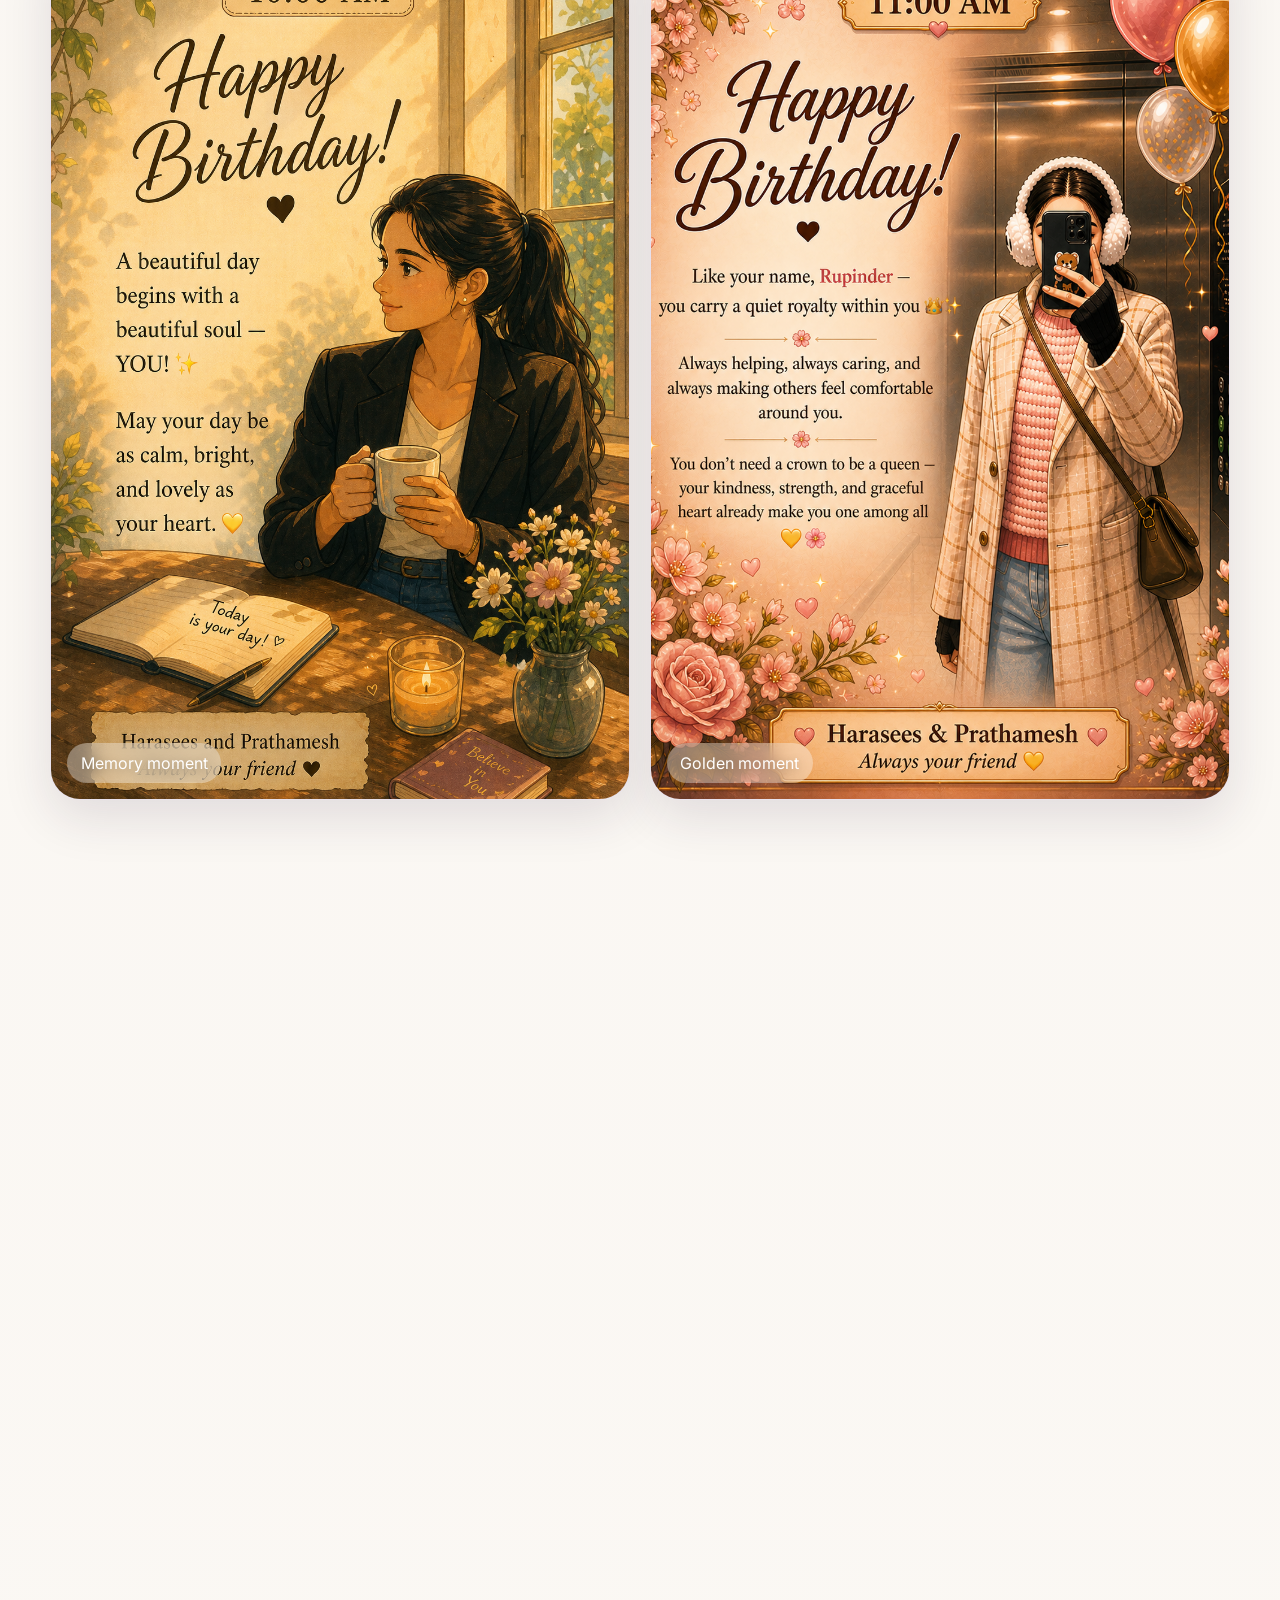
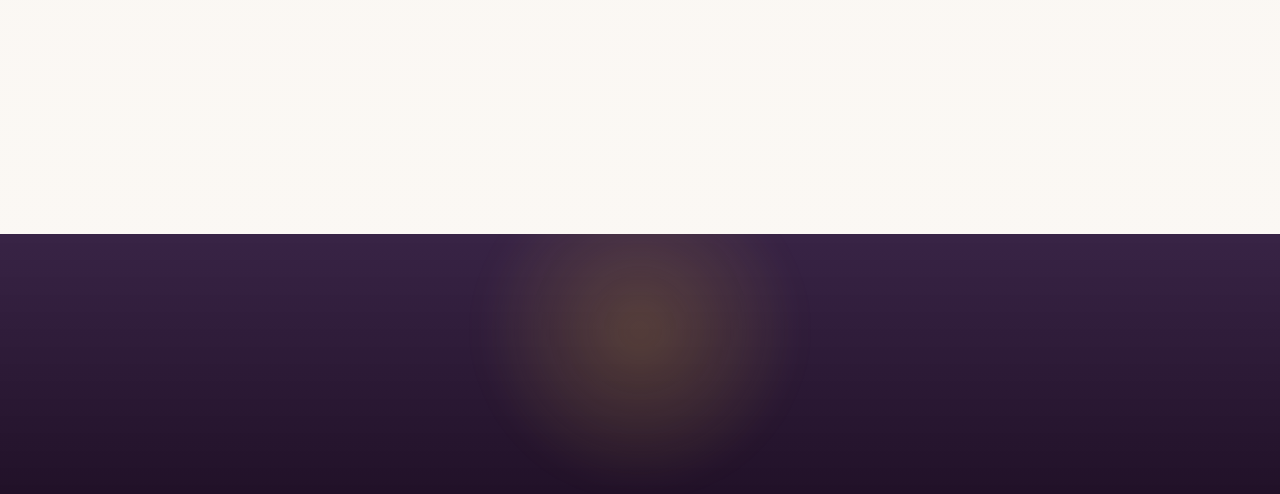
==== commit e9aeb006: "rr" ====
--- a/index.html
+++ b/index.html
@@ -18,7 +18,7 @@
   
   <!-- Happy Birthday Song Audio -->
   <audio id="birthdayAudio" preload="metadata">
-    <source src="https://assets.mixkit.co/active_storage/sfx/1111/1111-preview.mp3" type="audio/mpeg">
+    <source src="https://www.zapsplat.com/wp-content/uploads/2015/sound-effects-70255/zapsplat_musical_happy_birthday_sung_vocals_001_88396.mp3" type="audio/mpeg">
   </audio>
 
   <header class="topbar">
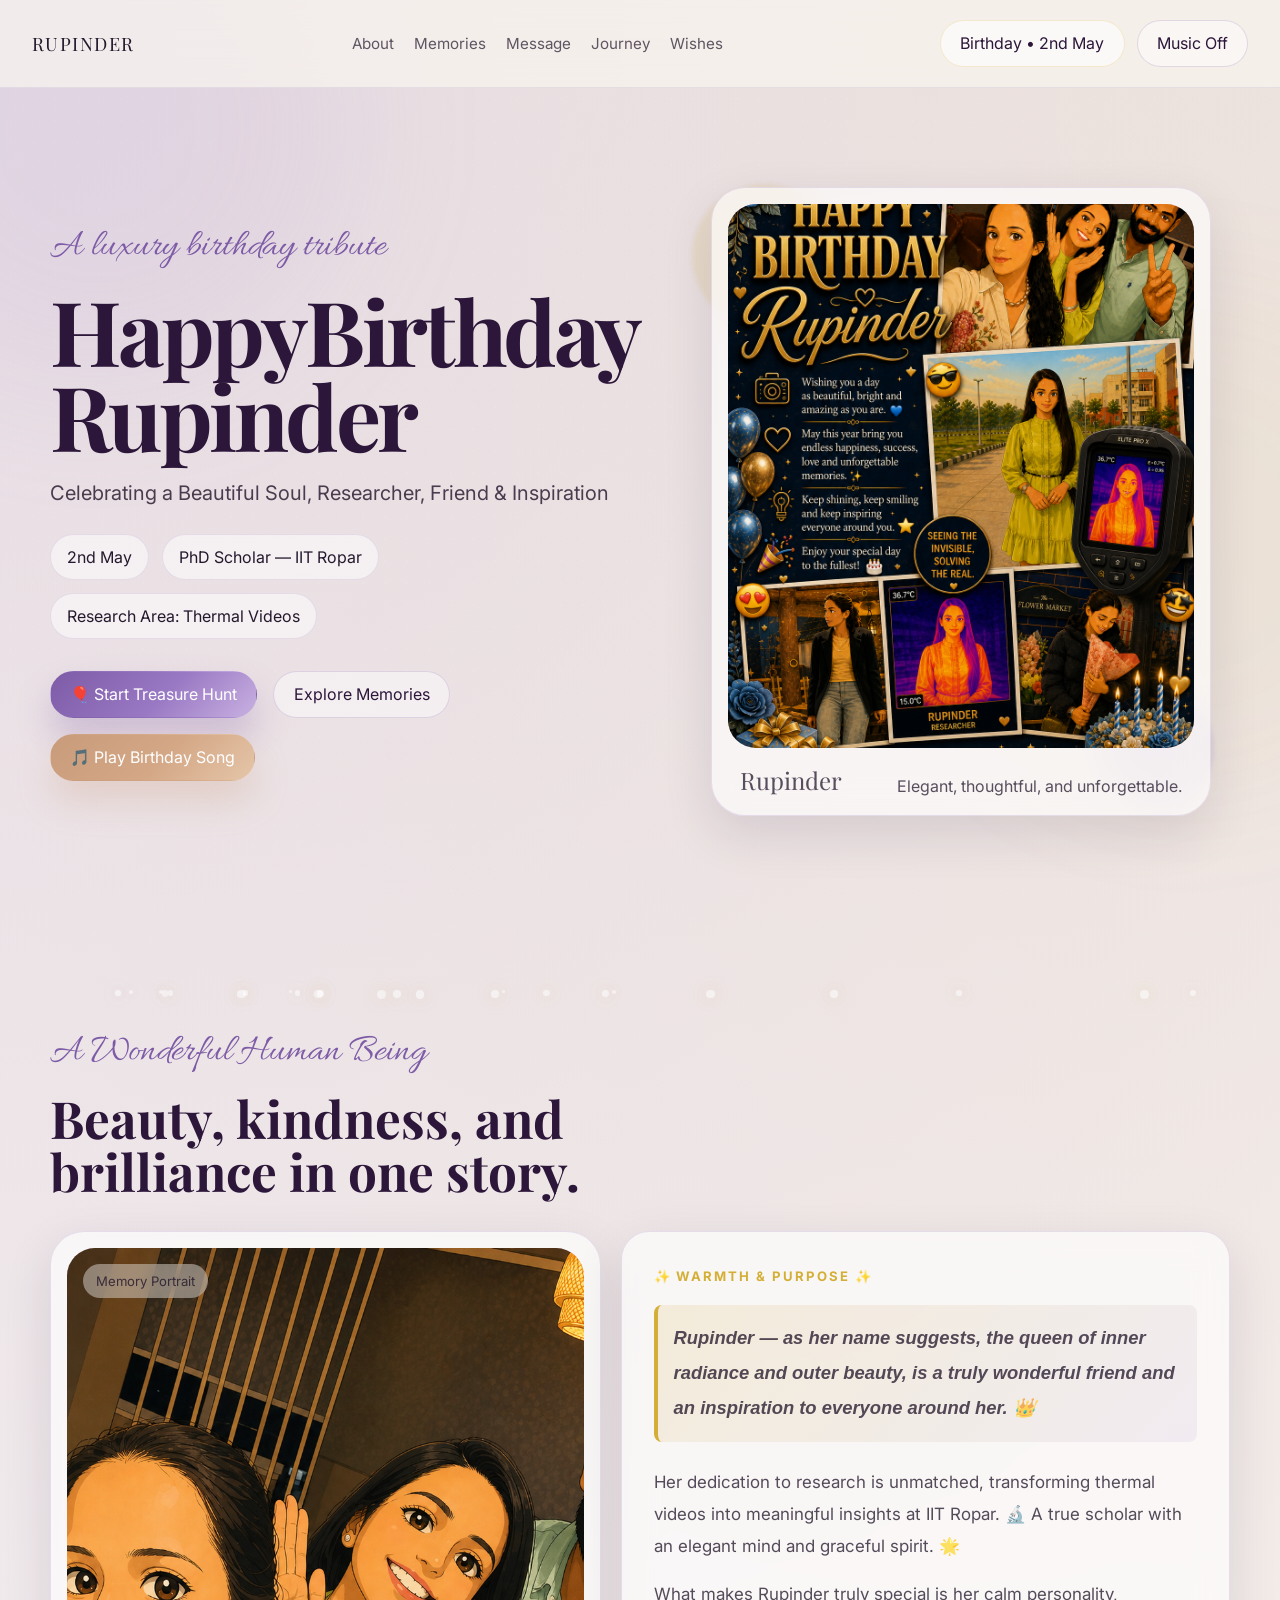
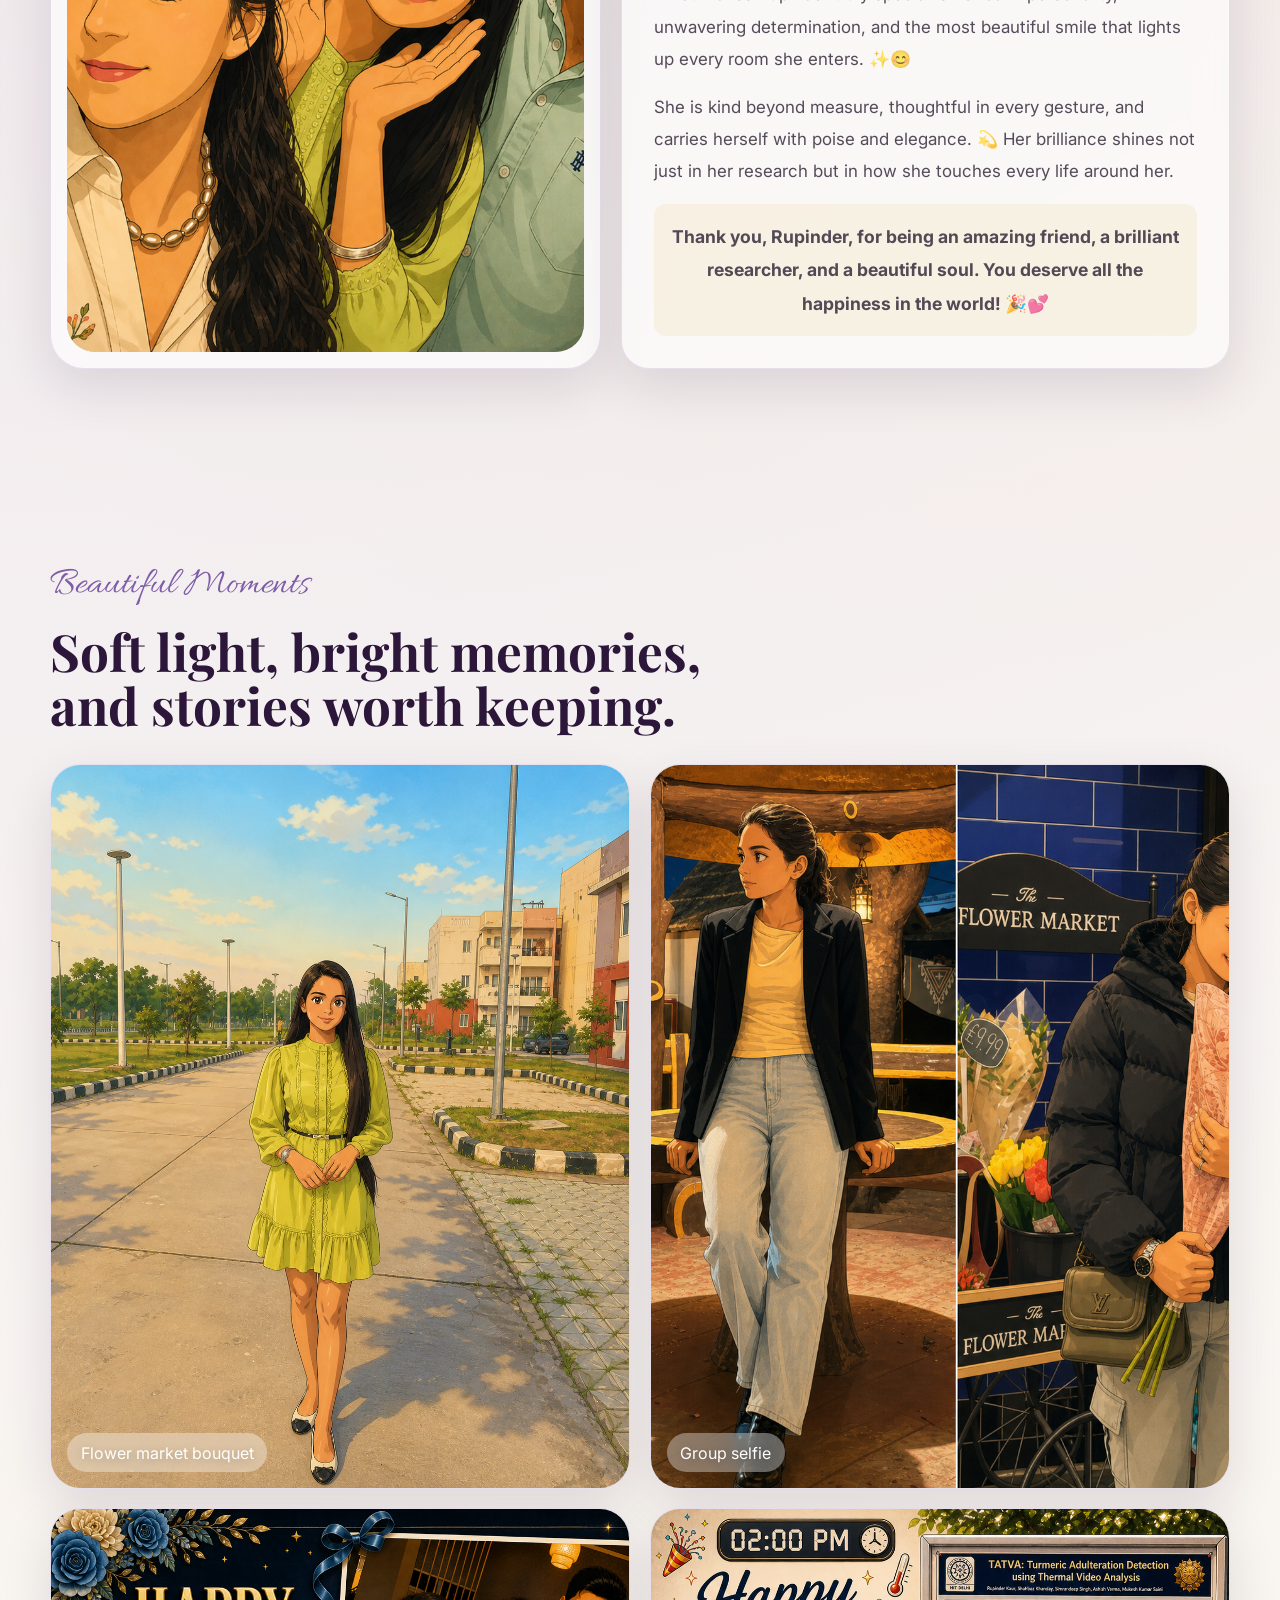
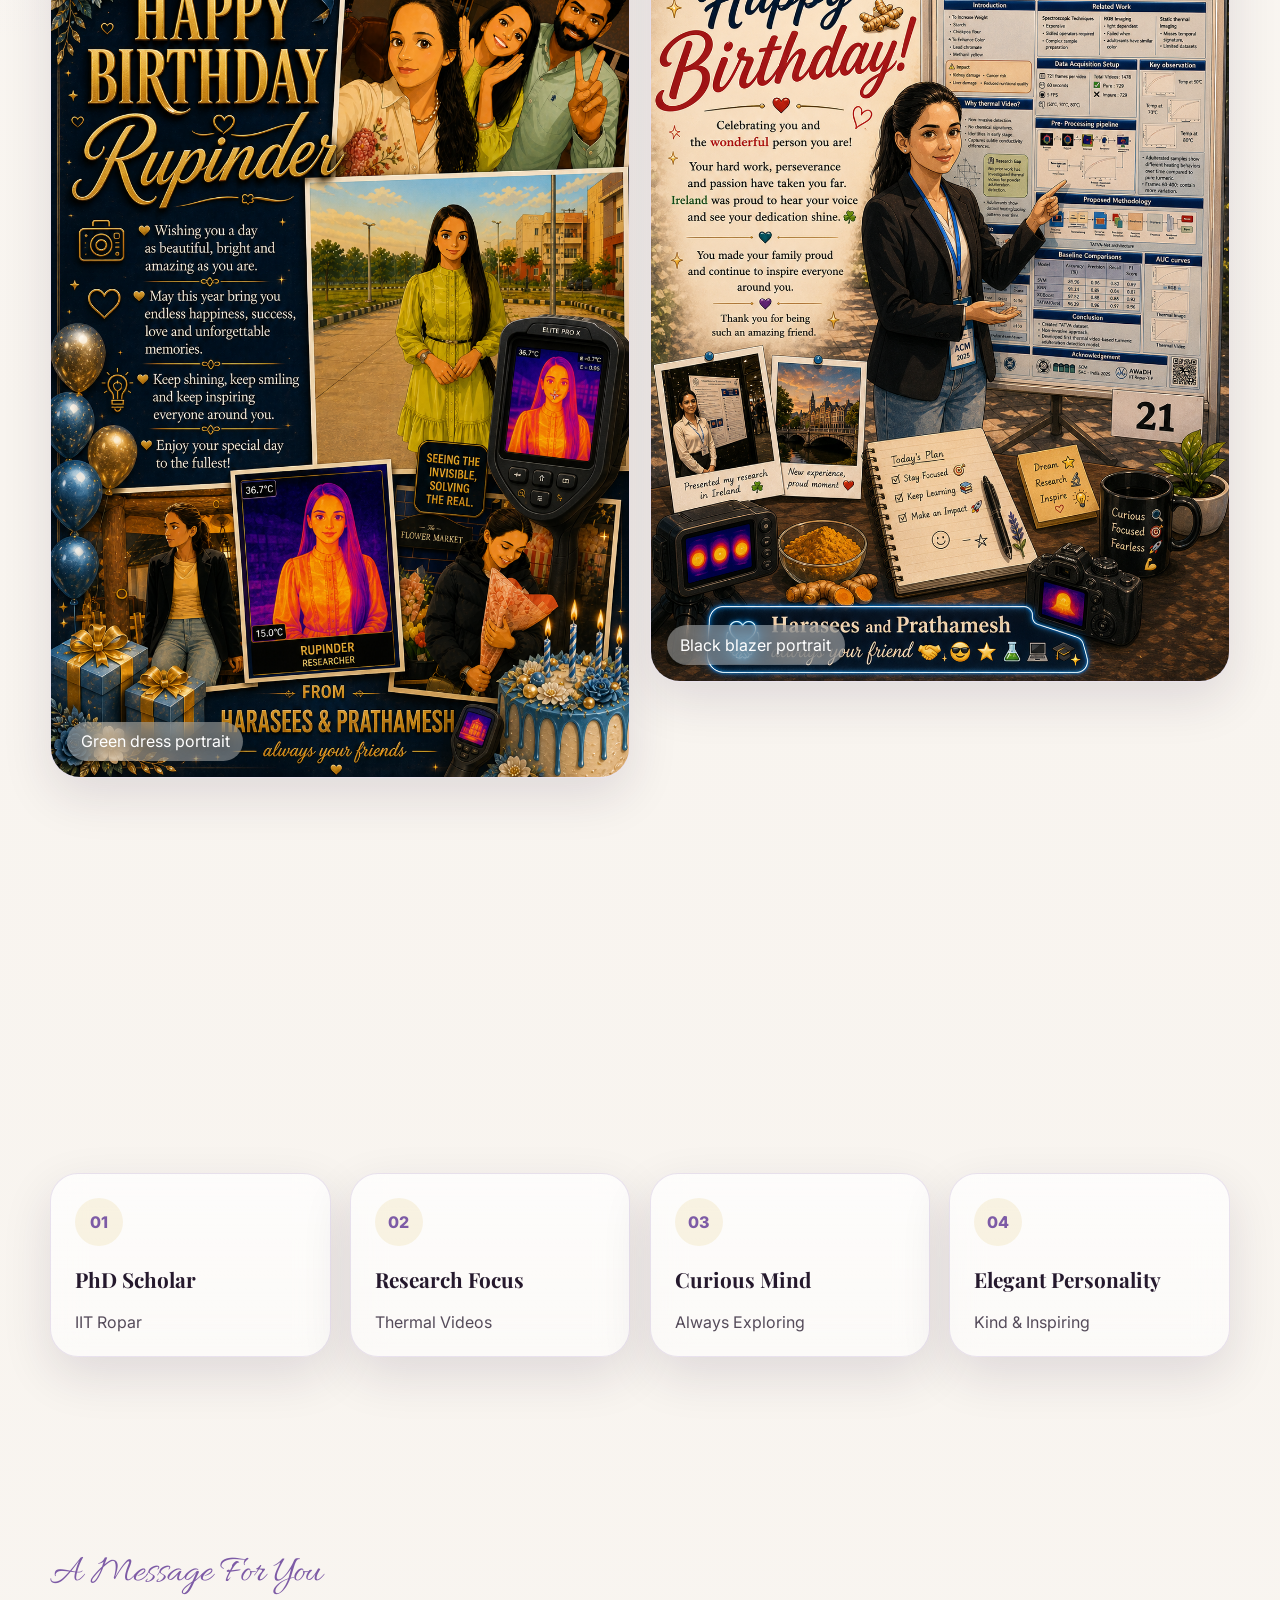
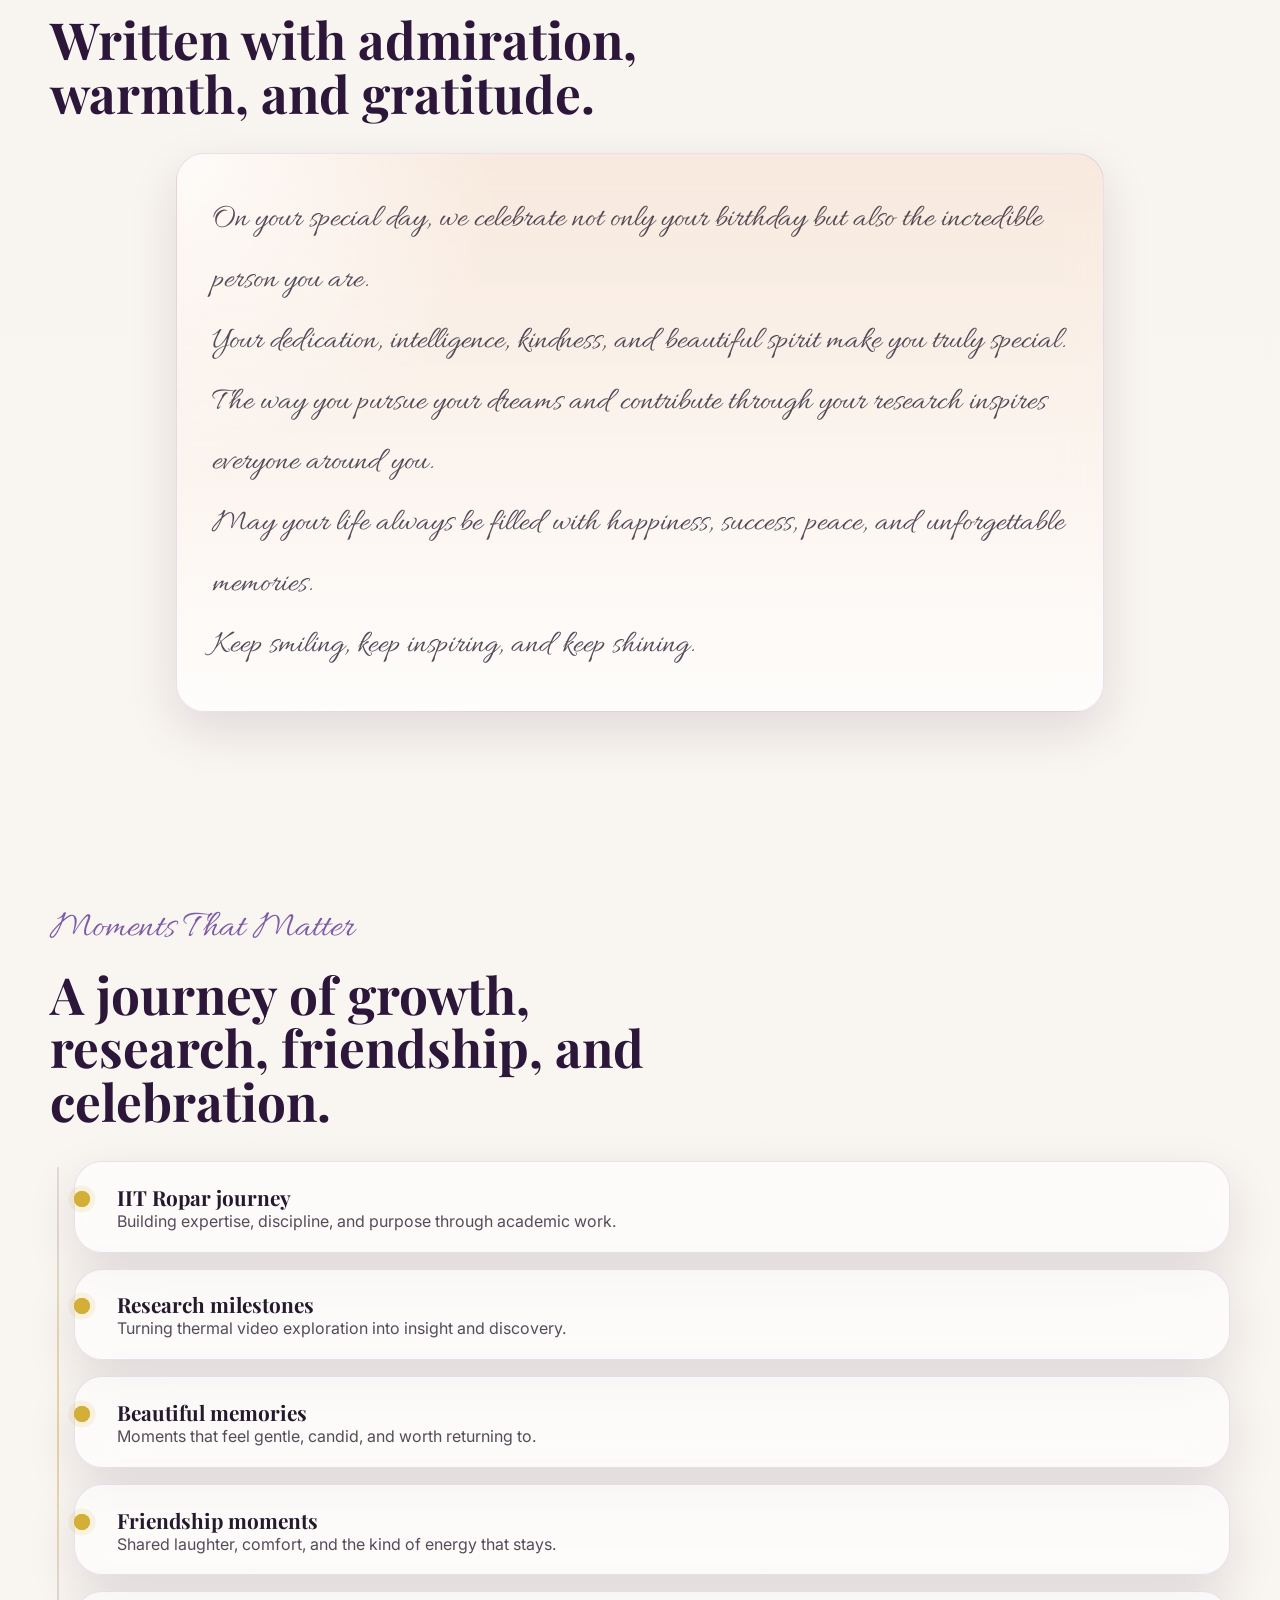
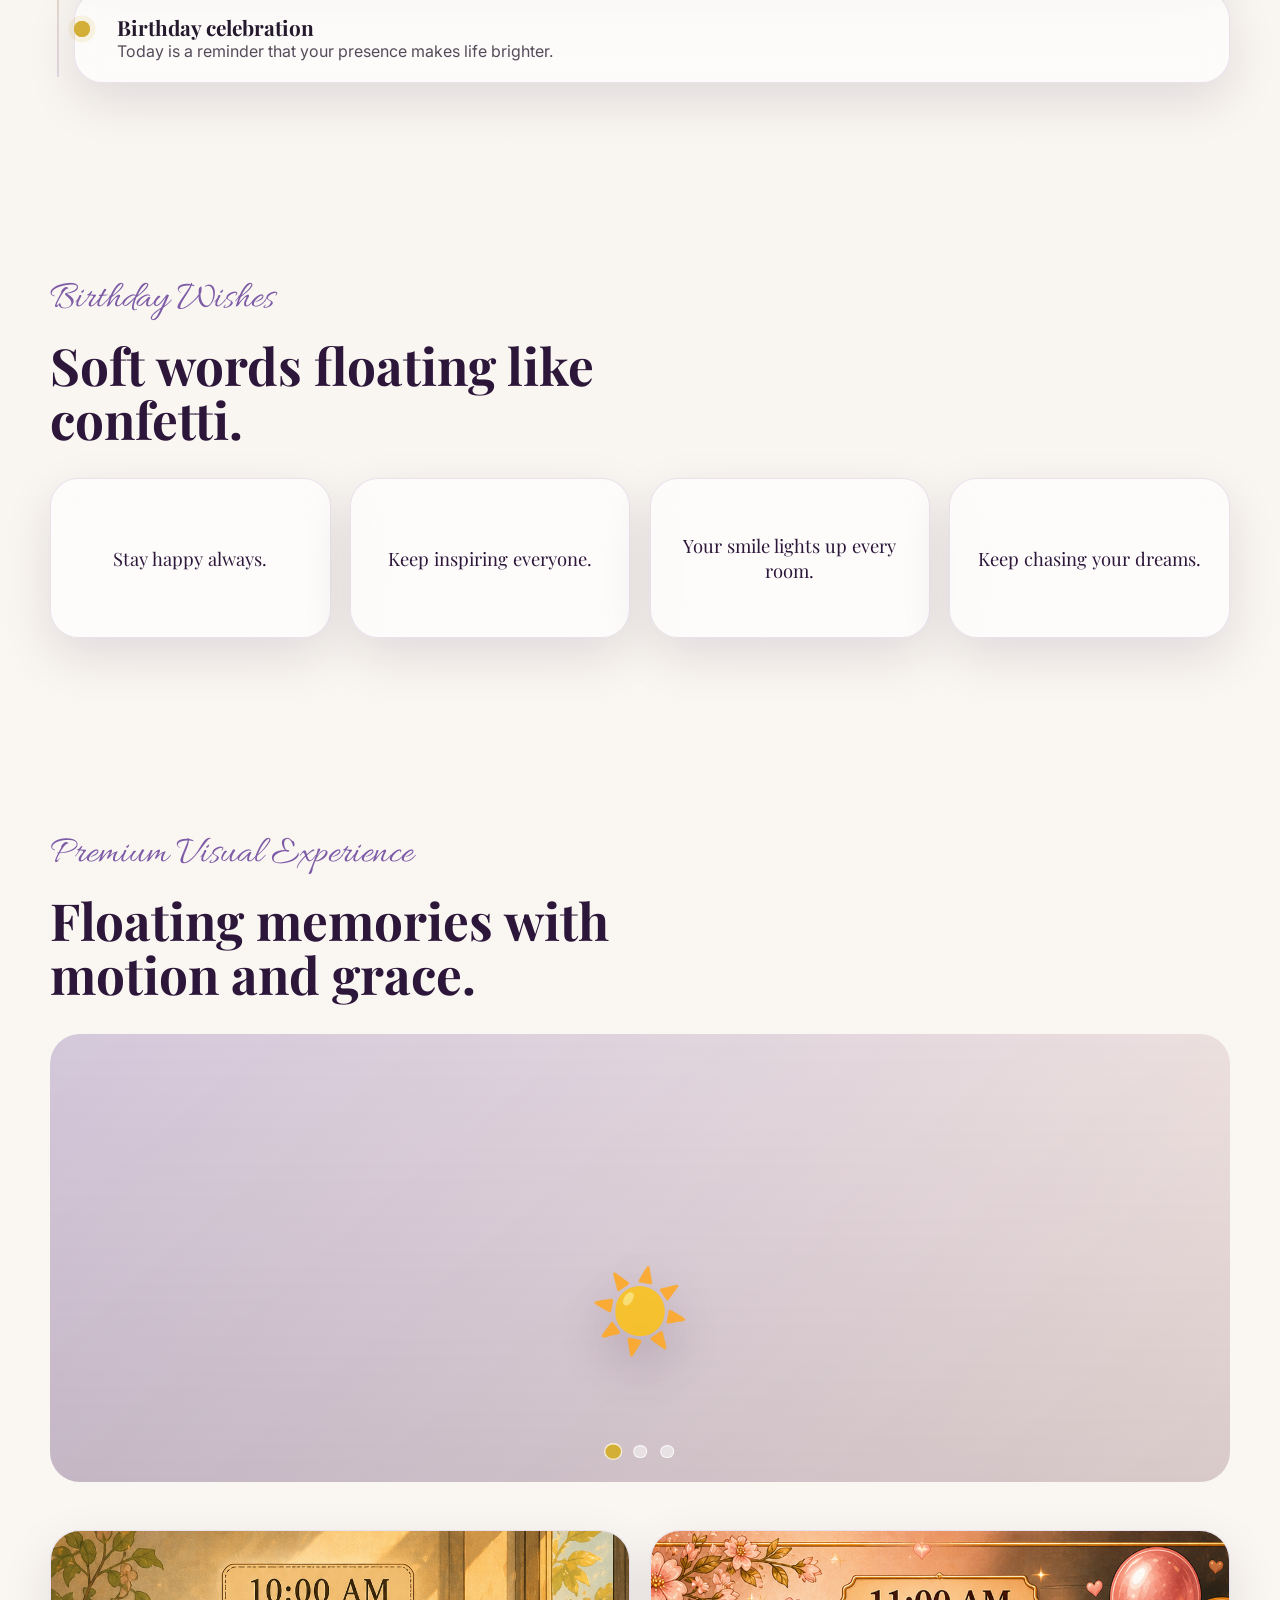
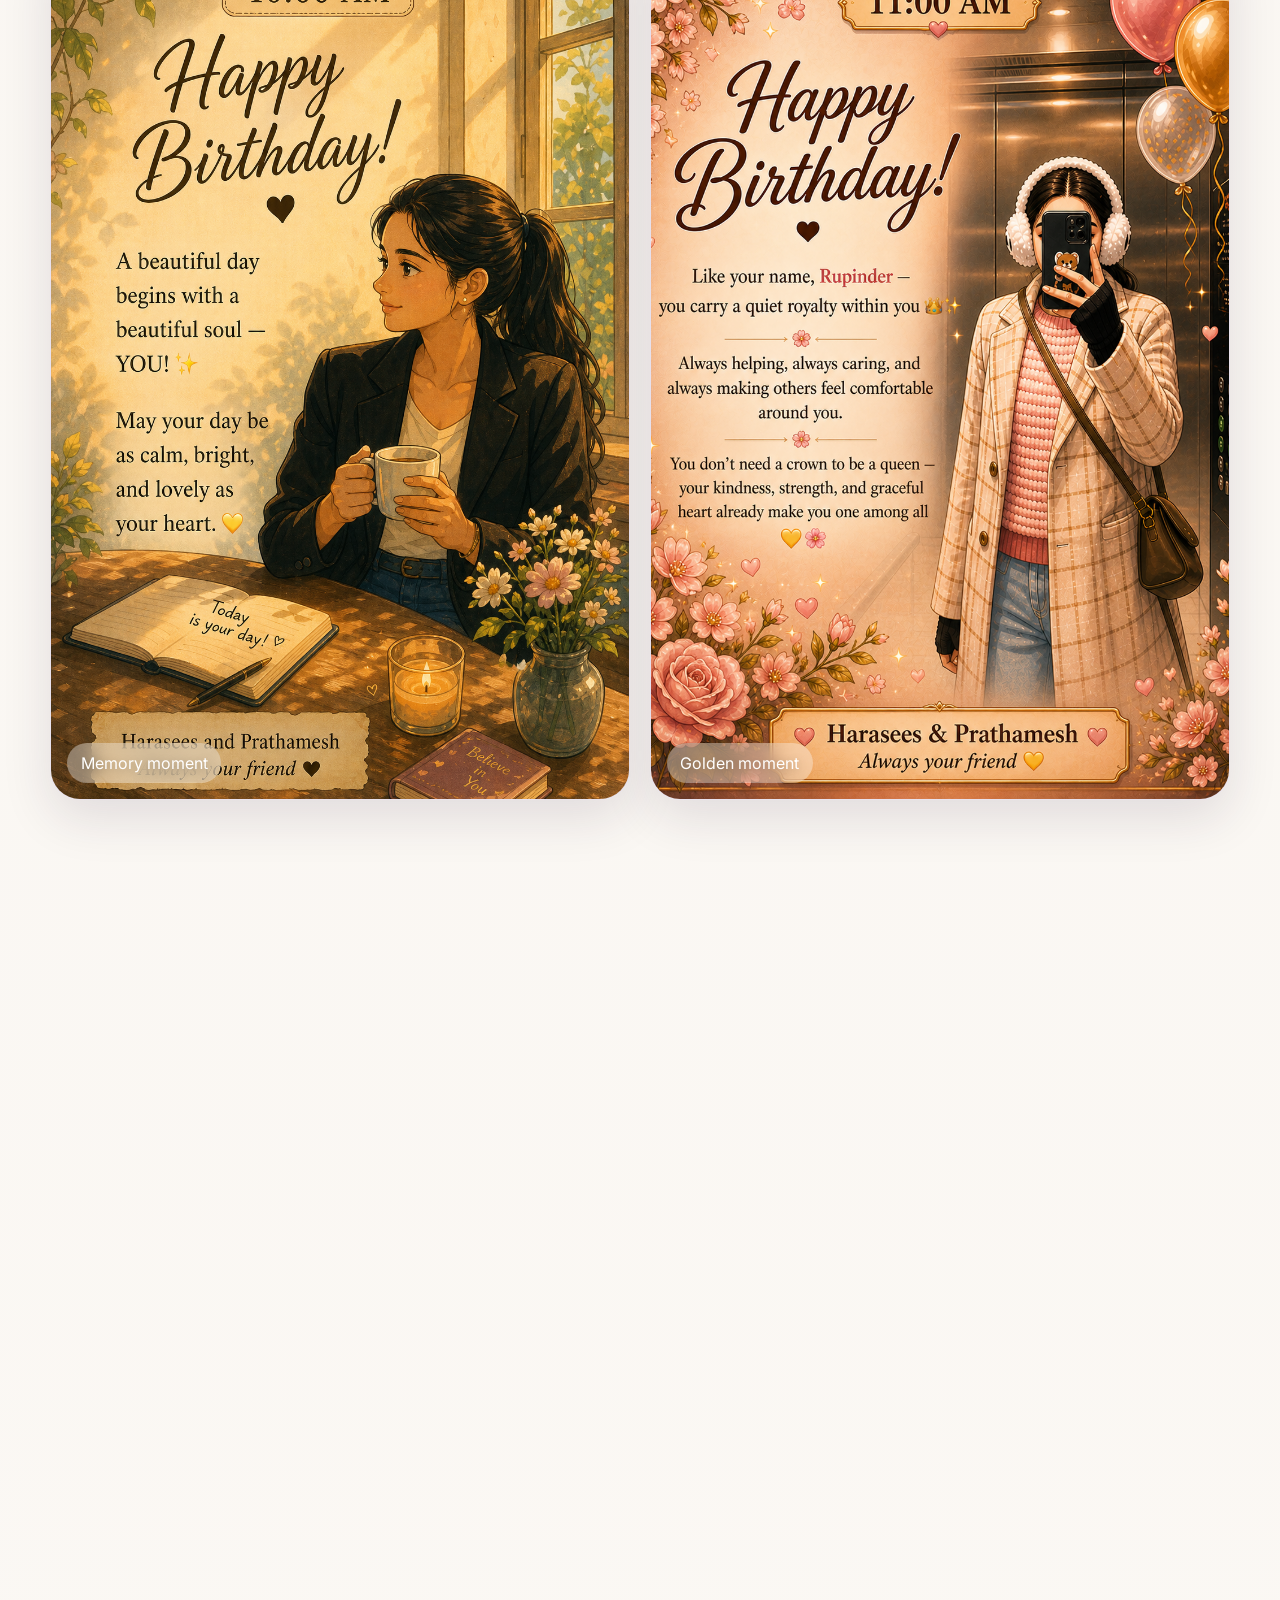
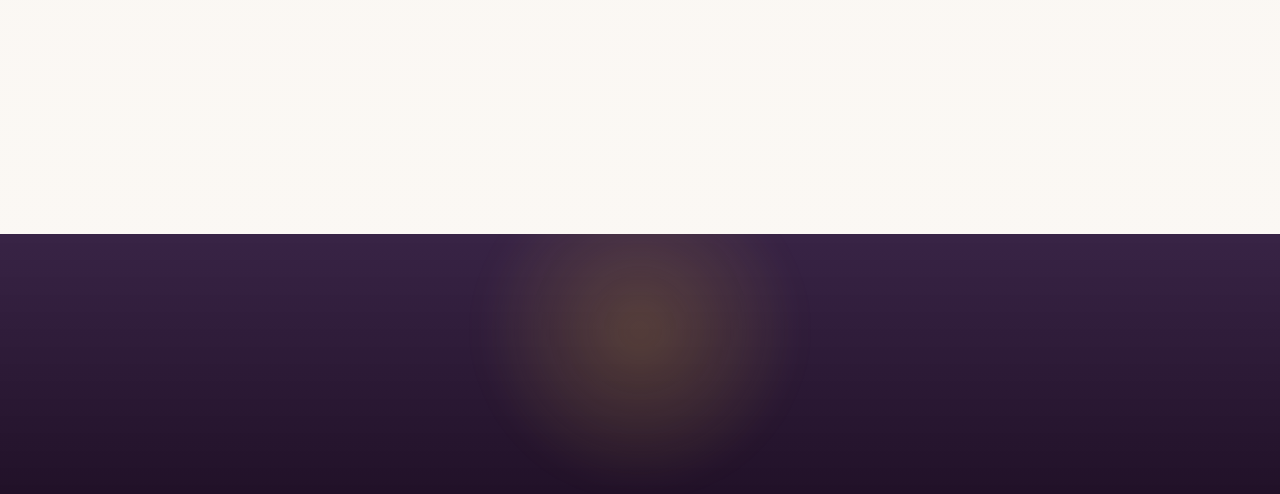
==== commit ad824958: "hh" ====
--- a/index.html
+++ b/index.html
@@ -17,8 +17,9 @@
   <div class="floating-particles" aria-hidden="true"></div>
   
   <!-- Happy Birthday Song Audio -->
-  <audio id="birthdayAudio" preload="metadata">
-    <source src="https://www.zapsplat.com/wp-content/uploads/2015/sound-effects-70255/zapsplat_musical_happy_birthday_sung_vocals_001_88396.mp3" type="audio/mpeg">
+  <audio id="birthdayAudio" preload="auto">
+    <source src="https://incompetech.com/music/royalty-free/mp3/Happy%20Birthday.mp3" type="audio/mpeg">
+    <source src="https://www.freepd.com/music/Happy%20Birthday%20Remix.mp3" type="audio/mpeg">
   </audio>
 
   <header class="topbar">
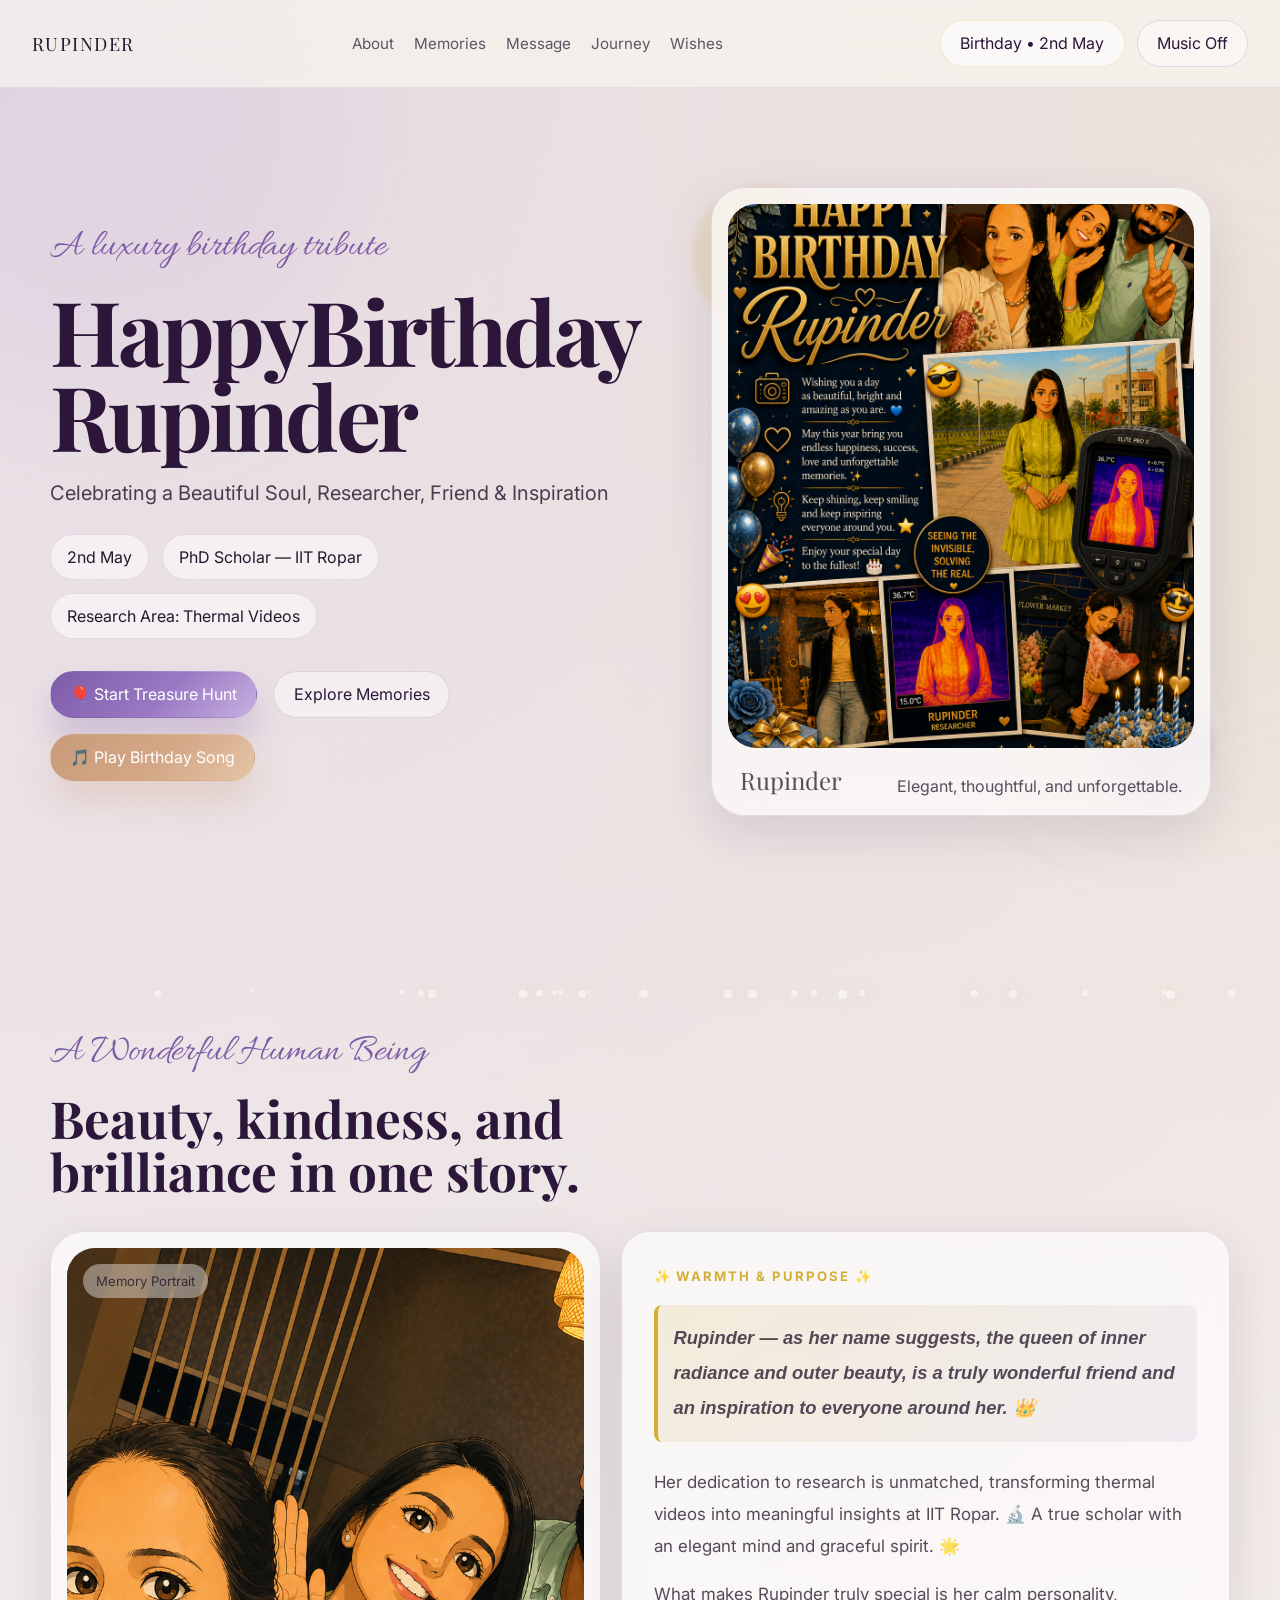
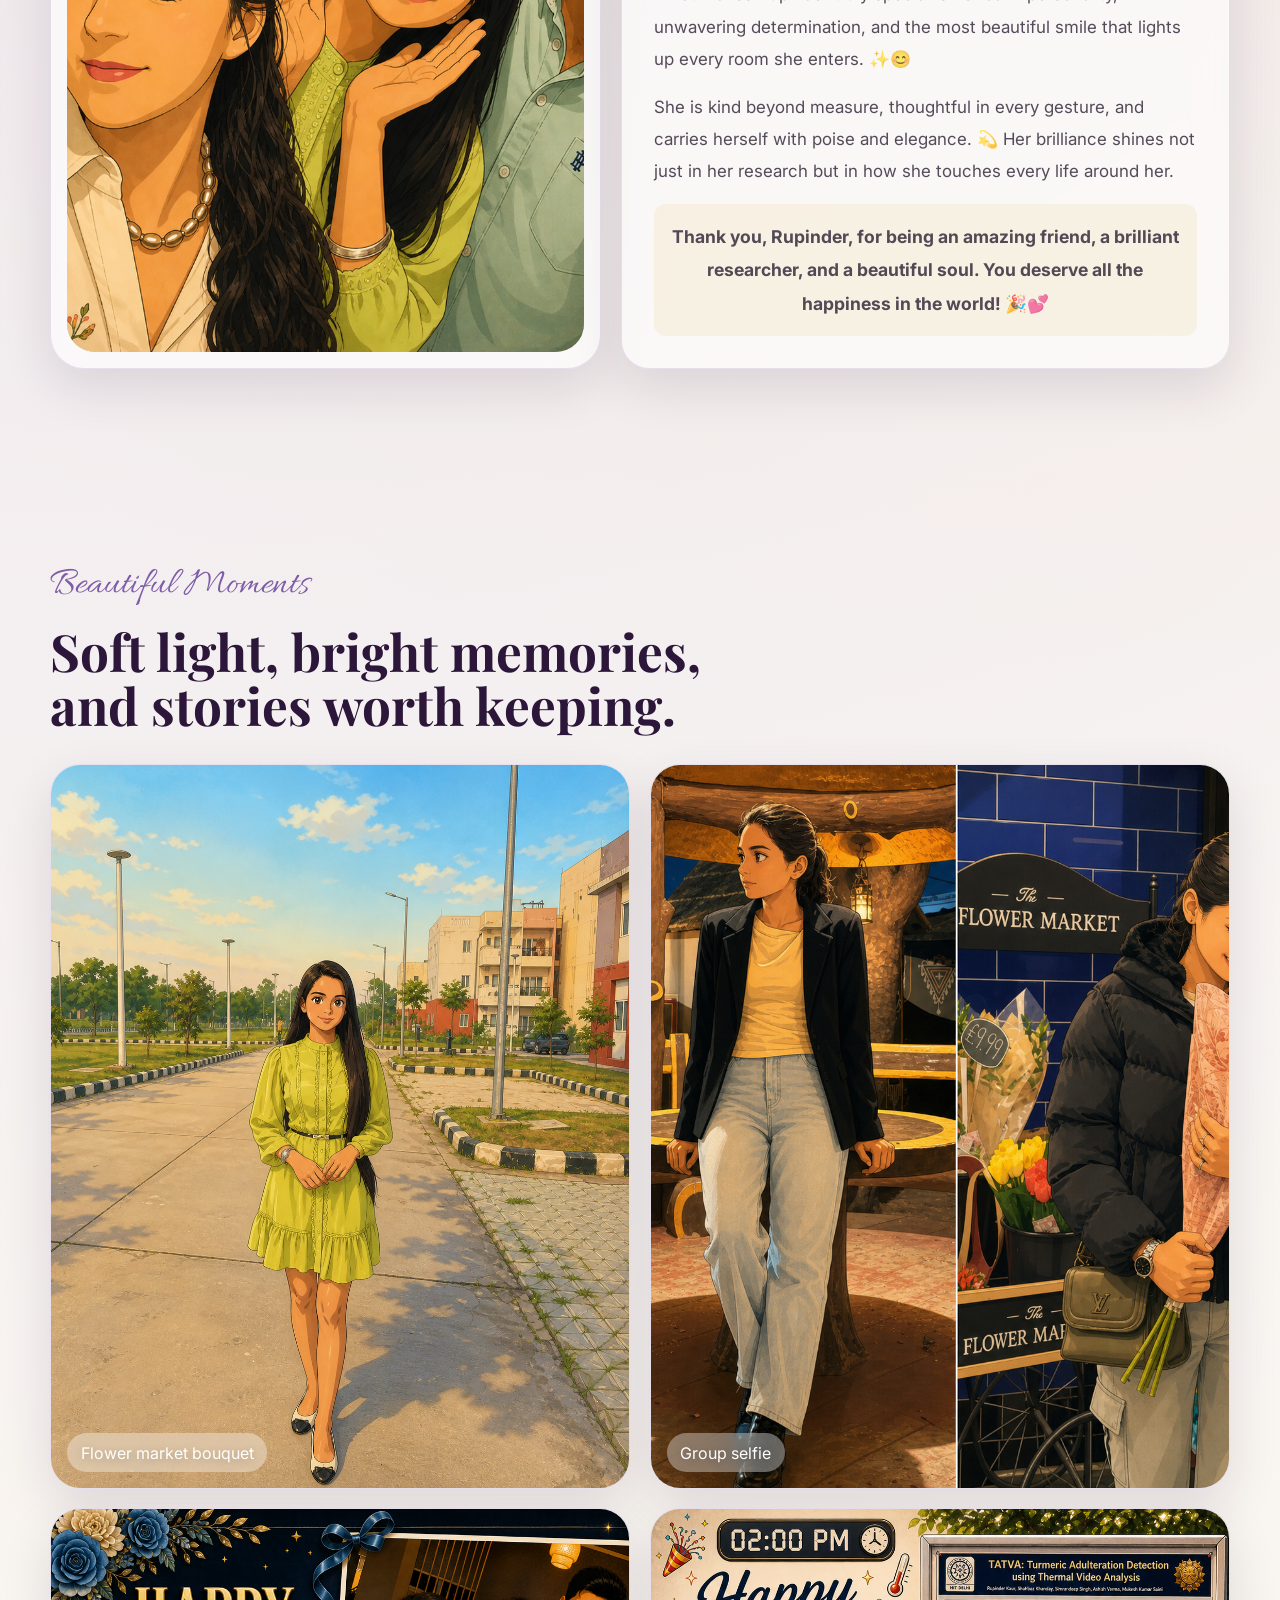
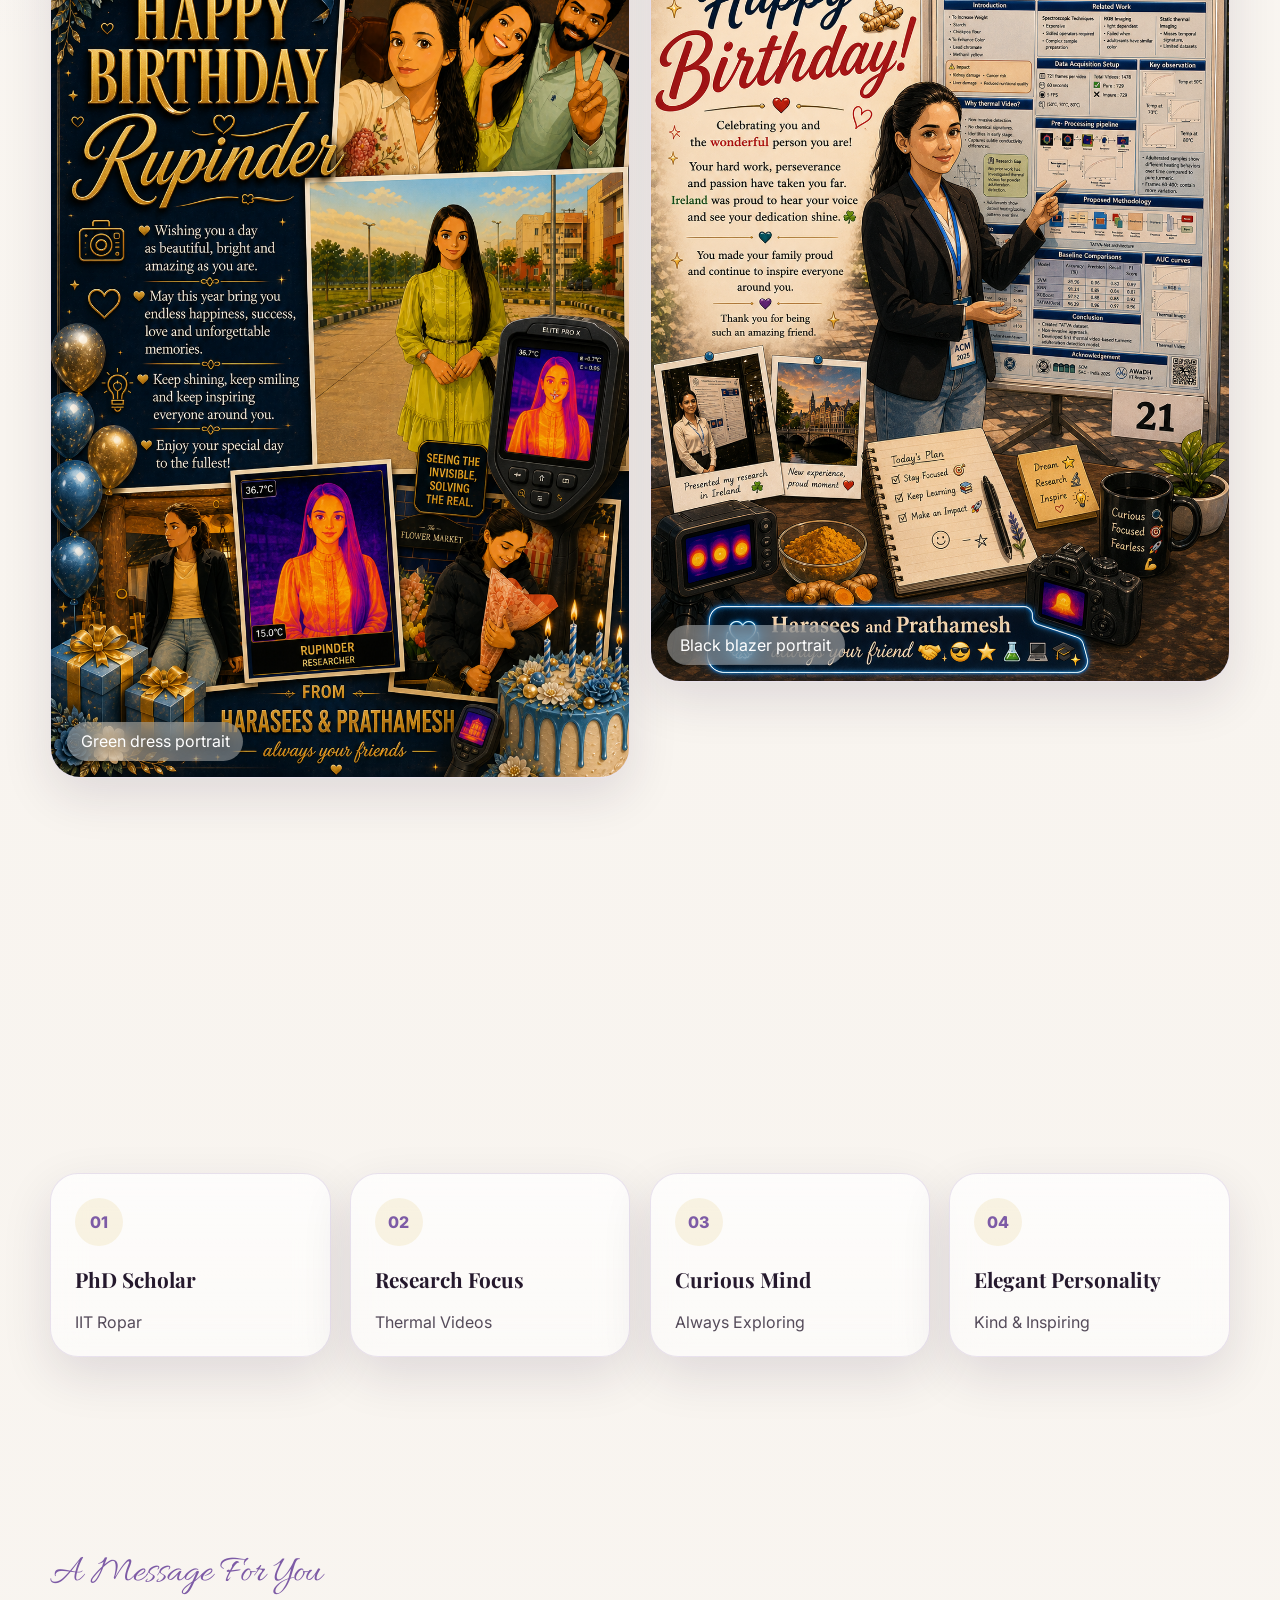
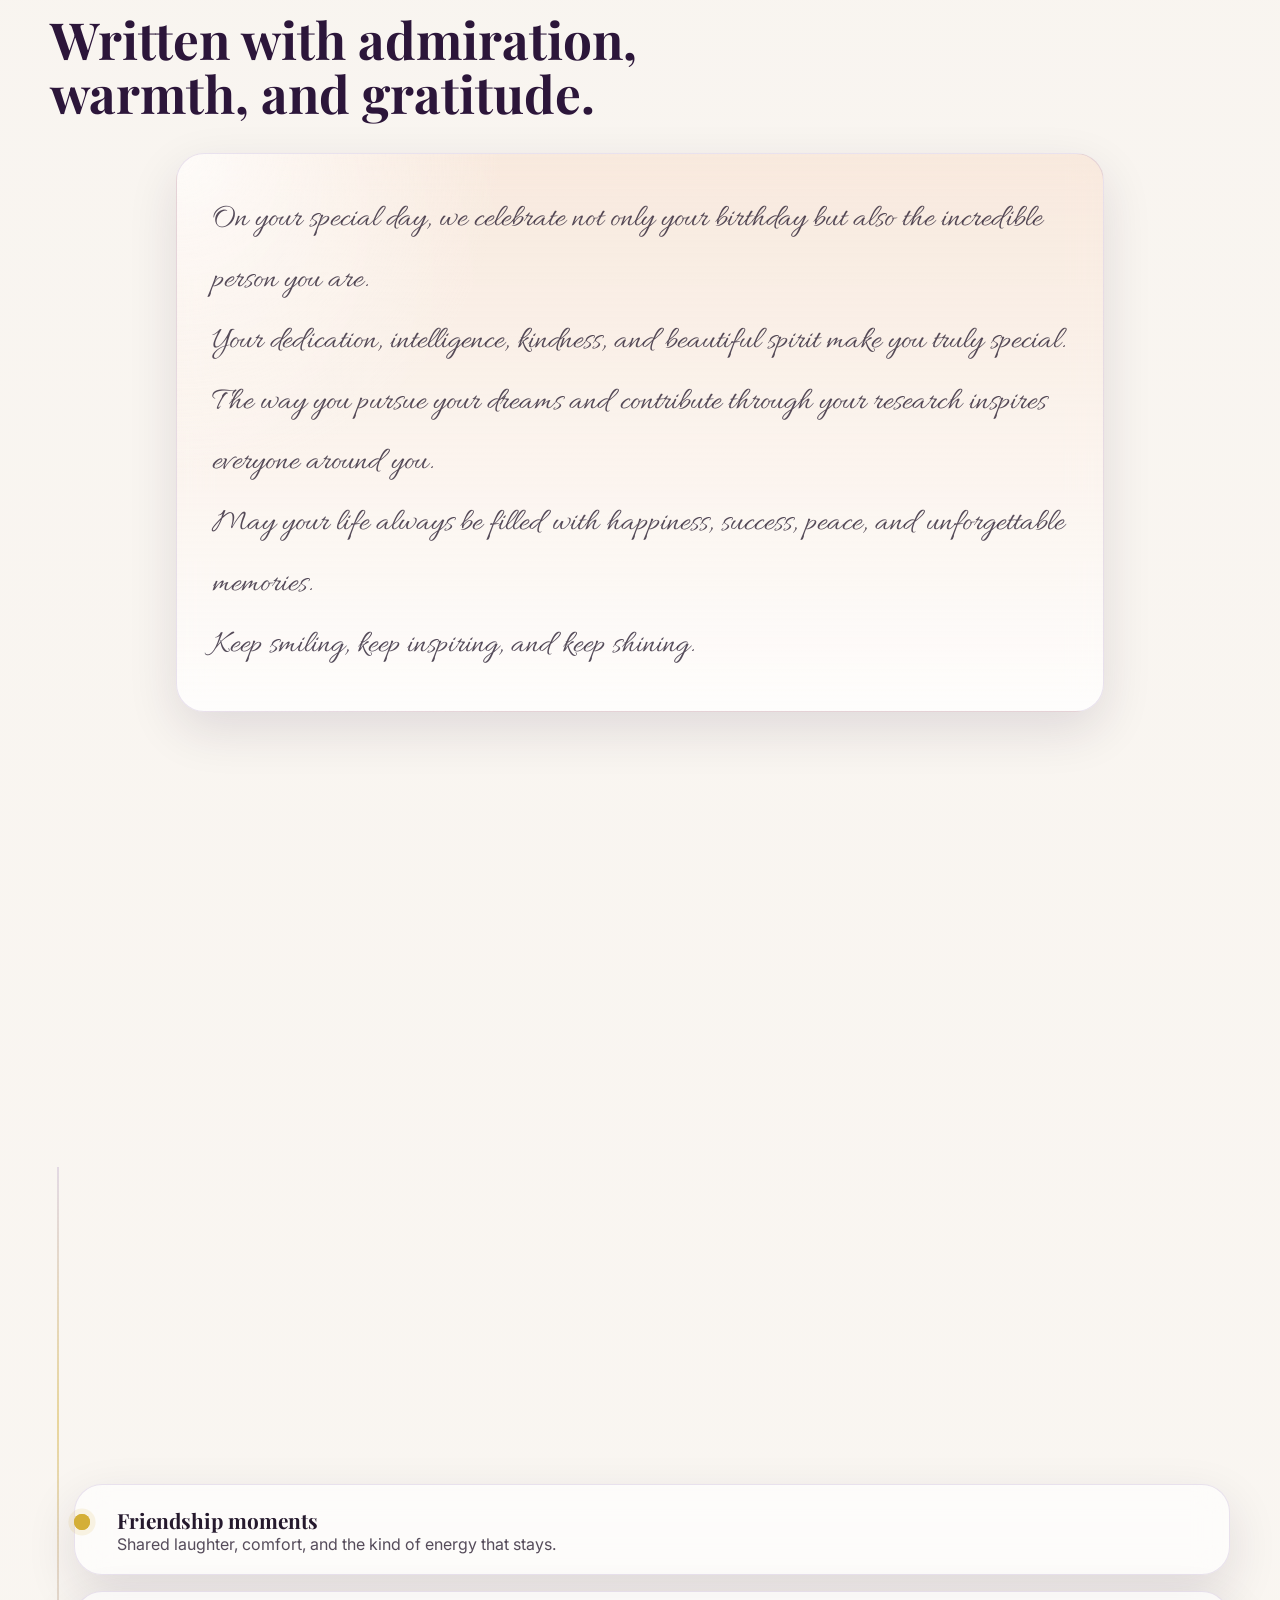
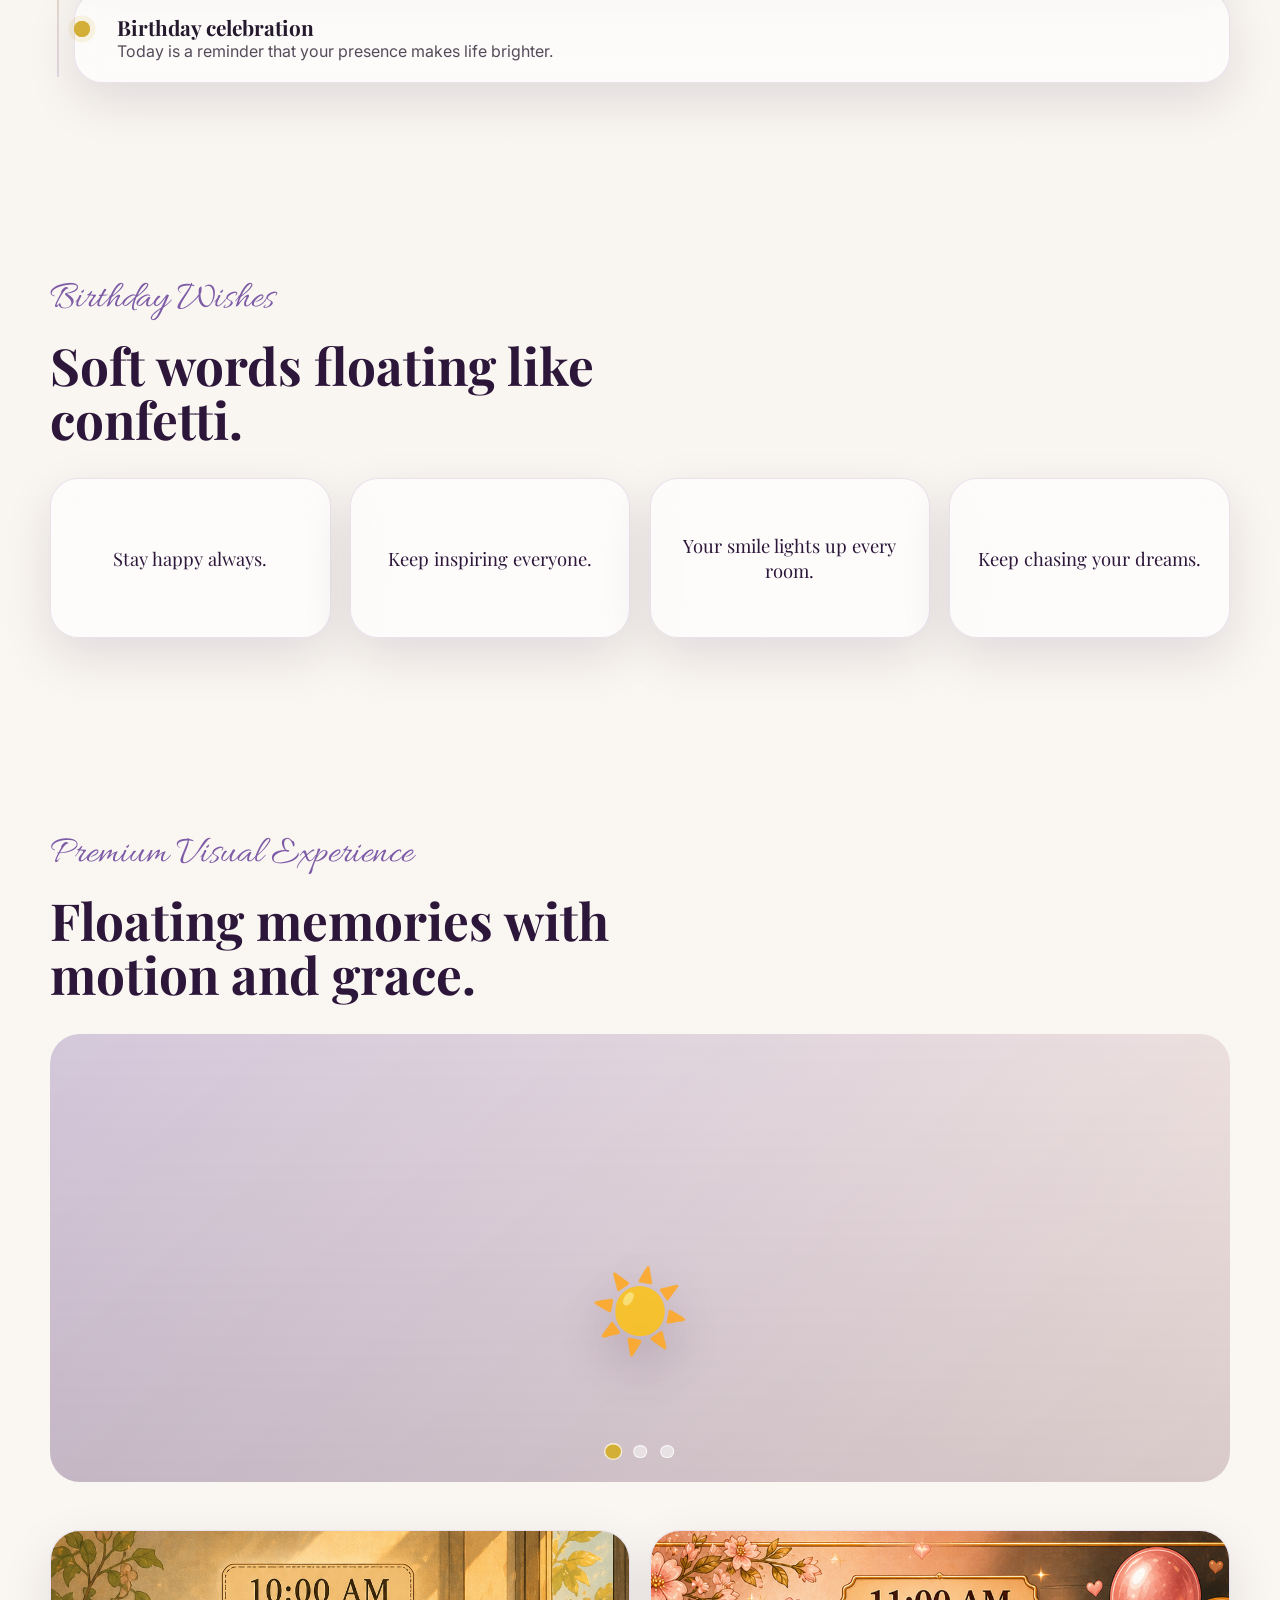
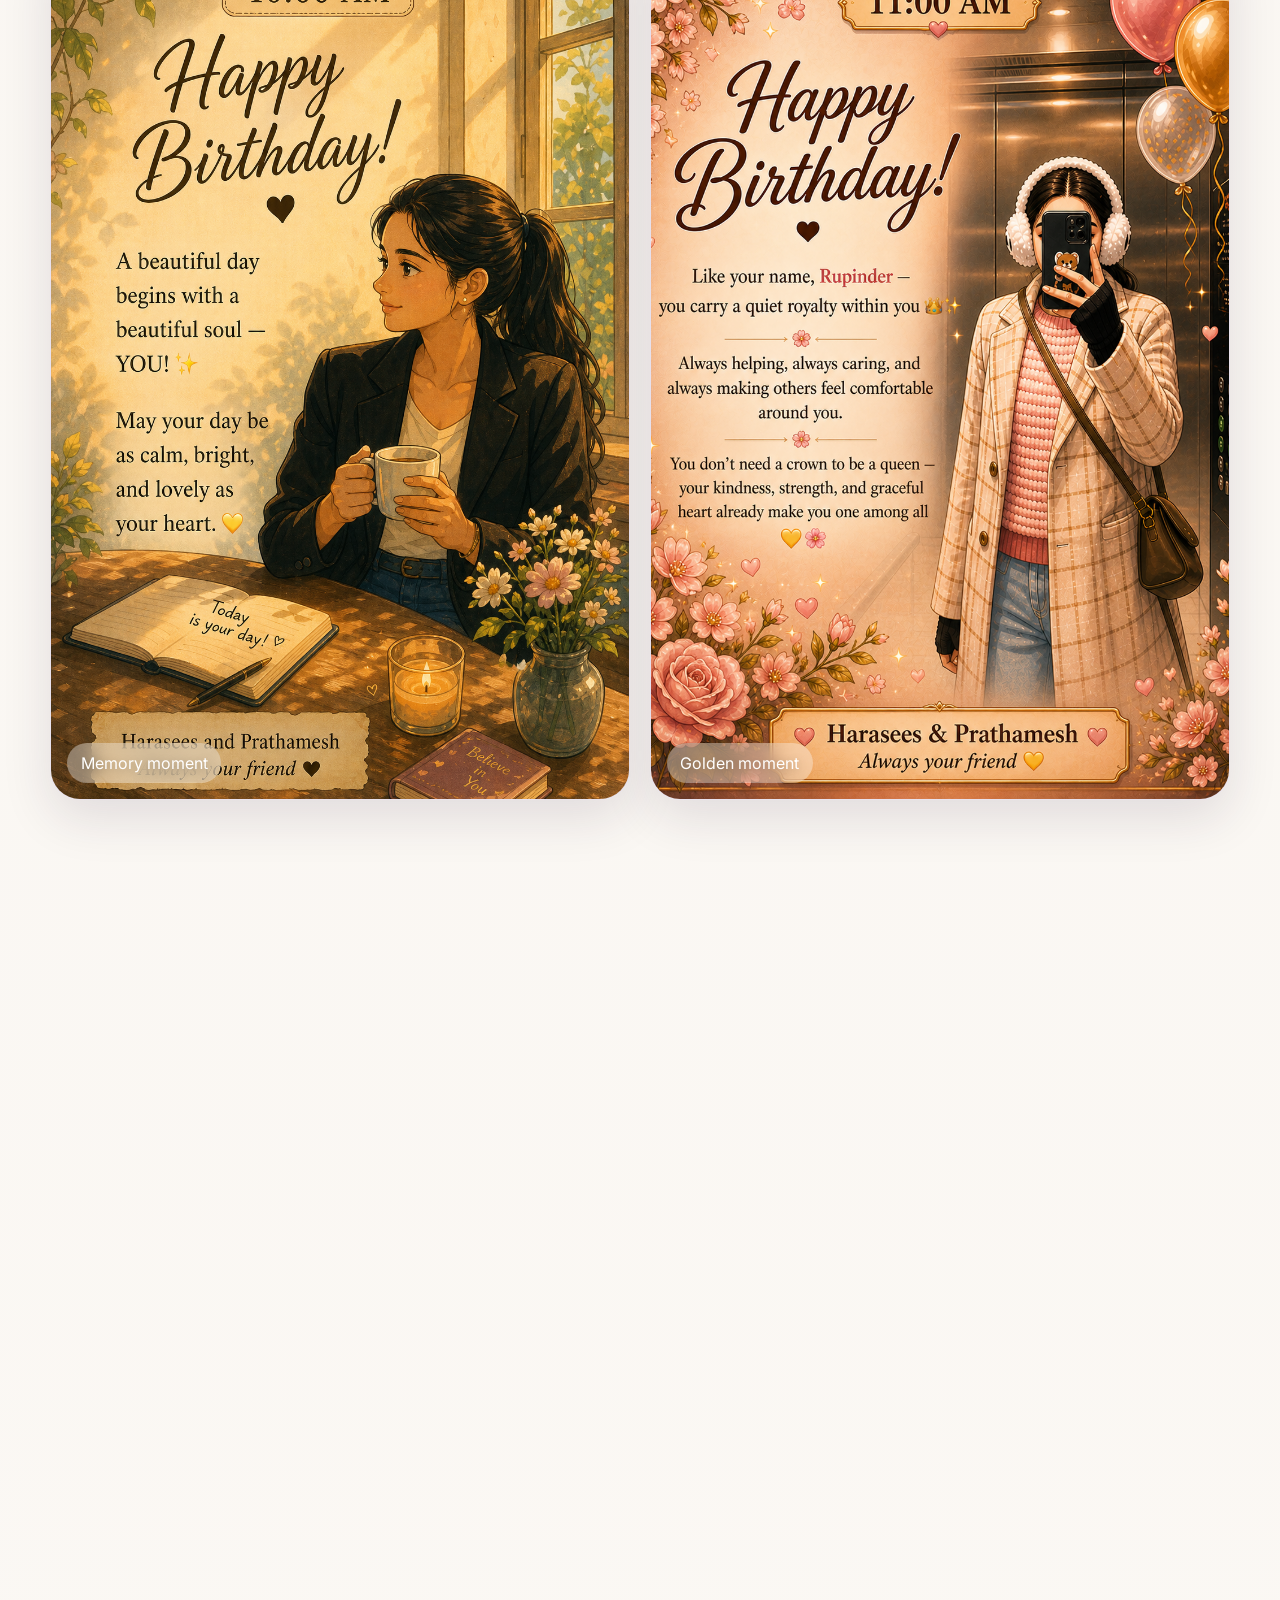
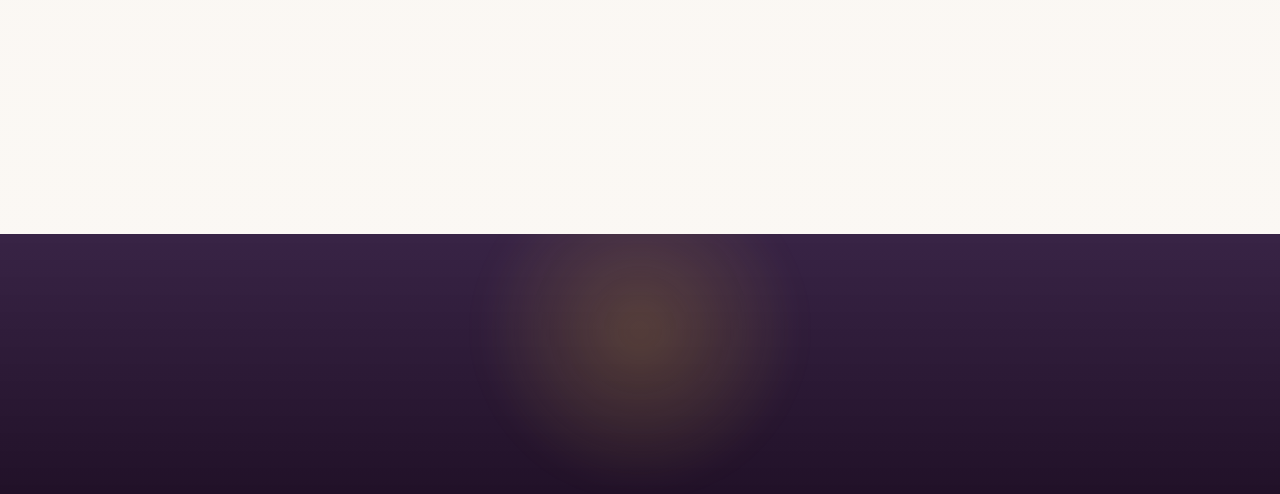
==== commit fc9ca355: "www" ====
--- a/index.html
+++ b/index.html
@@ -17,9 +17,9 @@
   <div class="floating-particles" aria-hidden="true"></div>
   
   <!-- Happy Birthday Song Audio -->
-  <audio id="birthdayAudio" preload="auto">
-    <source src="https://incompetech.com/music/royalty-free/mp3/Happy%20Birthday.mp3" type="audio/mpeg">
-    <source src="https://www.freepd.com/music/Happy%20Birthday%20Remix.mp3" type="audio/mpeg">
+  <audio id="birthdayAudio" preload="auto" crossorigin="anonymous">
+    <source src="https://www.soundjay.com/birthday/birthday-song-01.mp3" type="audio/mpeg">
+    <source src="https://www.soundjay.com/birthday/birthday-happy-birthday.mp3" type="audio/mpeg">
   </audio>
 
   <header class="topbar">
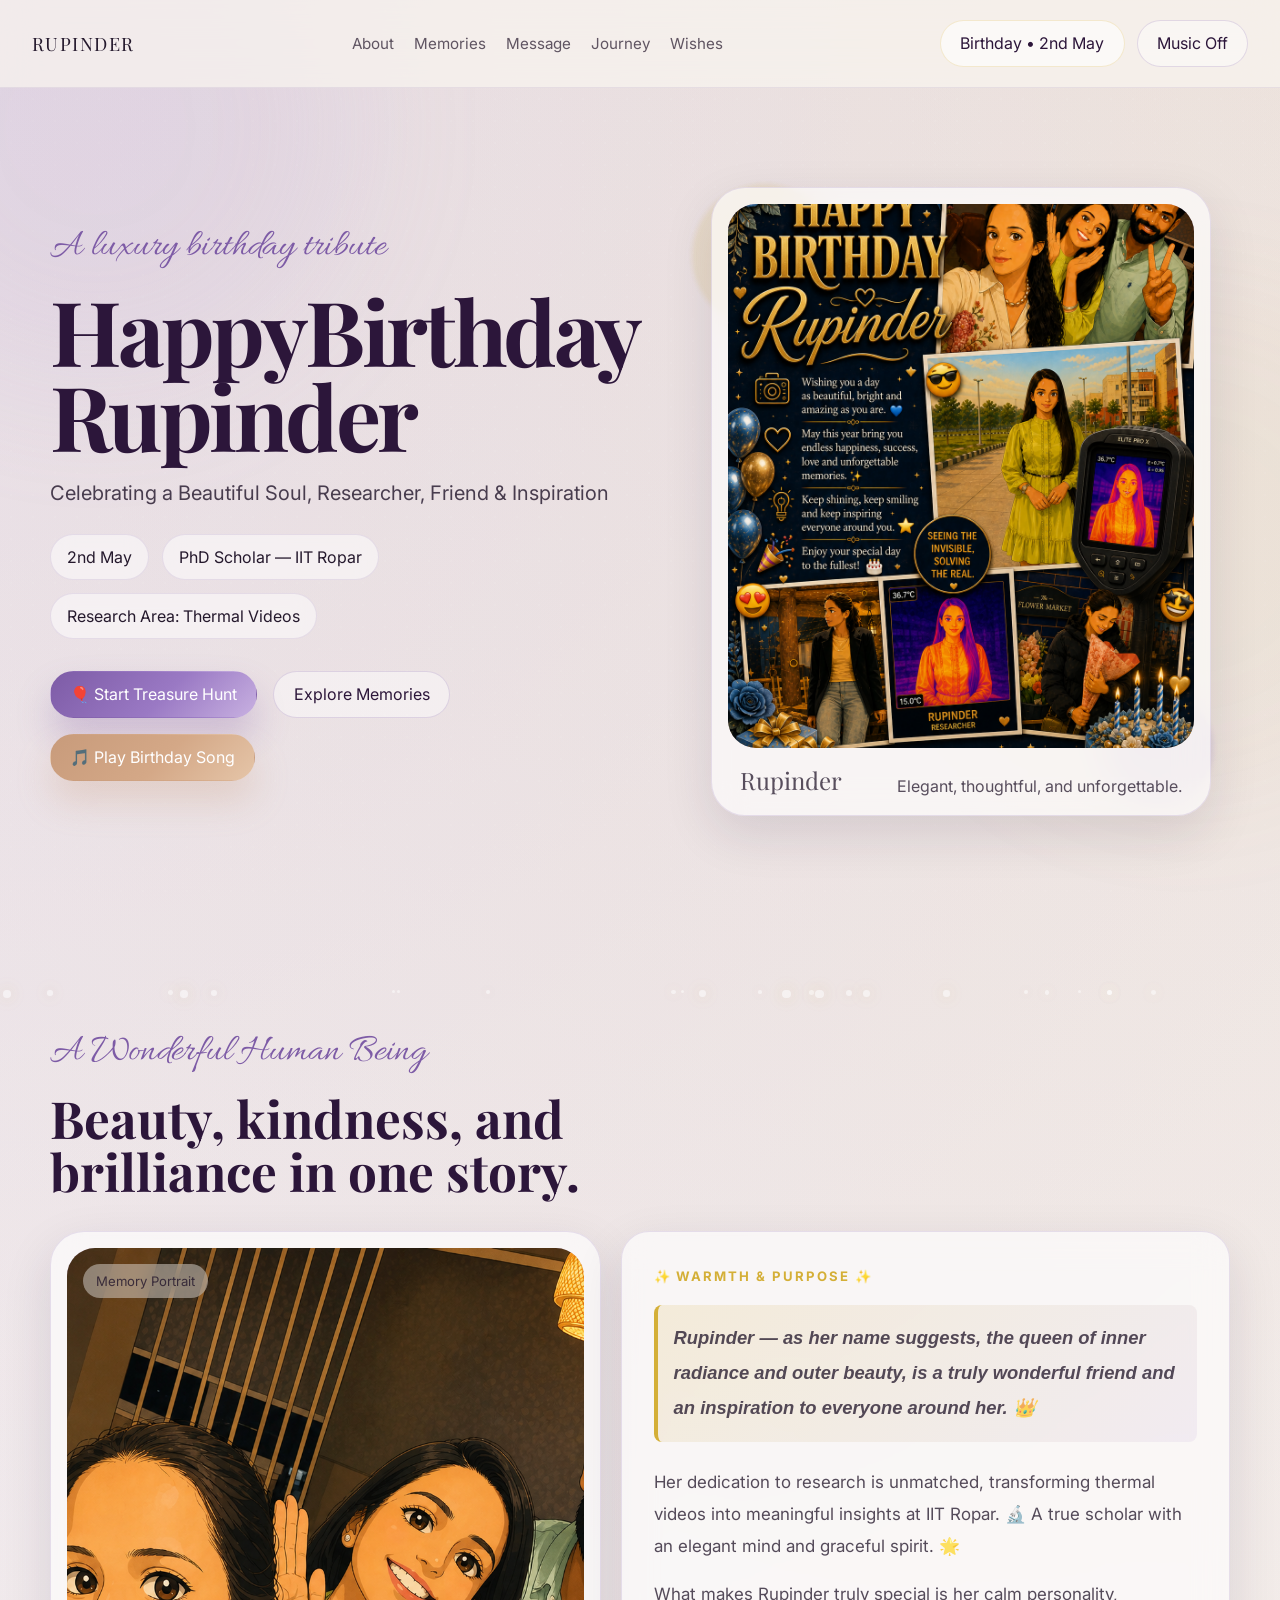
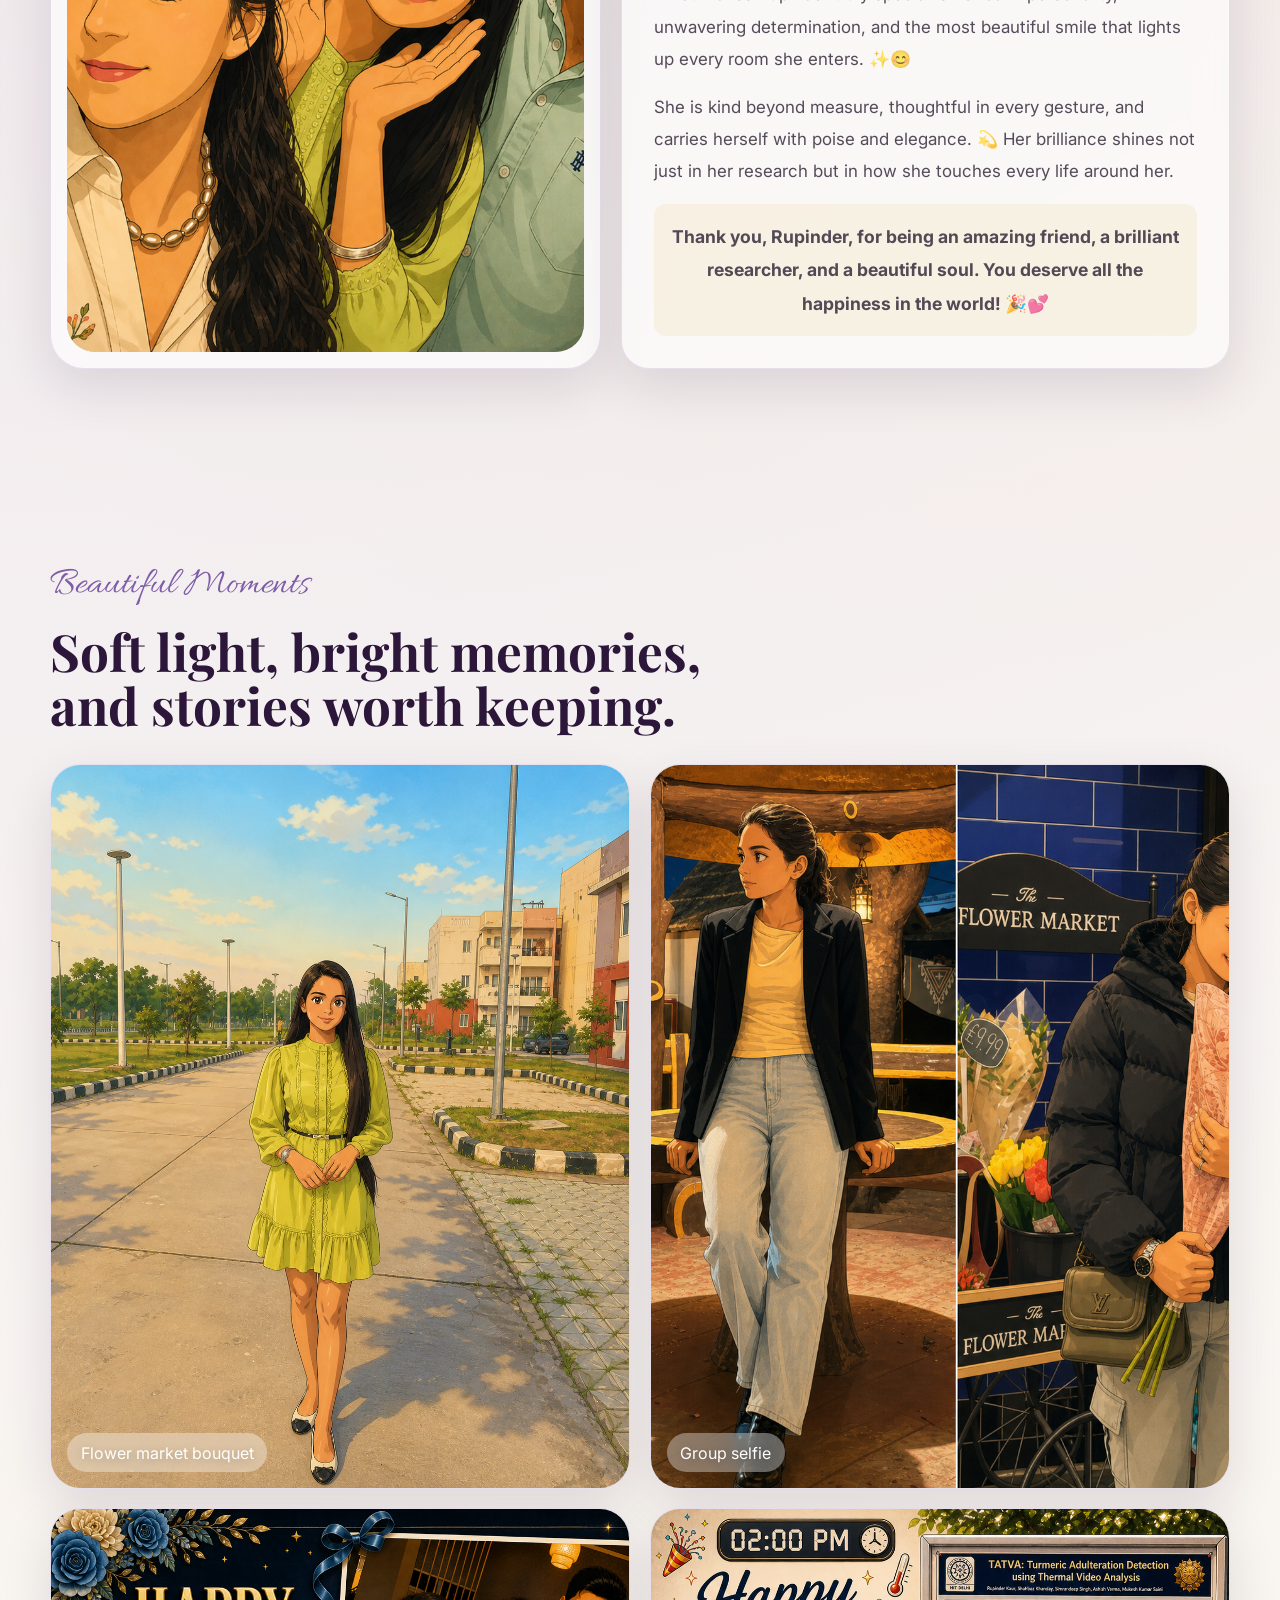
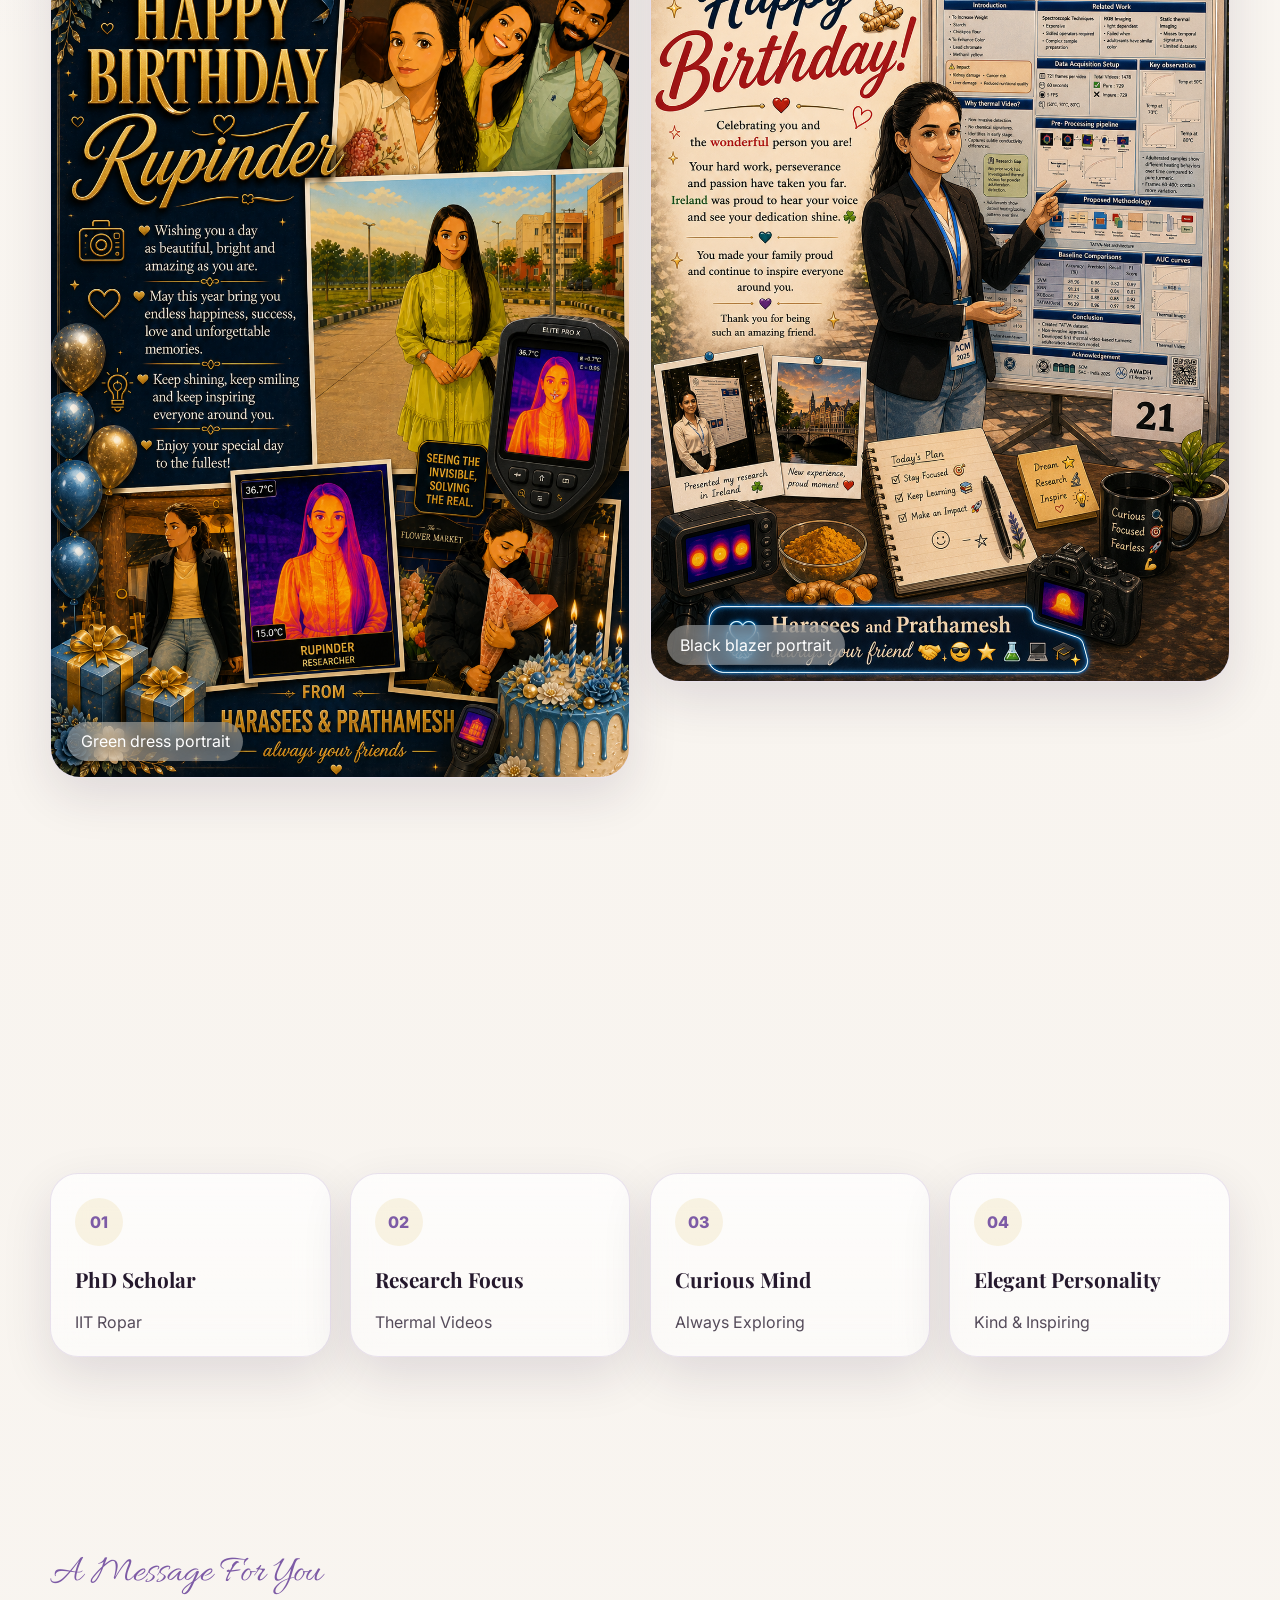
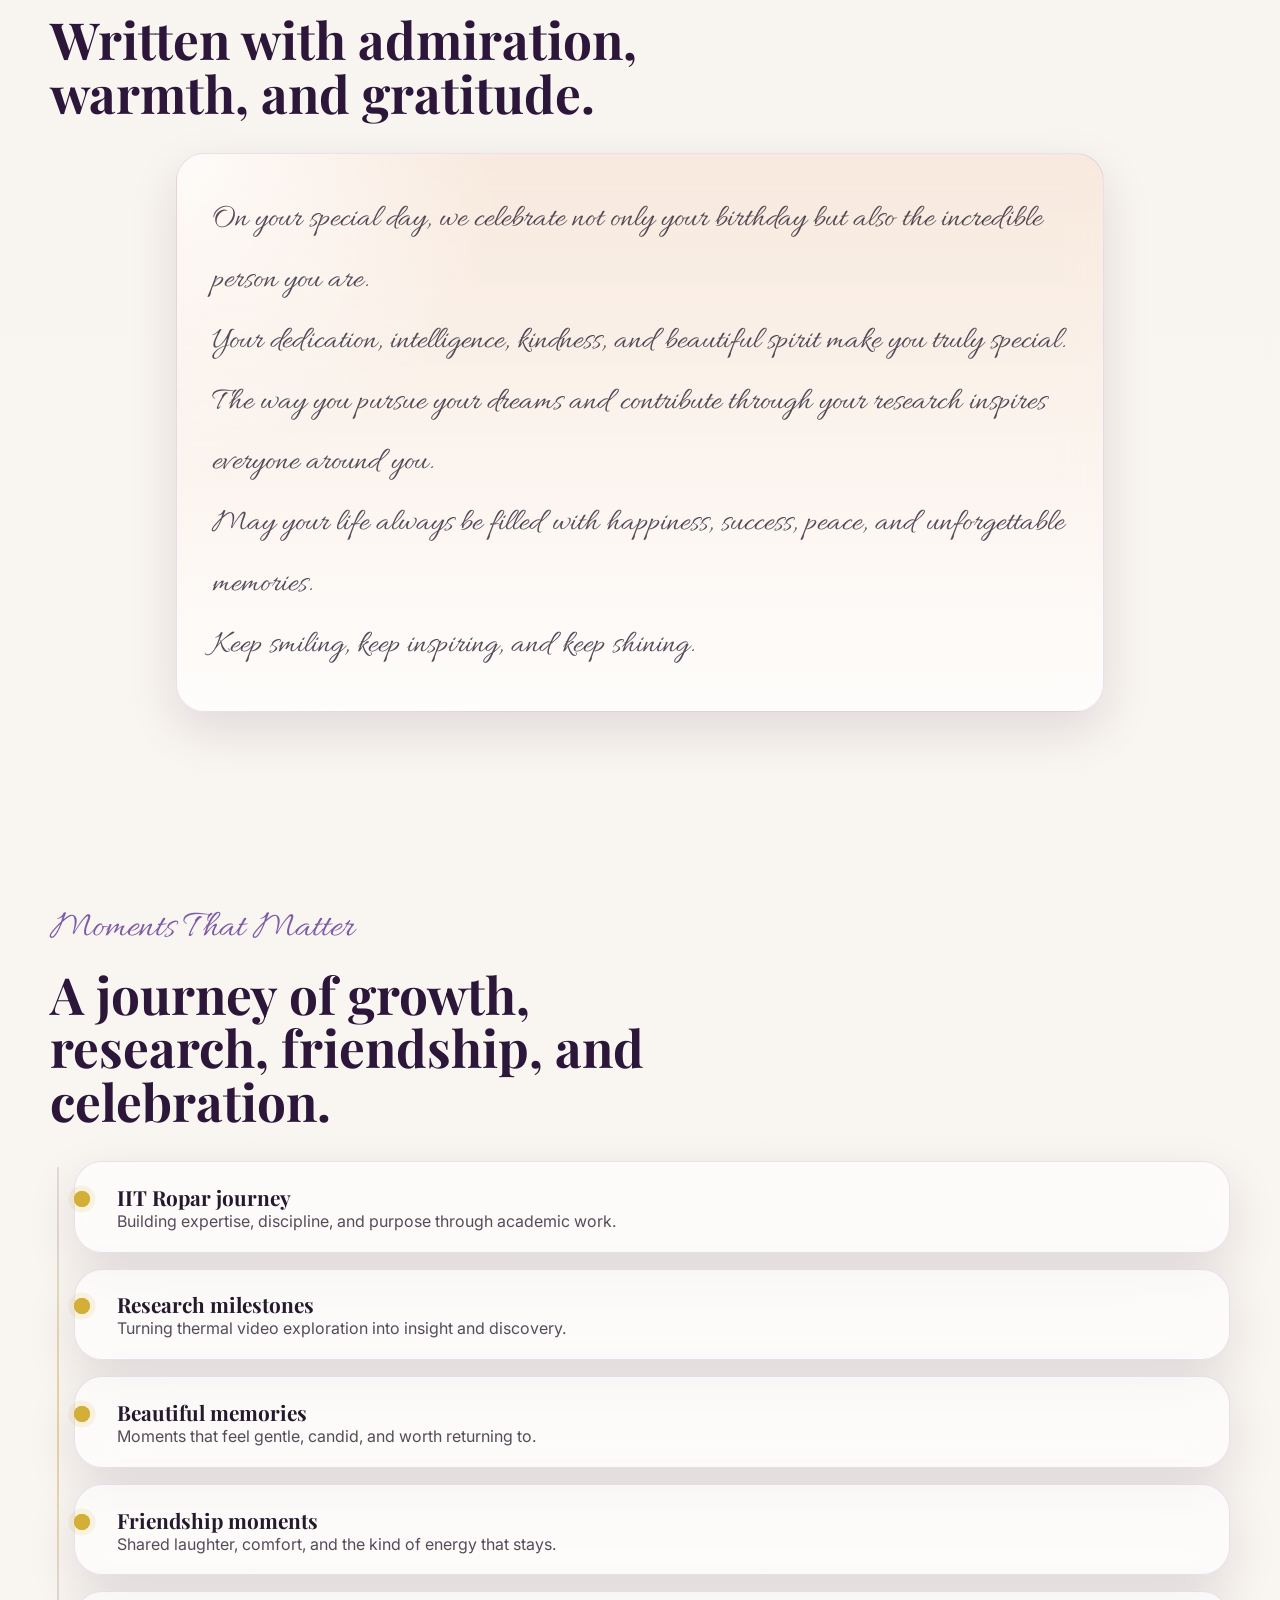
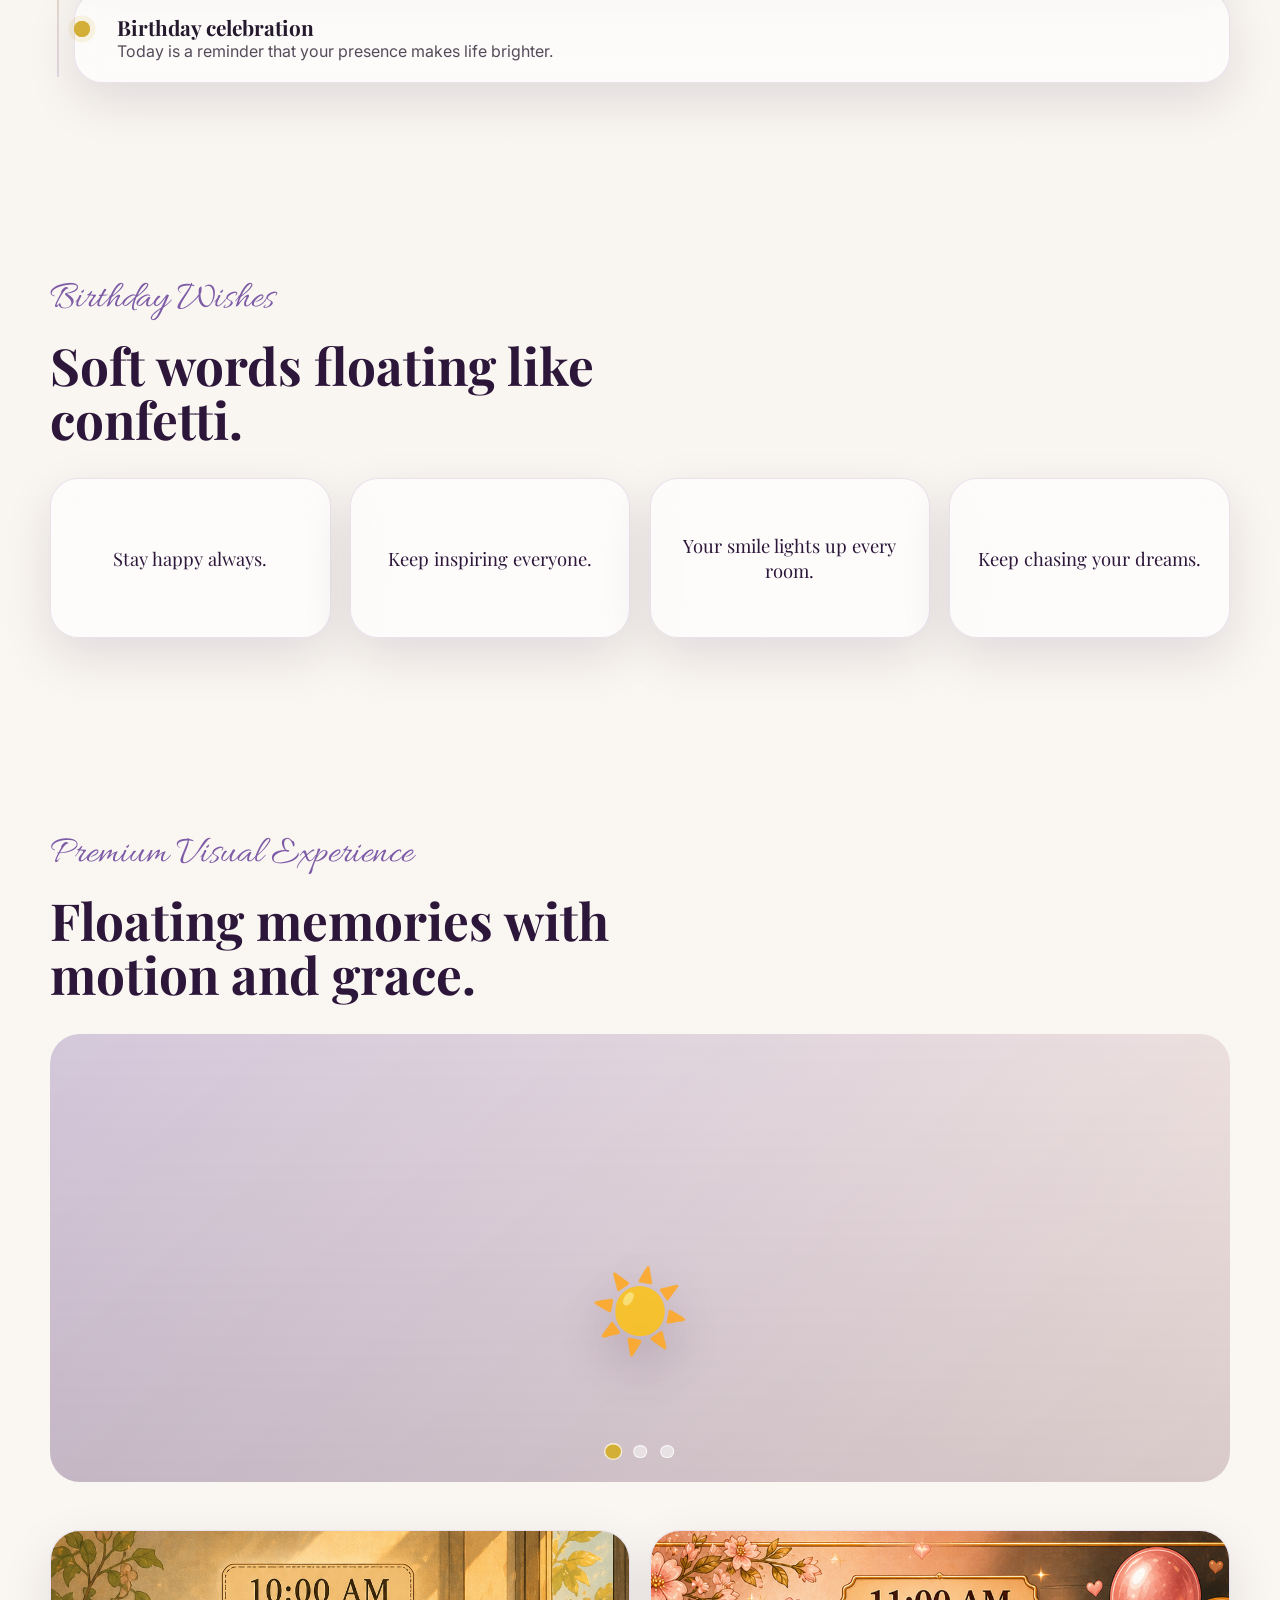
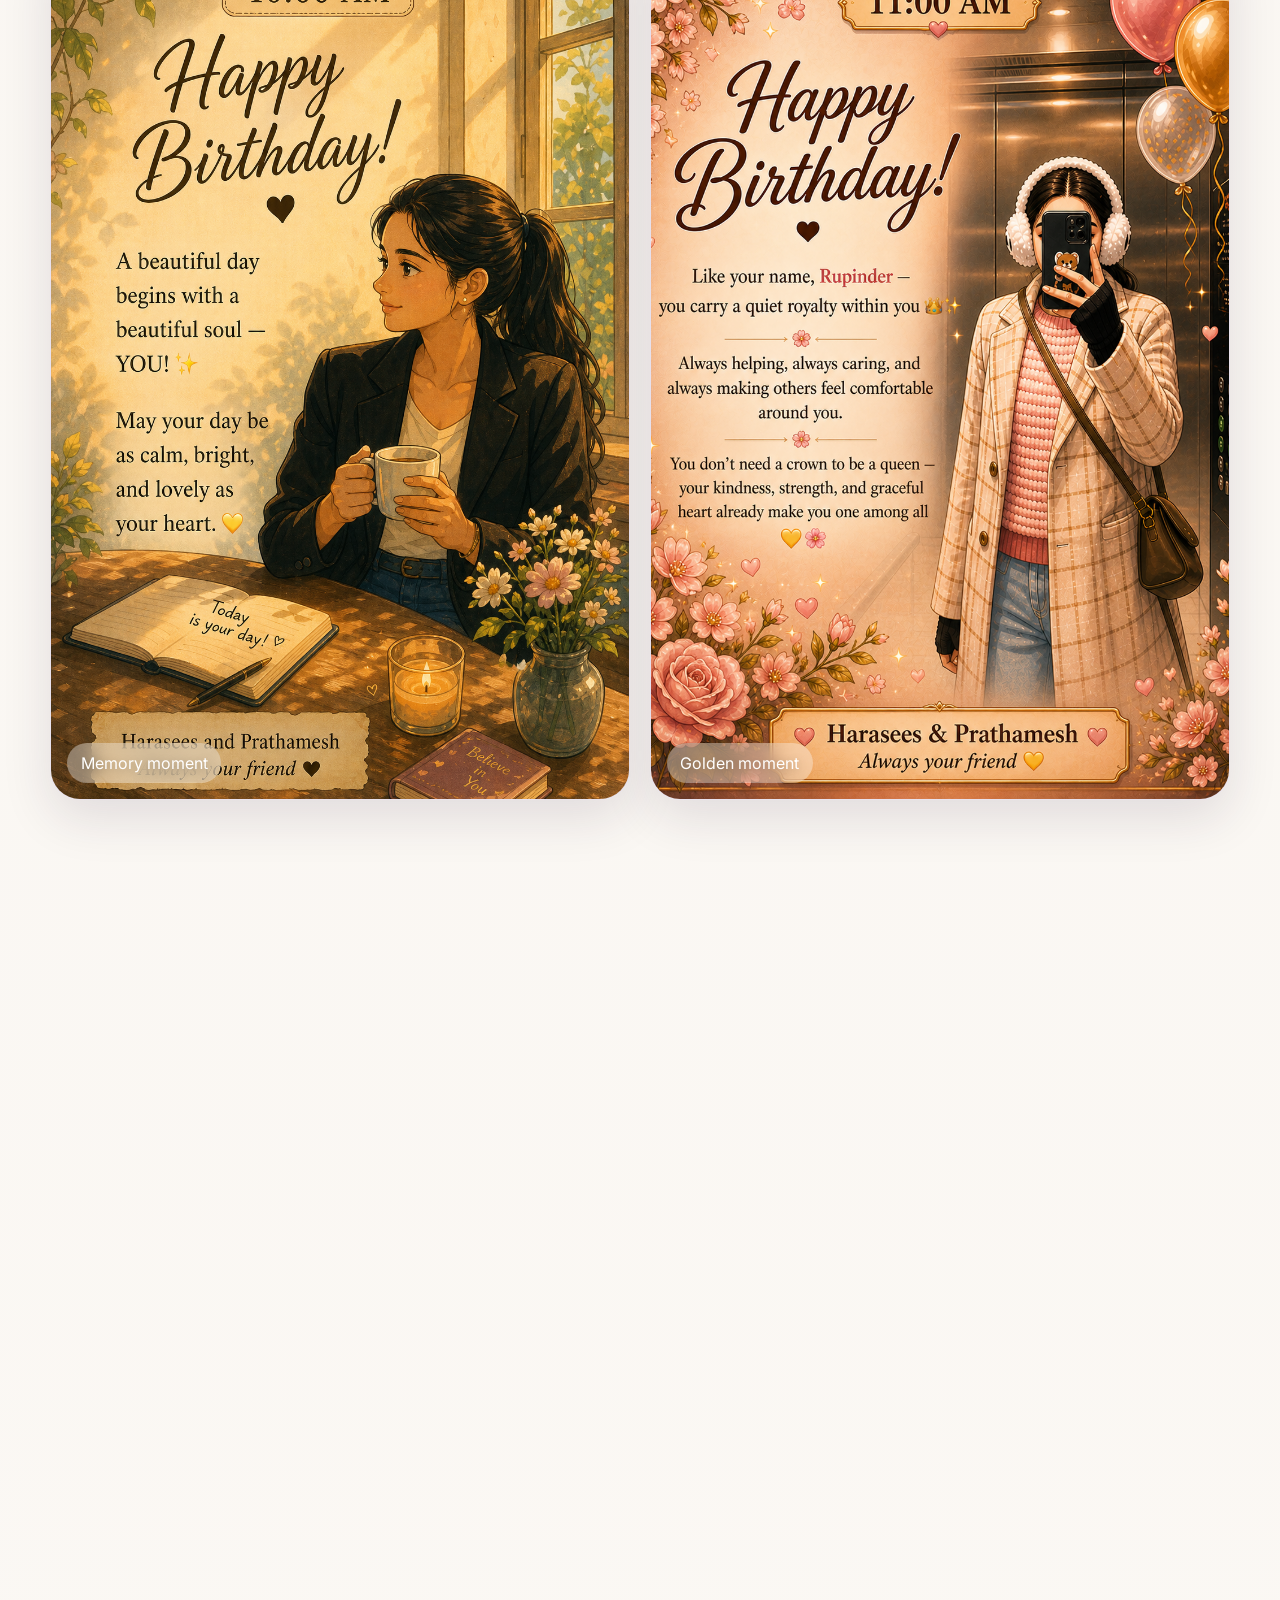
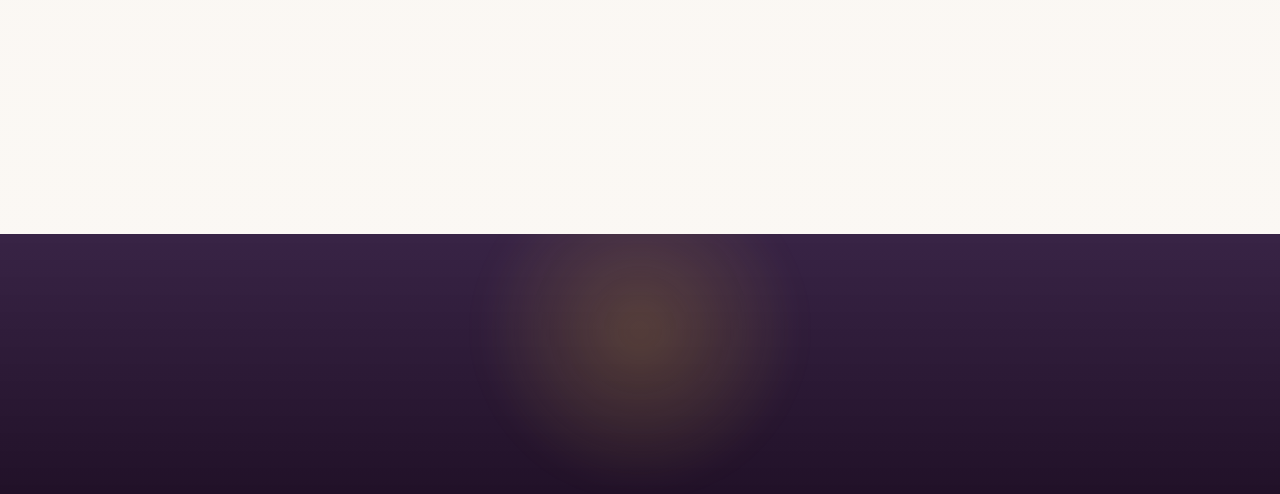
==== commit 60f17555: "ppp" ====
--- a/index.html
+++ b/index.html
@@ -17,10 +17,7 @@
   <div class="floating-particles" aria-hidden="true"></div>
   
   <!-- Happy Birthday Song Audio -->
-  <audio id="birthdayAudio" preload="auto" crossorigin="anonymous">
-    <source src="https://www.soundjay.com/birthday/birthday-song-01.mp3" type="audio/mpeg">
-    <source src="https://www.soundjay.com/birthday/birthday-happy-birthday.mp3" type="audio/mpeg">
-  </audio>
+  <audio id="birthdayAudio" preload="auto"></audio>
 
   <header class="topbar">
     <a class="brand" href="#home">Rupinder</a>
